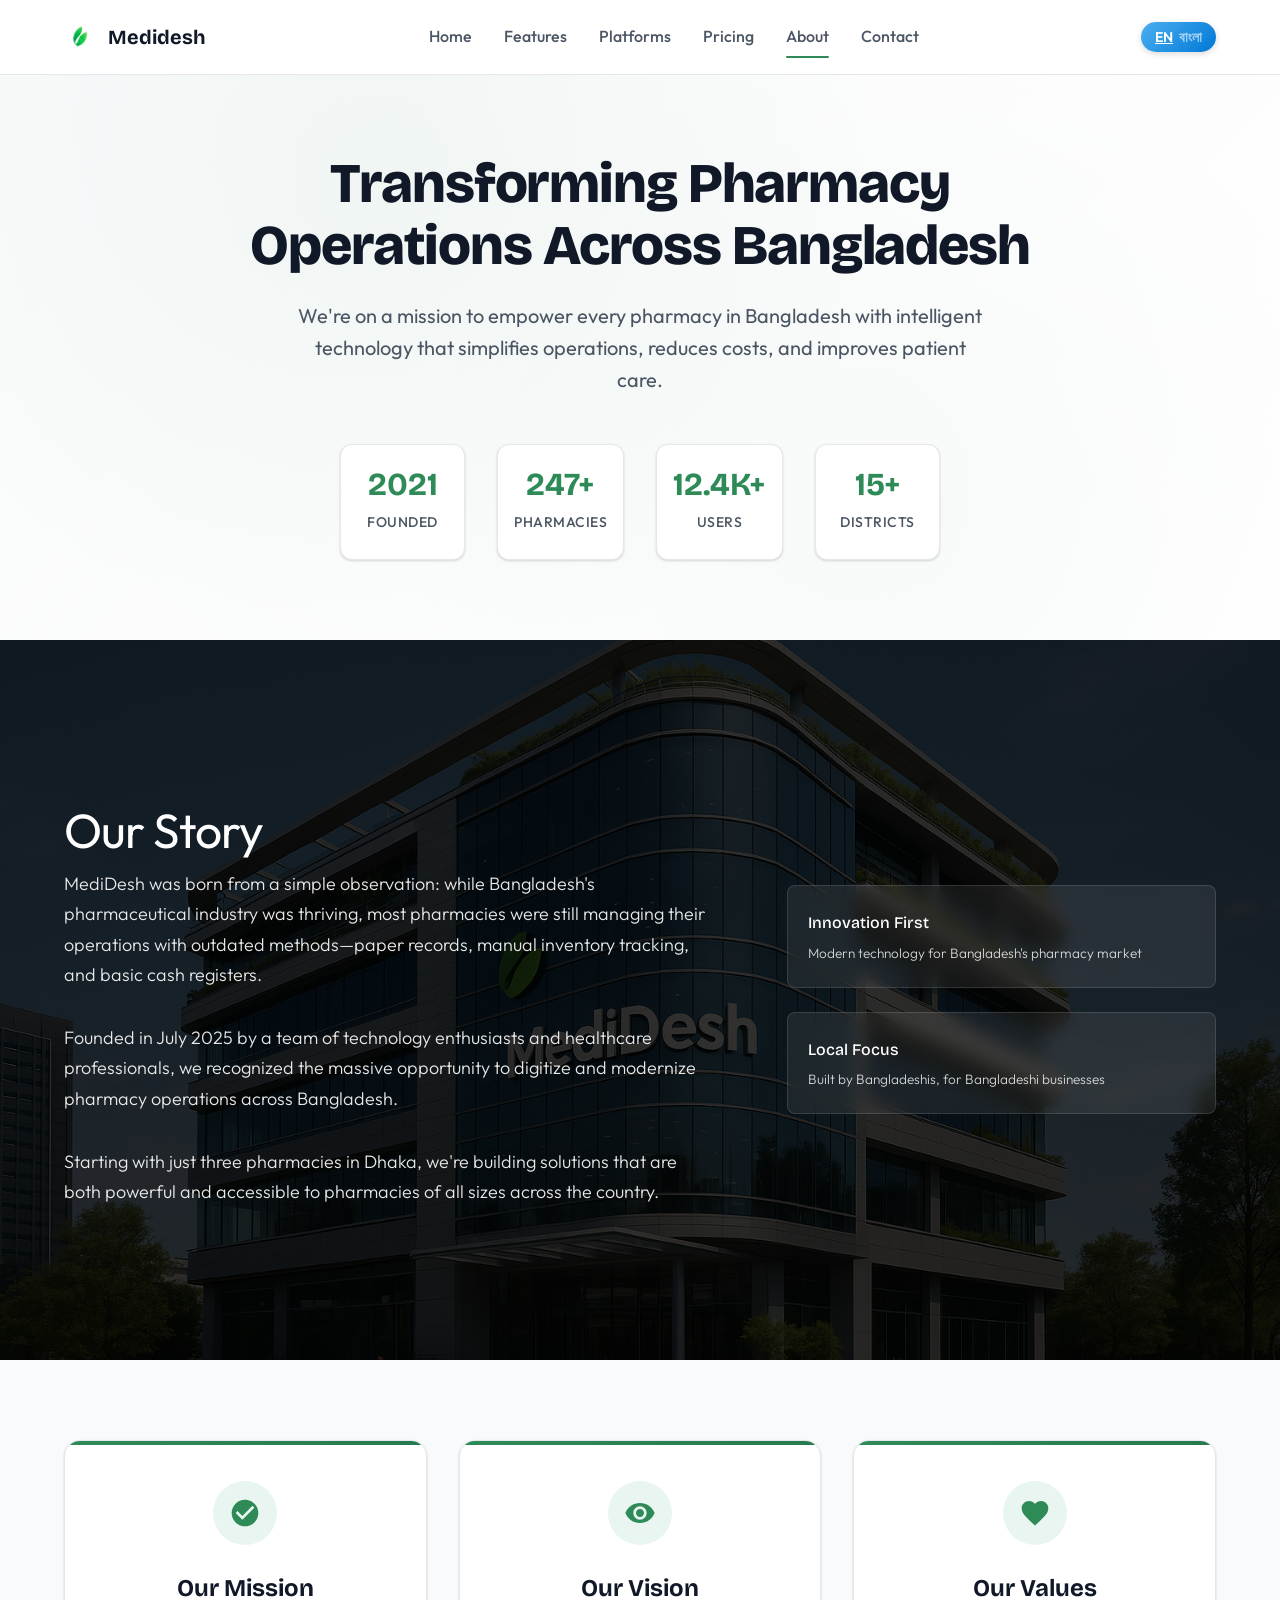
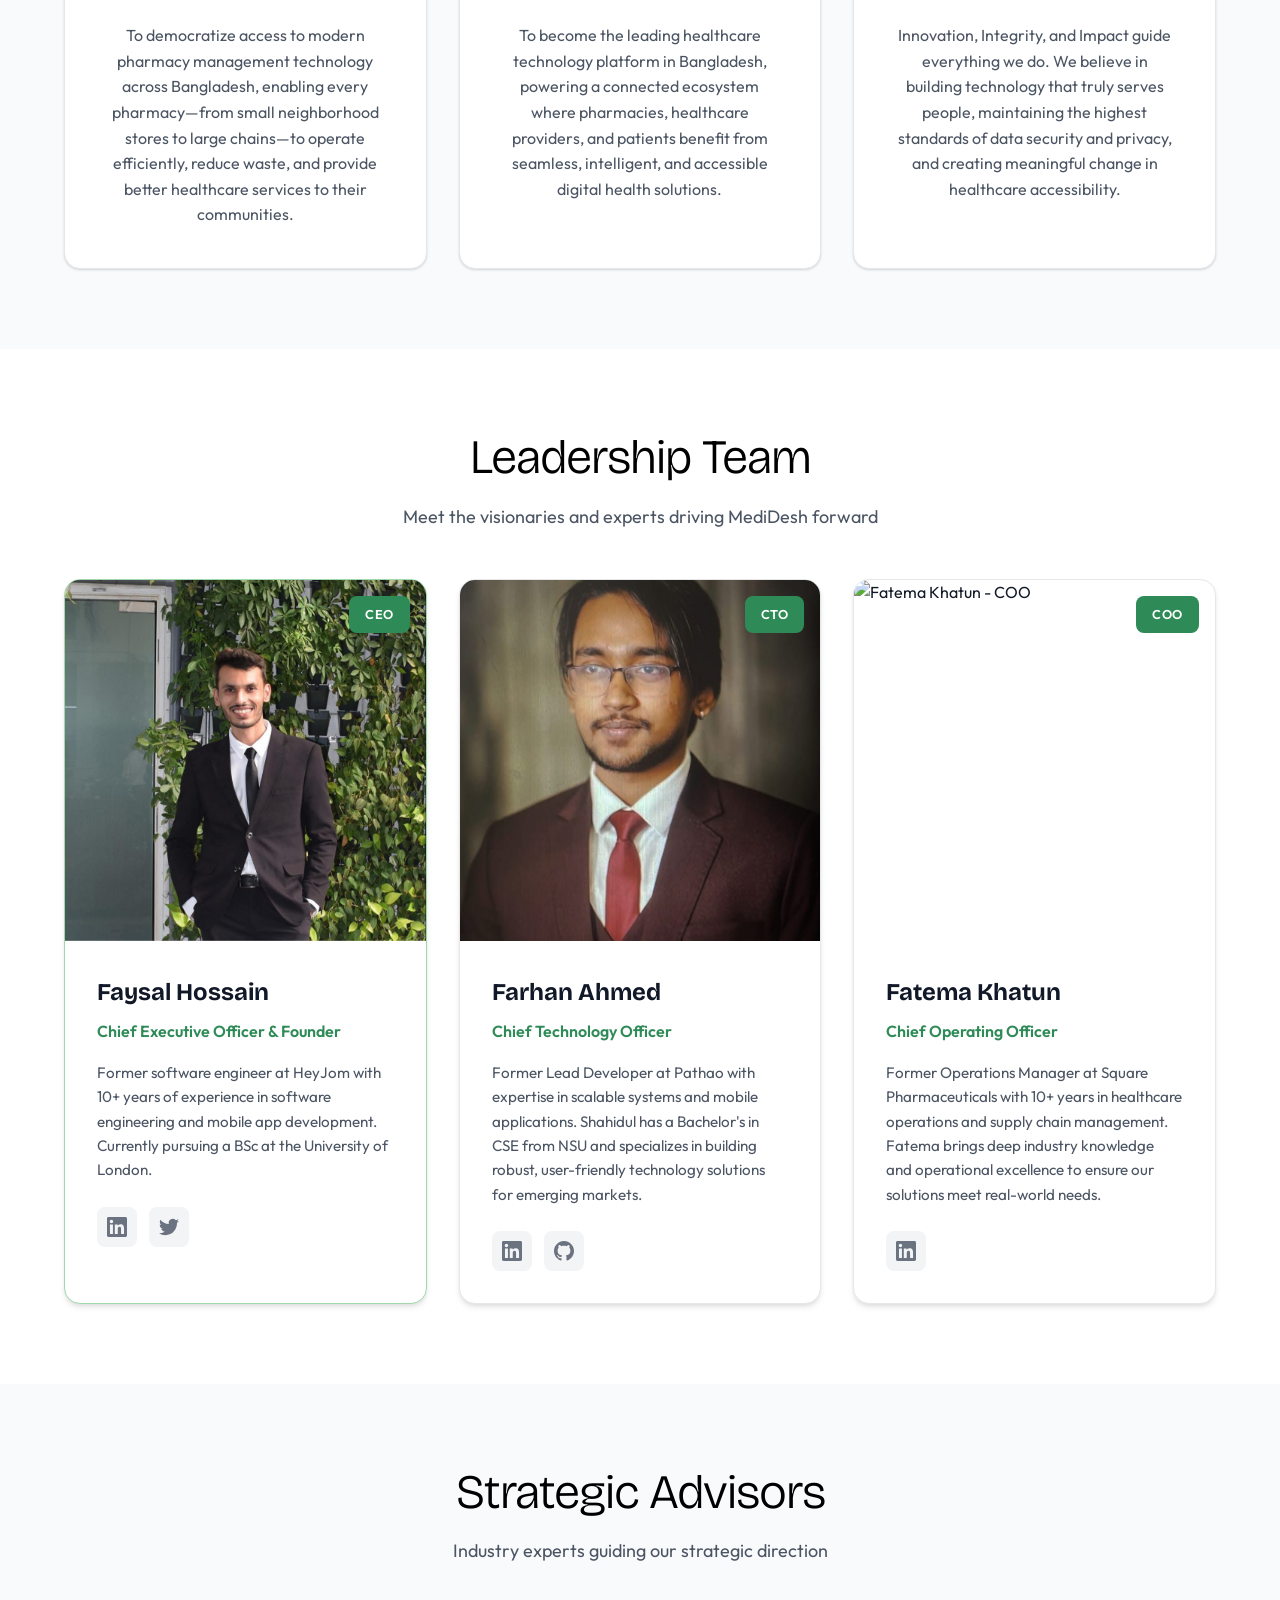
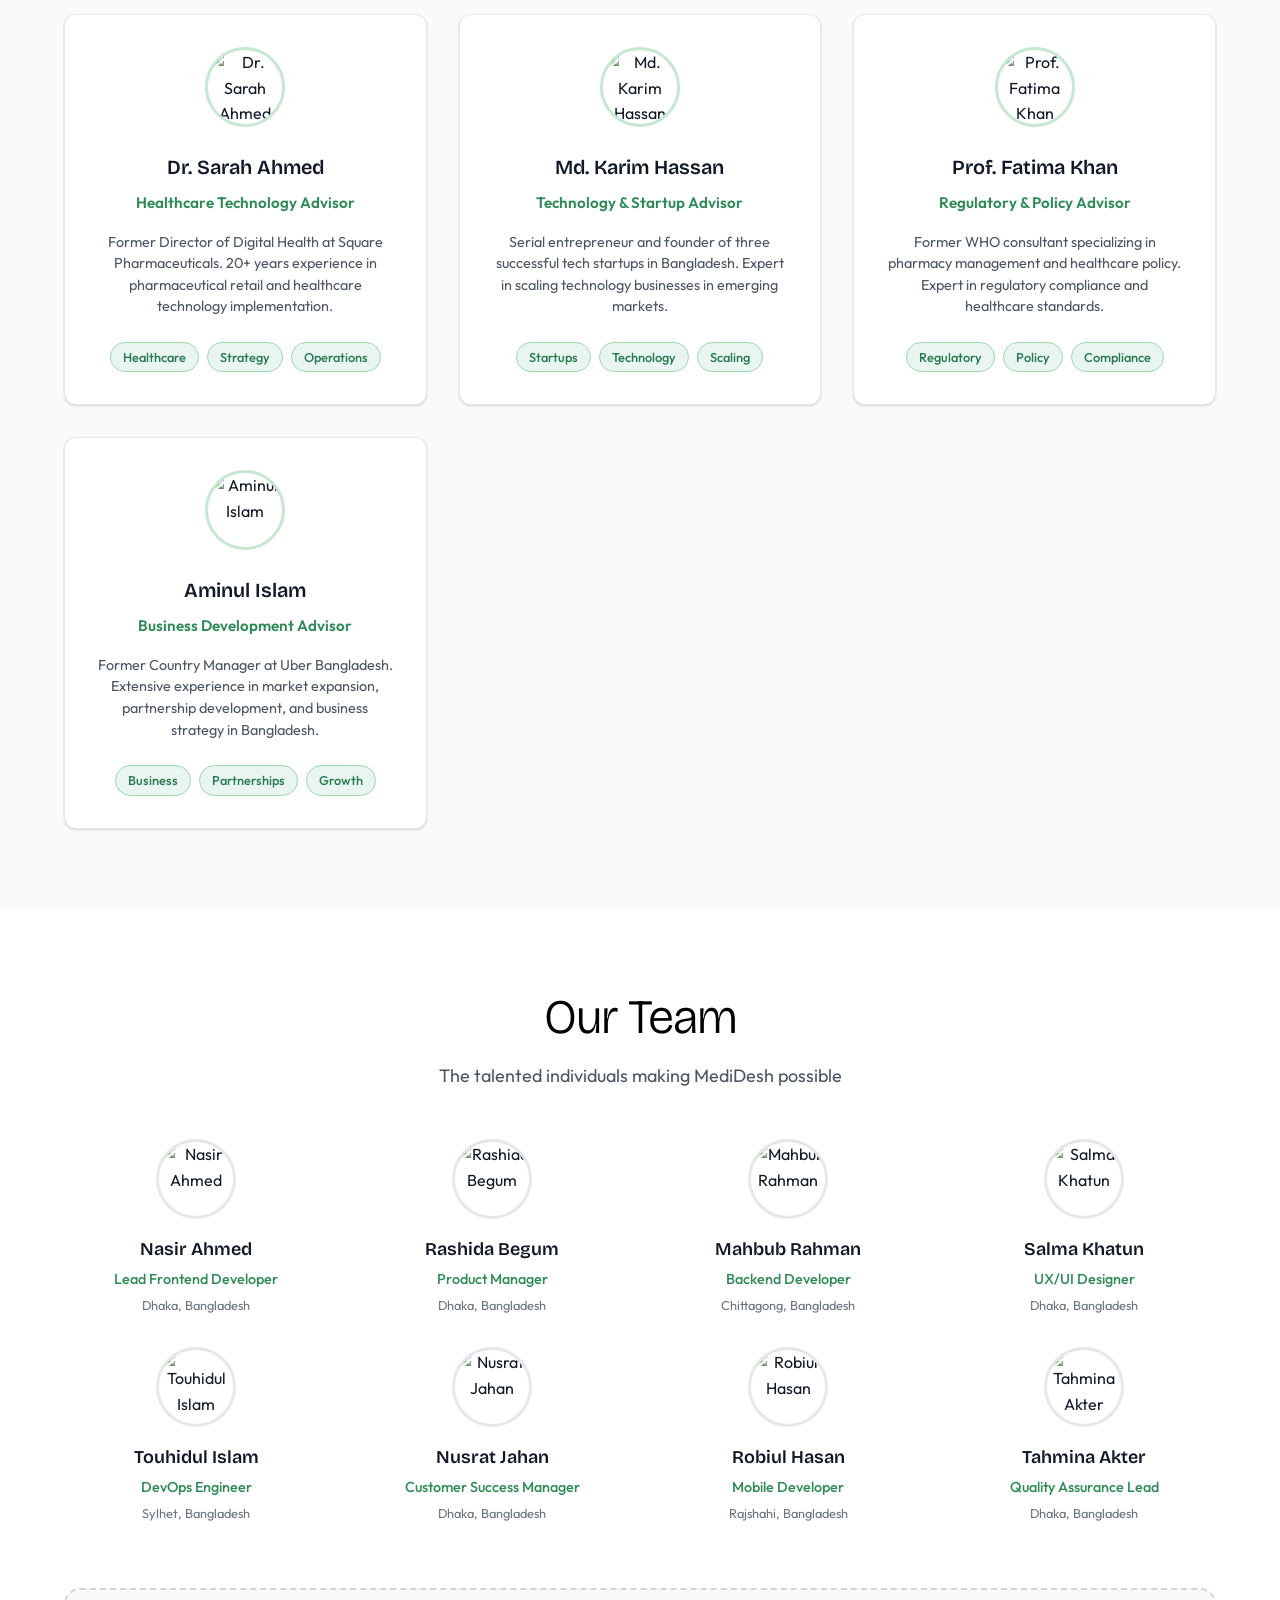
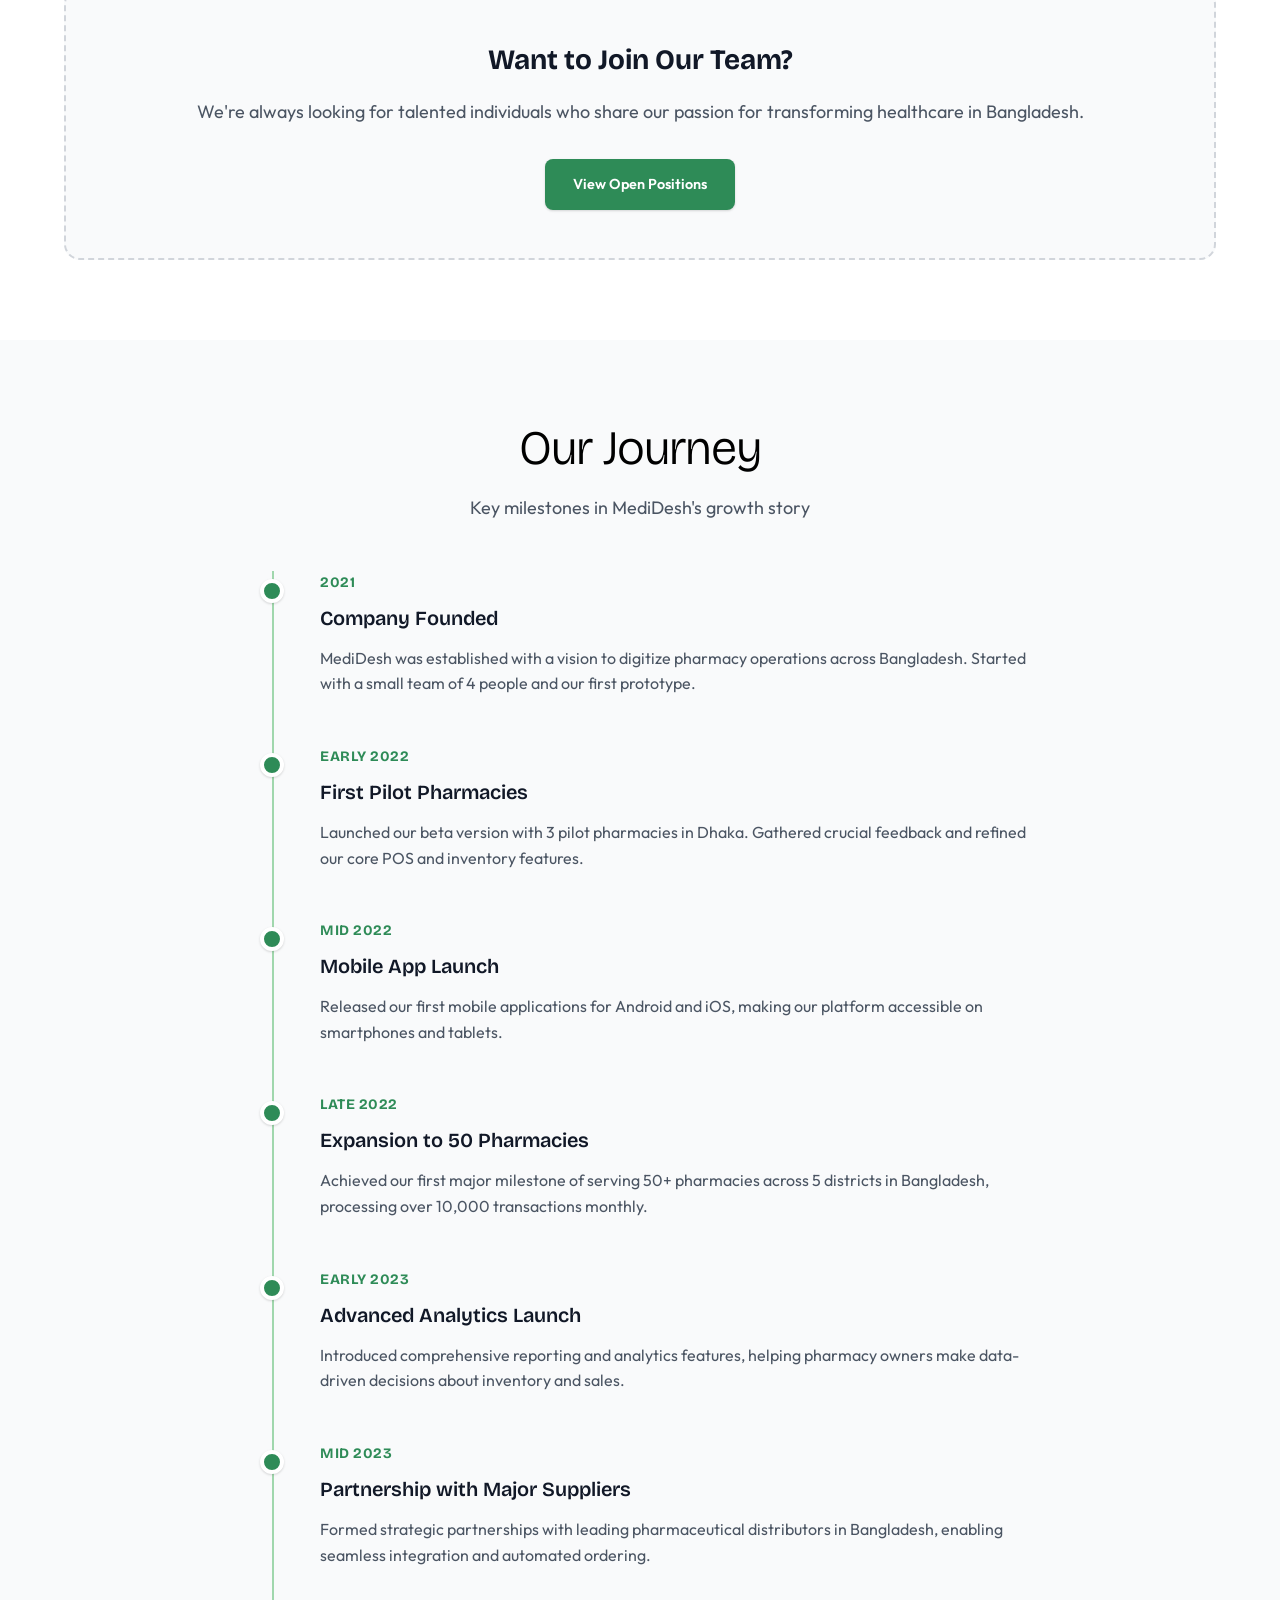
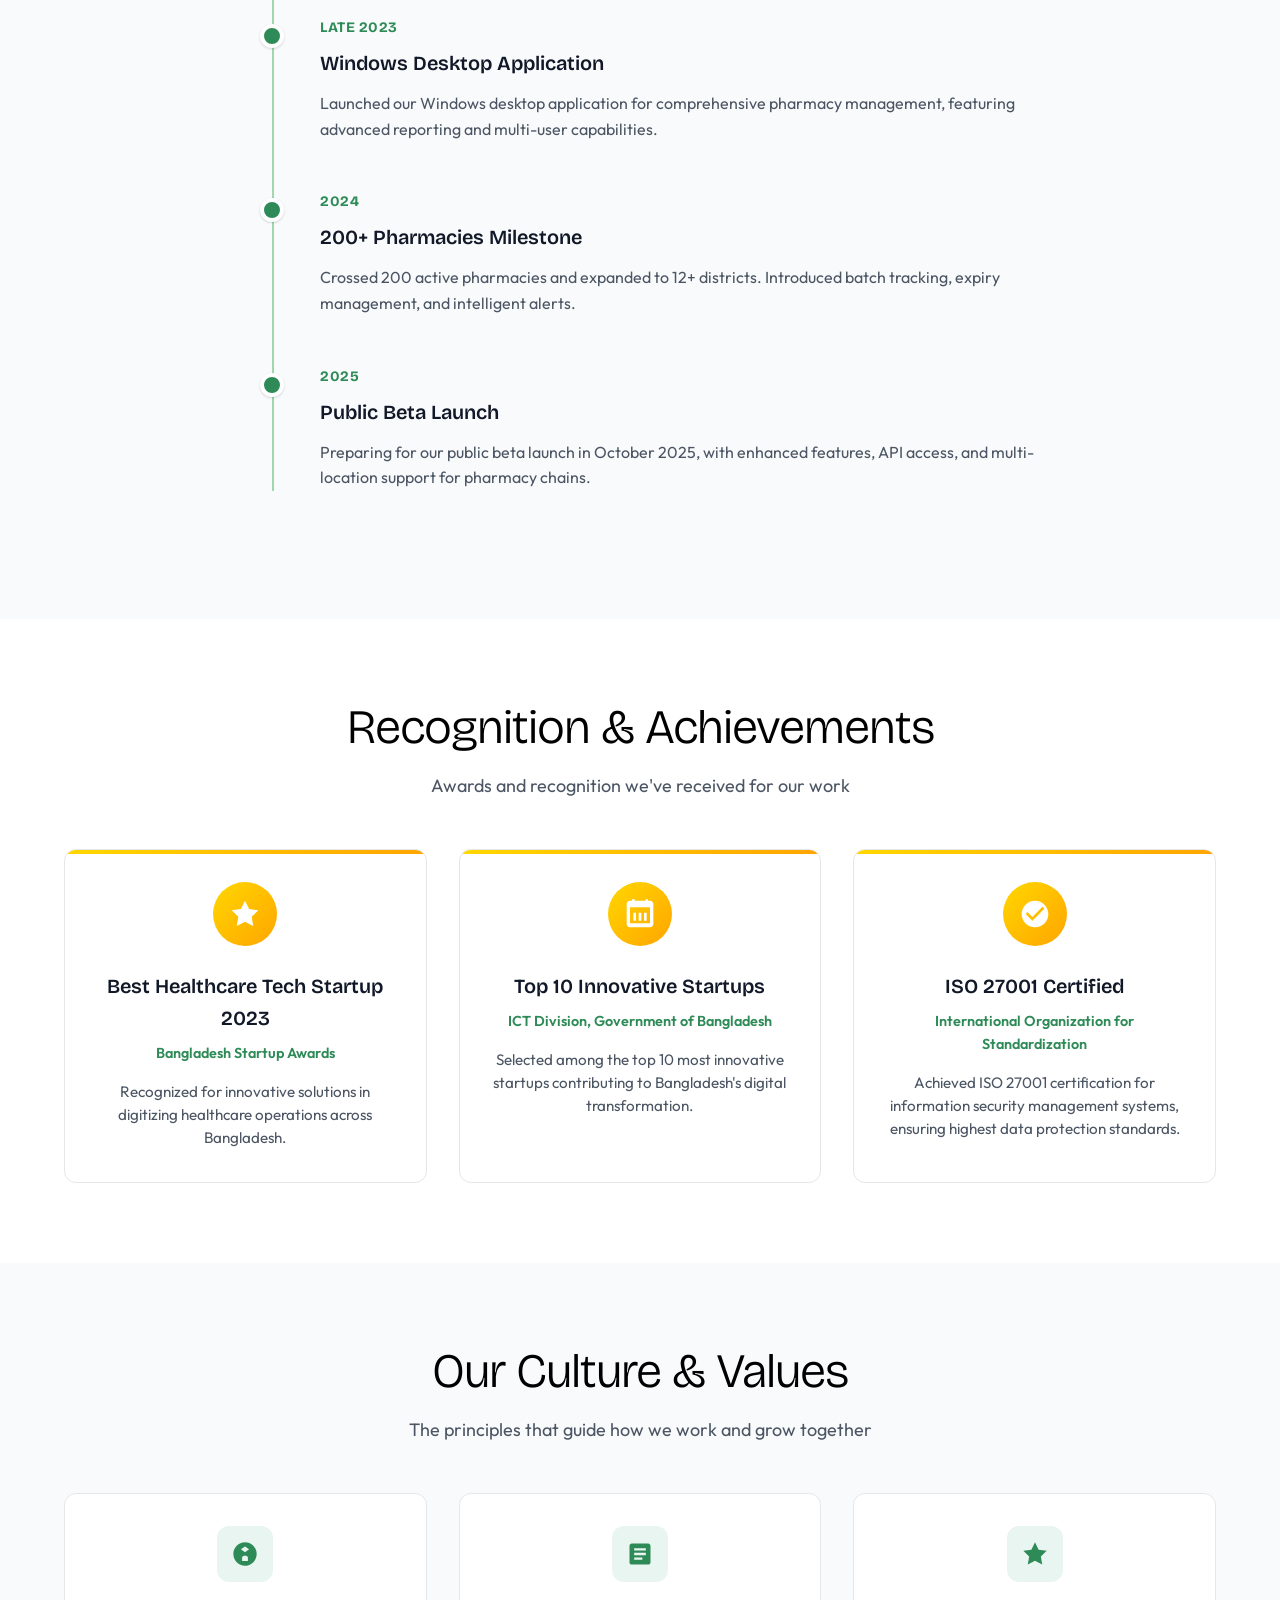
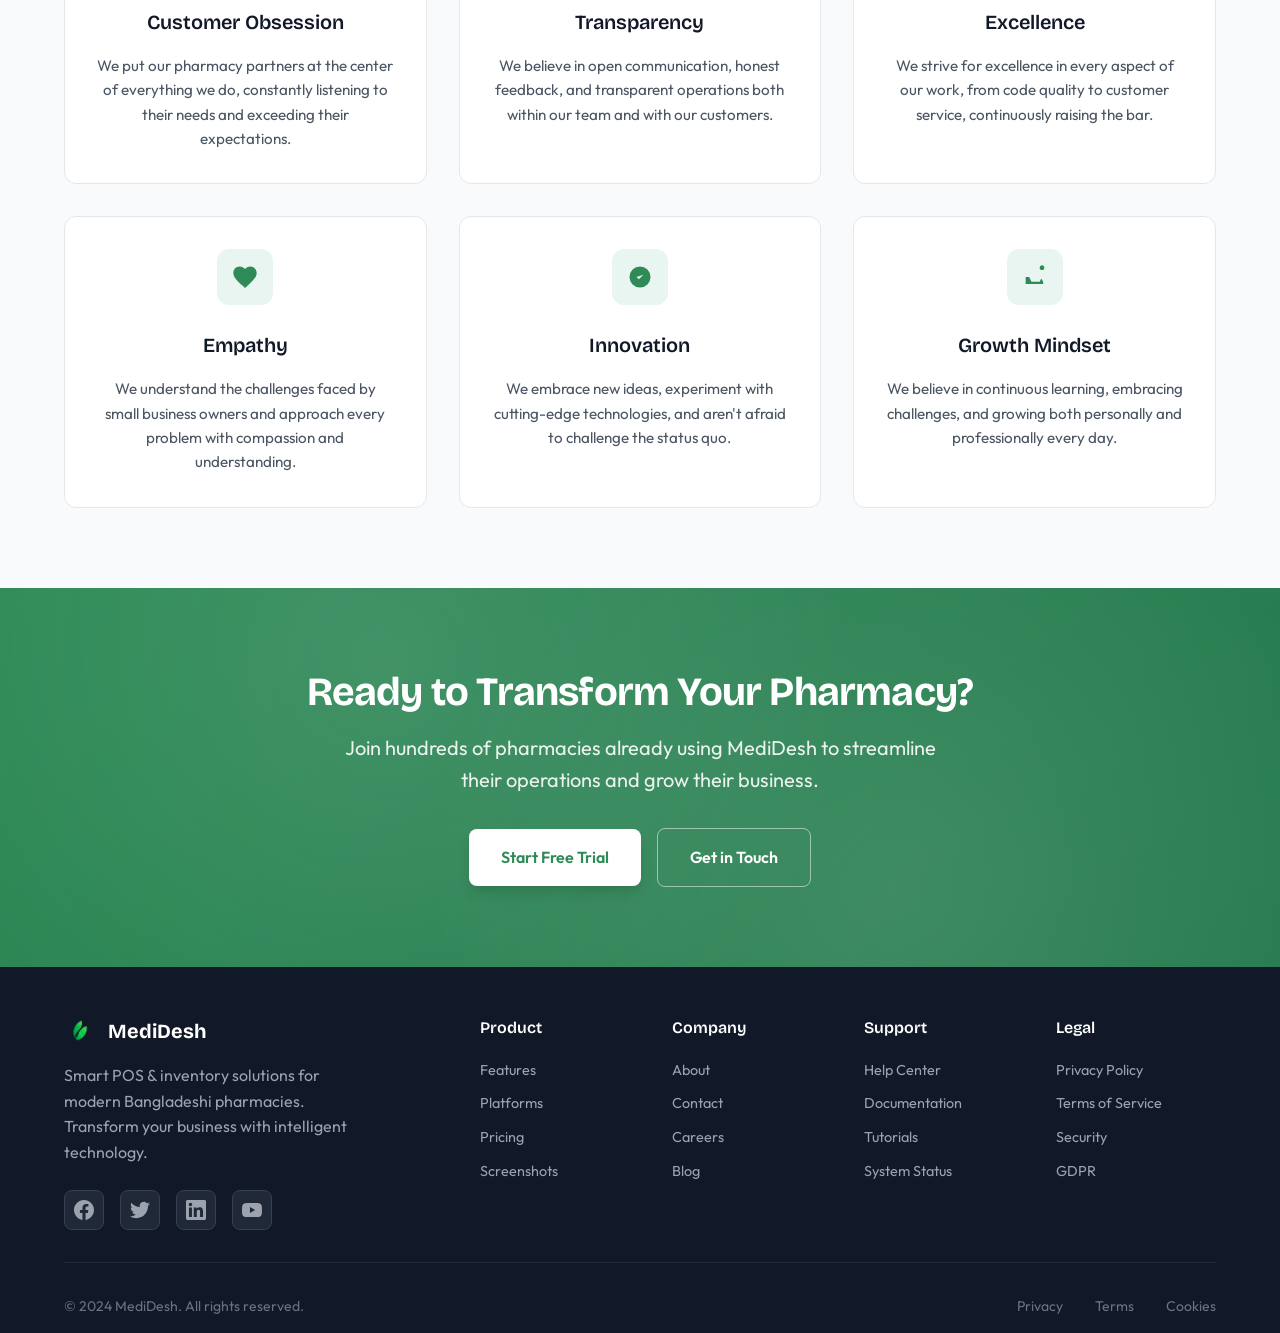
==== pages/about.html @ 8cf9cb1e "first commit" ====
<!DOCTYPE html>
<html lang="en">

<head>
    <meta charset="UTF-8">
    <meta name="viewport" content="width=device-width, initial-scale=1.0">
    <title>About MediDesh - Smart Pharmacy Solutions for Bangladesh</title>
    <meta name="description"
        content="Learn about MediDesh's mission to transform pharmacy operations in Bangladesh through intelligent technology, our team, history, and vision for the future.">
    <link rel="icon" href="../assets/favicon.png">
    <link
        href="https://fonts.googleapis.com/css2?family=Bricolage+Grotesque:opsz,wght@12..96,400;12..96,500;12..96,600;12..96,700;12..96,800&family=Inter:wght@300;400;500;600;700;800&display=swap"
        rel="stylesheet">

    <link rel="preconnect" href="https://fonts.googleapis.com">
    <link rel="preconnect" href="https://fonts.gstatic.com" crossorigin>
    <link href="https://fonts.googleapis.com/css2?family=Outfit:wght@100..900&display=swap" rel="stylesheet">

    <link rel="stylesheet" href="../css/site.css">
    <link rel="stylesheet" href="../css/about.css">
</head>

<body>
    <header class="header">
        <div class="container">
            <div class="header-inner">
                <a class="brand" href="../index.html">
                    <img src="../assets/logo1.png" alt="MediDesh logo" class="logo">
                    <span class="brand-name">Medidesh</span>
                </a>

                <nav class="nav" id="navigation">
                    <a href="../index.html" class="nav-link">Home</a>
                    <a href="../index.html#features" class="nav-link">Features</a>
                    <a href="../index.html#platforms" class="nav-link">Platforms</a>
                    <a href="../index.html#pricing" class="nav-link">Pricing</a>
                    <a href="about.html" class="nav-link active">About</a>
                    <a href="contact.html" class="nav-link">Contact</a>
                </nav>

                <div class="header-actions">

                    <button class="lang-toggle" aria-label="Toggle language" title="Switch Language">
                        <span class="lang-option active">EN</span>
                        <span class="lang-option">বাংলা</span>
                    </button>

                    <button class="menu-toggle" aria-label="Toggle menu" id="menuToggle">
                        <span></span>
                        <span></span>
                        <span></span>
                    </button>
                </div>
            </div>
        </div>
    </header>

    <main class="about-main">
        <section class="about-hero">
            <div class="container">
                <div class="about-hero-content">
                    <h1 class="about-hero-title">Transforming Pharmacy Operations Across Bangladesh</h1>
                    <p class="about-hero-subtitle">We're on a mission to empower every pharmacy in Bangladesh with
                        intelligent technology that simplifies operations, reduces costs, and improves patient care.</p>
                    <div class="about-hero-stats">
                        <div class="hero-stat">
                            <span class="hero-stat-number">2021</span>
                            <span class="hero-stat-label">Founded</span>
                        </div>
                        <div class="hero-stat">
                            <span class="hero-stat-number">247+</span>
                            <span class="hero-stat-label">Pharmacies</span>
                        </div>
                        <div class="hero-stat">
                            <span class="hero-stat-number">12.4K+</span>
                            <span class="hero-stat-label">Users</span>
                        </div>
                        <div class="hero-stat">
                            <span class="hero-stat-number">15+</span>
                            <span class="hero-stat-label">Districts</span>
                        </div>
                    </div>
                </div>
            </div>
        </section>

        <section class="company-story">
            <div class="container">
                <div class="story-grid">
                    <div class="story-content">
                        <h2 class="section-title-our-story">Our Story</h2>
                        <div class="story-text">
                            <p>MediDesh was born from a simple observation: while Bangladesh's pharmaceutical industry
                                was thriving, most pharmacies were still managing their operations with outdated
                                methods—paper records, manual inventory tracking, and basic cash registers.</p>

                            <p>Founded in July 2025 by a team of technology enthusiasts and healthcare professionals, we
                                recognized the massive opportunity to digitize and modernize pharmacy operations across
                                Bangladesh.</p>

                            <p>Starting with just three pharmacies in Dhaka, we're building solutions that are both
                                powerful and accessible to pharmacies of all sizes across the country.</p>
                        </div>
                    </div>

                    <div class="story-visual">

                        <div class="story-highlights">
                            <div class="highlight-item">
                                <div class="highlight-content">
                                    <h4>Innovation First</h4>
                                    <p>Modern technology for Bangladesh's pharmacy market</p>
                                </div>
                            </div>

                            <div class="highlight-item">
                                <div class="highlight-content">
                                    <h4>Local Focus</h4>
                                    <p>Built by Bangladeshis, for Bangladeshi businesses</p>
                                </div>
                            </div>
                        </div>
                    </div>
                </div>
            </div>
        </section>


        <section class="mission-vision">
            <div class="container">
                <div class="mission-vision-grid">
                    <div class="mission-card">
                        <div class="card-icon">
                            <svg viewBox="0 0 24 24" fill="currentColor">
                                <path
                                    d="M12 2C6.48 2 2 6.48 2 12s4.48 10 10 10 10-4.48 10-10S17.52 2 12 2zm-2 15l-5-5 1.41-1.41L10 14.17l7.59-7.59L19 8l-9 9z" />
                            </svg>
                        </div>
                        <h3 class="card-title">Our Mission</h3>
                        <p class="card-description">To democratize access to modern pharmacy management technology
                            across Bangladesh, enabling every pharmacy—from small neighborhood stores to large chains—to
                            operate efficiently, reduce waste, and provide better healthcare services to their
                            communities.</p>
                    </div>
                    <div class="vision-card">
                        <div class="card-icon">
                            <svg viewBox="0 0 24 24" fill="currentColor">
                                <path
                                    d="M12 4.5C7 4.5 2.73 7.61 1 12c1.73 4.39 6 7.5 11 7.5s9.27-3.11 11-7.5c-1.73-4.39-6-7.5-11-7.5zM12 17c-2.76 0-5-2.24-5-5s2.24-5 5-5 5 2.24 5 5-2.24 5-5 5zm0-8c-1.66 0-3 1.34-3 3s1.34 3 3 3 3-1.34 3-3-1.34-3-3-3z" />
                            </svg>
                        </div>
                        <h3 class="card-title">Our Vision</h3>
                        <p class="card-description">To become the leading healthcare technology platform in Bangladesh,
                            powering a connected ecosystem where pharmacies, healthcare providers, and patients benefit
                            from seamless, intelligent, and accessible digital health solutions.</p>
                    </div>
                    <div class="values-card">
                        <div class="card-icon">
                            <svg viewBox="0 0 24 24" fill="currentColor">
                                <path
                                    d="M12 21.35l-1.45-1.32C5.4 15.36 2 12.28 2 8.5 2 5.42 4.42 3 7.5 3c1.74 0 3.41.81 4.5 2.09C13.09 3.81 14.76 3 16.5 3 19.58 3 22 5.42 22 8.5c0 3.78-3.4 6.86-8.55 11.54L12 21.35z" />
                            </svg>
                        </div>
                        <h3 class="card-title">Our Values</h3>
                        <p class="card-description">Innovation, Integrity, and Impact guide everything we do. We believe
                            in building technology that truly serves people, maintaining the highest standards of data
                            security and privacy, and creating meaningful change in healthcare accessibility.</p>
                    </div>
                </div>
            </div>
        </section>

        <section class="leadership-team">
            <div class="container">
                <div class="section-header">
                    <h2 class="section-title">Leadership Team</h2>
                    <p class="section-subtitle">Meet the visionaries and experts driving MediDesh forward</p>
                </div>

                <div class="leadership-grid">
                    <div class="leader-card ceo-card">
                        <div class="leader-image">
                            <img src="../assets/about/faysal.JPG" alt="Faysal Hossain - CEO & Co-founder" loading="lazy">
                            <div class="leader-badge">CEO</div>
                        </div>
                        <div class="leader-info">
                            <h3 class="leader-name">Faysal Hossain</h3>
                            <p class="leader-title">Chief Executive Officer & Founder</p>
                            <p class="leader-bio">Former software engineer at HeyJom
                                with 10+ years of experience in software engineering and mobile app development.
                                Currently pursuing a BSc at the University of London.</p>

                            <div class="leader-social">
                                <a href="#" aria-label="LinkedIn">
                                    <svg viewBox="0 0 24 24" fill="currentColor">
                                        <path
                                            d="M20.447 20.452h-3.554v-5.569c0-1.328-.027-3.037-1.852-3.037-1.853 0-2.136 1.445-2.136 2.939v5.667H9.351V9h3.414v1.561h.046c.477-.9 1.637-1.85 3.37-1.85 3.601 0 4.267 2.37 4.267 5.455v6.286zM5.337 7.433c-1.144 0-2.063-.926-2.063-2.065 0-1.138.92-2.063 2.063-2.063 1.14 0 2.064.925 2.064 2.063 0 1.139-.925 2.065-2.064 2.065zm1.782 13.019H3.555V9h3.564v11.452zM22.225 0H1.771C.792 0 0 .774 0 1.729v20.542C0 23.227.792 24 1.771 24h20.451C23.2 24 24 23.227 24 22.271V1.729C24 .774 23.2 0 22.222 0h.003z" />
                                    </svg>
                                </a>
                                <a href="#" aria-label="Twitter">
                                    <svg viewBox="0 0 24 24" fill="currentColor">
                                        <path
                                            d="M23.953 4.57a10 10 0 01-2.825.775 4.958 4.958 0 002.163-2.723c-.951.555-2.005.959-3.127 1.184a4.92 4.92 0 00-8.384 4.482C7.69 8.095 4.067 6.13 1.64 3.162a4.822 4.822 0 00-.666 2.475c0 1.71.87 3.213 2.188 4.096a4.904 4.904 0 01-2.228-.616v.06a4.923 4.923 0 003.946 4.827 4.996 4.996 0 01-2.212.085 4.936 4.936 0 004.604 3.417 9.867 9.867 0 01-6.102 2.105c-.39 0-.779-.023-1.17-.067a13.995 13.995 0 007.557 2.209c9.053 0 13.998-7.496 13.998-13.985 0-.21 0-.42-.015-.63A9.935 9.935 0 0024 4.59z" />
                                    </svg>
                                </a>
                            </div>
                        </div>
                    </div>

                    <div class="leader-card">
                        <div class="leader-image">
                            <img src="../assets/about/farhan.JPG" alt="Farhan Ahmed - CTO & Co-founder" loading="lazy">
                            <div class="leader-badge">CTO</div>
                        </div>
                        <div class="leader-info">
                            <h3 class="leader-name">Farhan Ahmed </h3>
                            <p class="leader-title">Chief Technology Officer</p>
                            <p class="leader-bio">Former Lead Developer at Pathao with expertise in scalable systems and
                                mobile applications. Shahidul has a Bachelor's in CSE from NSU and specializes in
                                building robust, user-friendly technology solutions for emerging markets.</p>
                            <div class="leader-social">
                                <a href="#" aria-label="LinkedIn">
                                    <svg viewBox="0 0 24 24" fill="currentColor">
                                        <path
                                            d="M20.447 20.452h-3.554v-5.569c0-1.328-.027-3.037-1.852-3.037-1.853 0-2.136 1.445-2.136 2.939v5.667H9.351V9h3.414v1.561h.046c.477-.9 1.637-1.85 3.37-1.85 3.601 0 4.267 2.37 4.267 5.455v6.286zM5.337 7.433c-1.144 0-2.063-.926-2.063-2.065 0-1.138.92-2.063 2.063-2.063 1.14 0 2.064.925 2.064 2.063 0 1.139-.925 2.065-2.064 2.065zm1.782 13.019H3.555V9h3.564v11.452zM22.225 0H1.771C.792 0 0 .774 0 1.729v20.542C0 23.227.792 24 1.771 24h20.451C23.2 24 24 23.227 24 22.271V1.729C24 .774 23.2 0 22.222 0h.003z" />
                                    </svg>
                                </a>
                                <a href="#" aria-label="GitHub">
                                    <svg viewBox="0 0 24 24" fill="currentColor">
                                        <path
                                            d="M12 0c-6.626 0-12 5.373-12 12 0 5.302 3.438 9.8 8.207 11.387.599.111.793-.261.793-.577v-2.234c-3.338.726-4.033-1.416-4.033-1.416-.546-1.387-1.333-1.756-1.333-1.756-1.089-.745.083-.729.083-.729 1.205.084 1.839 1.237 1.839 1.237 1.07 1.834 2.807 1.304 3.492.997.107-.775.418-1.305.762-1.604-2.665-.305-5.467-1.334-5.467-5.931 0-1.311.469-2.381 1.236-3.221-.124-.303-.535-1.524.117-3.176 0 0 1.008-.322 3.301 1.23.957-.266 1.983-.399 3.003-.404 1.02.005 2.047.138 3.006.404 2.291-1.552 3.297-1.23 3.297-1.23.653 1.653.242 2.874.118 3.176.77.84 1.235 1.911 1.235 3.221 0 4.609-2.807 5.624-5.479 5.921.43.372.823 1.102.823 2.222v3.293c0 .319.192.694.801.576 4.765-1.589 8.199-6.086 8.199-11.386 0-6.627-5.373-12-12-12z" />
                                    </svg>
                                </a>
                            </div>
                        </div>
                    </div>

                    <div class="leader-card">
                        <div class="leader-image">
                            <img src="../assets/coo-avatar.jpg" alt="Fatema Khatun - COO" loading="lazy">
                            <div class="leader-badge">COO</div>
                        </div>
                        <div class="leader-info">
                            <h3 class="leader-name">Fatema Khatun</h3>
                            <p class="leader-title">Chief Operating Officer</p>
                            <p class="leader-bio">Former Operations Manager at Square Pharmaceuticals with 10+ years in
                                healthcare operations and supply chain management. Fatema brings deep industry knowledge
                                and operational excellence to ensure our solutions meet real-world needs.</p>
                            <div class="leader-social">
                                <a href="#" aria-label="LinkedIn">
                                    <svg viewBox="0 0 24 24" fill="currentColor">
                                        <path
                                            d="M20.447 20.452h-3.554v-5.569c0-1.328-.027-3.037-1.852-3.037-1.853 0-2.136 1.445-2.136 2.939v5.667H9.351V9h3.414v1.561h.046c.477-.9 1.637-1.85 3.37-1.85 3.601 0 4.267 2.37 4.267 5.455v6.286zM5.337 7.433c-1.144 0-2.063-.926-2.063-2.065 0-1.138.92-2.063 2.063-2.063 1.14 0 2.064.925 2.064 2.063 0 1.139-.925 2.065-2.064 2.065zm1.782 13.019H3.555V9h3.564v11.452zM22.225 0H1.771C.792 0 0 .774 0 1.729v20.542C0 23.227.792 24 1.771 24h20.451C23.2 24 24 23.227 24 22.271V1.729C24 .774 23.2 0 22.222 0h.003z" />
                                    </svg>
                                </a>
                            </div>
                        </div>
                    </div>
                </div>
            </div>
        </section>

        <section class="advisors-section">
            <div class="container">
                <div class="section-header">
                    <h2 class="section-title">Strategic Advisors</h2>
                    <p class="section-subtitle">Industry experts guiding our strategic direction</p>
                </div>

                <div class="advisors-grid">
                    <div class="advisor-card">
                        <div class="advisor-image">
                            <img src="../assets/advisor1.jpg" alt="Dr. Sarah Ahmed" loading="lazy">
                        </div>
                        <div class="advisor-info">
                            <h3 class="advisor-name">Dr. Sarah Ahmed</h3>
                            <p class="advisor-title">Healthcare Technology Advisor</p>
                            <p class="advisor-bio">Former Director of Digital Health at Square Pharmaceuticals. 20+
                                years experience in pharmaceutical retail and healthcare technology implementation.</p>
                            <div class="advisor-expertise">
                                <span class="expertise-tag">Healthcare</span>
                                <span class="expertise-tag">Strategy</span>
                                <span class="expertise-tag">Operations</span>
                            </div>
                        </div>
                    </div>

                    <div class="advisor-card">
                        <div class="advisor-image">
                            <img src="../assets/advisor2.jpg" alt="Md. Karim Hassan" loading="lazy">
                        </div>
                        <div class="advisor-info">
                            <h3 class="advisor-name">Md. Karim Hassan</h3>
                            <p class="advisor-title">Technology & Startup Advisor</p>
                            <p class="advisor-bio">Serial entrepreneur and founder of three successful tech startups in
                                Bangladesh. Expert in scaling technology businesses in emerging markets.</p>
                            <div class="advisor-expertise">
                                <span class="expertise-tag">Startups</span>
                                <span class="expertise-tag">Technology</span>
                                <span class="expertise-tag">Scaling</span>
                            </div>
                        </div>
                    </div>

                    <div class="advisor-card">
                        <div class="advisor-image">
                            <img src="../assets/advisor3.jpg" alt="Prof. Fatima Khan" loading="lazy">
                        </div>
                        <div class="advisor-info">
                            <h3 class="advisor-name">Prof. Fatima Khan</h3>
                            <p class="advisor-title">Regulatory & Policy Advisor</p>
                            <p class="advisor-bio">Former WHO consultant specializing in pharmacy management and
                                healthcare policy. Expert in regulatory compliance and healthcare standards.</p>
                            <div class="advisor-expertise">
                                <span class="expertise-tag">Regulatory</span>
                                <span class="expertise-tag">Policy</span>
                                <span class="expertise-tag">Compliance</span>
                            </div>
                        </div>
                    </div>

                    <div class="advisor-card">
                        <div class="advisor-image">
                            <img src="../assets/advisor4.jpg" alt="Aminul Islam" loading="lazy">
                        </div>
                        <div class="advisor-info">
                            <h3 class="advisor-name">Aminul Islam</h3>
                            <p class="advisor-title">Business Development Advisor</p>
                            <p class="advisor-bio">Former Country Manager at Uber Bangladesh. Extensive experience in
                                market expansion, partnership development, and business strategy in Bangladesh.</p>
                            <div class="advisor-expertise">
                                <span class="expertise-tag">Business</span>
                                <span class="expertise-tag">Partnerships</span>
                                <span class="expertise-tag">Growth</span>
                            </div>
                        </div>
                    </div>
                </div>
            </div>
        </section>

        <section class="team-section">
            <div class="container">
                <div class="section-header">
                    <h2 class="section-title">Our Team</h2>
                    <p class="section-subtitle">The talented individuals making MediDesh possible</p>
                </div>

                <div class="team-grid">
                    <div class="team-member">
                        <div class="member-image">
                            <img src="../assets/team1.jpg" alt="Nasir Ahmed" loading="lazy">
                        </div>
                        <div class="member-info">
                            <h4 class="member-name">Nasir Ahmed</h4>
                            <p class="member-role">Lead Frontend Developer</p>
                            <p class="member-location">Dhaka, Bangladesh</p>
                        </div>
                    </div>

                    <div class="team-member">
                        <div class="member-image">
                            <img src="../assets/team2.jpg" alt="Rashida Begum" loading="lazy">
                        </div>
                        <div class="member-info">
                            <h4 class="member-name">Rashida Begum</h4>
                            <p class="member-role">Product Manager</p>
                            <p class="member-location">Dhaka, Bangladesh</p>
                        </div>
                    </div>

                    <div class="team-member">
                        <div class="member-image">
                            <img src="../assets/team3.jpg" alt="Mahbub Rahman" loading="lazy">
                        </div>
                        <div class="member-info">
                            <h4 class="member-name">Mahbub Rahman</h4>
                            <p class="member-role">Backend Developer</p>
                            <p class="member-location">Chittagong, Bangladesh</p>
                        </div>
                    </div>

                    <div class="team-member">
                        <div class="member-image">
                            <img src="../assets/team4.jpg" alt="Salma Khatun" loading="lazy">
                        </div>
                        <div class="member-info">
                            <h4 class="member-name">Salma Khatun</h4>
                            <p class="member-role">UX/UI Designer</p>
                            <p class="member-location">Dhaka, Bangladesh</p>
                        </div>
                    </div>

                    <div class="team-member">
                        <div class="member-image">
                            <img src="../assets/team5.jpg" alt="Touhidul Islam" loading="lazy">
                        </div>
                        <div class="member-info">
                            <h4 class="member-name">Touhidul Islam</h4>
                            <p class="member-role">DevOps Engineer</p>
                            <p class="member-location">Sylhet, Bangladesh</p>
                        </div>
                    </div>

                    <div class="team-member">
                        <div class="member-image">
                            <img src="../assets/team6.jpg" alt="Nusrat Jahan" loading="lazy">
                        </div>
                        <div class="member-info">
                            <h4 class="member-name">Nusrat Jahan</h4>
                            <p class="member-role">Customer Success Manager</p>
                            <p class="member-location">Dhaka, Bangladesh</p>
                        </div>
                    </div>

                    <div class="team-member">
                        <div class="member-image">
                            <img src="../assets/team7.jpg" alt="Robiul Hasan" loading="lazy">
                        </div>
                        <div class="member-info">
                            <h4 class="member-name">Robiul Hasan</h4>
                            <p class="member-role">Mobile Developer</p>
                            <p class="member-location">Rajshahi, Bangladesh</p>
                        </div>
                    </div>

                    <div class="team-member">
                        <div class="member-image">
                            <img src="../assets/team8.jpg" alt="Tahmina Akter" loading="lazy">
                        </div>
                        <div class="member-info">
                            <h4 class="member-name">Tahmina Akter</h4>
                            <p class="member-role">Quality Assurance Lead</p>
                            <p class="member-location">Dhaka, Bangladesh</p>
                        </div>
                    </div>
                </div>

                <div class="join-team-cta">
                    <h3>Want to Join Our Team?</h3>
                    <p>We're always looking for talented individuals who share our passion for transforming healthcare
                        in Bangladesh.</p>
                    <a href="careers.html" class="btn btn-primary">View Open Positions</a>
                </div>
            </div>
        </section>

        <section class="company-timeline">
            <div class="container">
                <div class="section-header">
                    <h2 class="section-title">Our Journey</h2>
                    <p class="section-subtitle">Key milestones in MediDesh's growth story</p>
                </div>

                <div class="timeline">
                    <div class="timeline-item">
                        <div class="timeline-date">2021</div>
                        <div class="timeline-content">
                            <h4 class="timeline-title">Company Founded</h4>
                            <p class="timeline-description">MediDesh was established with a vision to digitize pharmacy
                                operations across Bangladesh. Started with a small team of 4 people and our first
                                prototype.</p>
                        </div>
                    </div>

                    <div class="timeline-item">
                        <div class="timeline-date">Early 2022</div>
                        <div class="timeline-content">
                            <h4 class="timeline-title">First Pilot Pharmacies</h4>
                            <p class="timeline-description">Launched our beta version with 3 pilot pharmacies in Dhaka.
                                Gathered crucial feedback and refined our core POS and inventory features.</p>
                        </div>
                    </div>

                    <div class="timeline-item">
                        <div class="timeline-date">Mid 2022</div>
                        <div class="timeline-content">
                            <h4 class="timeline-title">Mobile App Launch</h4>
                            <p class="timeline-description">Released our first mobile applications for Android and iOS,
                                making our platform accessible on smartphones and tablets.</p>
                        </div>
                    </div>

                    <div class="timeline-item">
                        <div class="timeline-date">Late 2022</div>
                        <div class="timeline-content">
                            <h4 class="timeline-title">Expansion to 50 Pharmacies</h4>
                            <p class="timeline-description">Achieved our first major milestone of serving 50+ pharmacies
                                across 5 districts in Bangladesh, processing over 10,000 transactions monthly.</p>
                        </div>
                    </div>

                    <div class="timeline-item">
                        <div class="timeline-date">Early 2023</div>
                        <div class="timeline-content">
                            <h4 class="timeline-title">Advanced Analytics Launch</h4>
                            <p class="timeline-description">Introduced comprehensive reporting and analytics features,
                                helping pharmacy owners make data-driven decisions about inventory and sales.</p>
                        </div>
                    </div>

                    <div class="timeline-item">
                        <div class="timeline-date">Mid 2023</div>
                        <div class="timeline-content">
                            <h4 class="timeline-title">Partnership with Major Suppliers</h4>
                            <p class="timeline-description">Formed strategic partnerships with leading pharmaceutical
                                distributors in Bangladesh, enabling seamless integration and automated ordering.</p>
                        </div>
                    </div>

                    <div class="timeline-item">
                        <div class="timeline-date">Late 2023</div>
                        <div class="timeline-content">
                            <h4 class="timeline-title">Windows Desktop Application</h4>
                            <p class="timeline-description">Launched our Windows desktop application for comprehensive
                                pharmacy management, featuring advanced reporting and multi-user capabilities.</p>
                        </div>
                    </div>

                    <div class="timeline-item">
                        <div class="timeline-date">2024</div>
                        <div class="timeline-content">
                            <h4 class="timeline-title">200+ Pharmacies Milestone</h4>
                            <p class="timeline-description">Crossed 200 active pharmacies and expanded to 12+ districts.
                                Introduced batch tracking, expiry management, and intelligent alerts.</p>
                        </div>
                    </div>

                    <div class="timeline-item">
                        <div class="timeline-date">2025</div>
                        <div class="timeline-content">
                            <h4 class="timeline-title">Public Beta Launch</h4>
                            <p class="timeline-description">Preparing for our public beta launch in October 2025, with
                                enhanced features, API access, and multi-location support for pharmacy chains.</p>
                        </div>
                    </div>
                </div>
            </div>
        </section>

        <section class="achievements-section">
            <div class="container">
                <div class="section-header">
                    <h2 class="section-title">Recognition & Achievements</h2>
                    <p class="section-subtitle">Awards and recognition we've received for our work</p>
                </div>

                <div class="achievements-grid">
                    <div class="achievement-card">
                        <div class="achievement-icon">
                            <svg viewBox="0 0 24 24" fill="currentColor">
                                <path
                                    d="M12 2l3.09 6.26L22 9.27l-5 4.87 1.18 6.88L12 17.77l-6.18 3.25L7 14.14 2 9.27l6.91-1.01L12 2z" />
                            </svg>
                        </div>
                        <h4 class="achievement-title">Best Healthcare Tech Startup 2023</h4>
                        <p class="achievement-org">Bangladesh Startup Awards</p>
                        <p class="achievement-description">Recognized for innovative solutions in digitizing healthcare
                            operations across Bangladesh.</p>
                    </div>

                    <div class="achievement-card">
                        <div class="achievement-icon">
                            <svg viewBox="0 0 24 24" fill="currentColor">
                                <path
                                    d="M9 11H7v6h2v-6zm4 0h-2v6h2v-6zm4 0h-2v6h2v-6zm2.5-9H18V1h-2v1H8V1H6v1H4.5C3.11 2 2 3.11 2 4.5v15C2 20.89 3.11 22 4.5 22h15c1.39 0 2.5-1.11 2.5-2.5v-15C22 3.11 20.89 2 19.5 2zm0 17h-15v-12h15v12z" />
                            </svg>
                        </div>
                        <h4 class="achievement-title">Top 10 Innovative Startups</h4>
                        <p class="achievement-org">ICT Division, Government of Bangladesh</p>
                        <p class="achievement-description">Selected among the top 10 most innovative startups
                            contributing to Bangladesh's digital transformation.</p>
                    </div>

                    <div class="achievement-card">
                        <div class="achievement-icon">
                            <svg viewBox="0 0 24 24" fill="currentColor">
                                <path
                                    d="M12 2C6.48 2 2 6.48 2 12s4.48 10 10 10 10-4.48 10-10S17.52 2 12 2zm-2 15l-5-5 1.41-1.41L10 14.17l7.59-7.59L19 8l-9 9z" />
                            </svg>
                        </div>
                        <h4 class="achievement-title">ISO 27001 Certified</h4>
                        <p class="achievement-org">International Organization for Standardization</p>
                        <p class="achievement-description">Achieved ISO 27001 certification for information security
                            management systems, ensuring highest data protection standards.</p>
                    </div>

                </div>
            </div>
        </section>

        <section class="culture-values">
            <div class="container">
                <div class="section-header">
                    <h2 class="section-title">Our Culture & Values</h2>
                    <p class="section-subtitle">The principles that guide how we work and grow together</p>
                </div>

                <div class="values-grid">
                    <div class="value-card">
                        <div class="value-icon">
                            <svg viewBox="0 0 24 24" fill="currentColor">
                                <path
                                    d="M12 2C6.48 2 2 6.48 2 12s4.48 10 10 10 10-4.48 10-10S17.52 2 12 2zm3.5 6L12 10.5 8.5 8 12 5.5 15.5 8zM12 13.5c1.25 0 2.5.5 2.5 1.5v3H9.5v-3c0-1 1.25-1.5 2.5-1.5z" />
                            </svg>
                        </div>
                        <h4 class="value-title">Customer Obsession</h4>
                        <p class="value-description">We put our pharmacy partners at the center of everything we do,
                            constantly listening to their needs and exceeding their expectations.</p>
                    </div>

                    <div class="value-card">
                        <div class="value-icon">
                            <svg viewBox="0 0 24 24" fill="currentColor">
                                <path
                                    d="M19 3H5c-1.1 0-2 .9-2 2v14c0 1.1.9 2 2 2h14c1.1 0 2-.9 2-2V5c0-1.1-.9-2-2-2zm-5 14H7v-2h7v2zm3-4H7v-2h10v2zm0-4H7V7h10v2z" />
                            </svg>
                        </div>
                        <h4 class="value-title">Transparency</h4>
                        <p class="value-description">We believe in open communication, honest feedback, and transparent
                            operations both within our team and with our customers.</p>
                    </div>

                    <div class="value-card">
                        <div class="value-icon">
                            <svg viewBox="0 0 24 24" fill="currentColor">
                                <path
                                    d="M12 2l3.09 6.26L22 9.27l-5 4.87 1.18 6.88L12 17.77l-6.18 3.25L7 14.14 2 9.27l6.91-1.01L12 2z" />
                            </svg>
                        </div>
                        <h4 class="value-title">Excellence</h4>
                        <p class="value-description">We strive for excellence in every aspect of our work, from code
                            quality to customer service, continuously raising the bar.</p>
                    </div>

                    <div class="value-card">
                        <div class="value-icon">
                            <svg viewBox="0 0 24 24" fill="currentColor">
                                <path
                                    d="M12 21.35l-1.45-1.32C5.4 15.36 2 12.28 2 8.5 2 5.42 4.42 3 7.5 3c1.74 0 3.41.81 4.5 2.09C13.09 3.81 14.76 3 16.5 3 19.58 3 22 5.42 22 8.5c0 3.78-3.4 6.86-8.55 11.54L12 21.35z" />
                            </svg>
                        </div>
                        <h4 class="value-title">Empathy</h4>
                        <p class="value-description">We understand the challenges faced by small business owners and
                            approach every problem with compassion and understanding.</p>
                    </div>

                    <div class="value-card">
                        <div class="value-icon">
                            <svg viewBox="0 0 24 24" fill="currentColor">
                                <path d="M9 12l2 2 4-4m6 2a9 9 0 11-18 0 9 9 0 0118 0z" />
                            </svg>
                        </div>
                        <h4 class="value-title">Innovation</h4>
                        <p class="value-description">We embrace new ideas, experiment with cutting-edge technologies,
                            and aren't afraid to challenge the status quo.</p>
                    </div>

                    <div class="value-card">
                        <div class="value-icon">
                            <svg viewBox="0 0 24 24" fill="currentColor">
                                <path
                                    d="M16 4c0-1.11.89-2 2-2s2 .89 2 2-.89 2-2 2-2-.89-2-2zM4 18v-6h3l2 4h7l1.31-2.62L19 16v2H4z" />
                            </svg>
                        </div>
                        <h4 class="value-title">Growth Mindset</h4>
                        <p class="value-description">We believe in continuous learning, embracing challenges, and
                            growing both personally and professionally every day.</p>
                    </div>
                </div>
            </div>
        </section>

        <section class="contact-cta">
            <div class="container">
                <div class="cta-content">
                    <h2 class="cta-title">Ready to Transform Your Pharmacy?</h2>
                    <p class="cta-subtitle">Join hundreds of pharmacies already using MediDesh to streamline their
                        operations and grow their business.</p>
                    <div class="cta-actions">
                        <a href="../index.html#pricing" class="btn btn-primary btn-large">Start Free Trial</a>
                        <a href="contact.html" class="btn btn-outline btn-large">Get in Touch</a>
                    </div>
                </div>
            </div>
        </section>
    </main>

    <footer class="footer">
        <div class="container">
            <div class="footer-content">
                <div class="footer-brand">
                    <a class="brand" href="../index.html">
                        <img src="../assets/logo1.png" alt="MediDesh logo" class="logo">
                        <span class="brand-name">MediDesh</span>
                    </a>
                    <p class="footer-description">Smart POS & inventory solutions for modern Bangladeshi pharmacies.
                        Transform your business with intelligent technology.</p>
                    <div class="footer-social">
                        <a href="#" class="social-link" aria-label="Facebook">
                            <svg viewBox="0 0 24 24" fill="currentColor">
                                <path
                                    d="M24 12.073c0-6.627-5.373-12-12-12s-12 5.373-12 12c0 5.99 4.388 10.954 10.125 11.854v-8.385H7.078v-3.47h3.047V9.43c0-3.007 1.792-4.669 4.533-4.669 1.312 0 2.686.235 2.686.235v2.953H15.83c-1.491 0-1.956.925-1.956 1.874v2.25h3.328l-.532 3.47h-2.796v8.385C19.612 23.027 24 18.062 24 12.073z" />
                            </svg>
                        </a>
                        <a href="#" class="social-link" aria-label="Twitter">
                            <svg viewBox="0 0 24 24" fill="currentColor">
                                <path
                                    d="M23.953 4.57a10 10 0 01-2.825.775 4.958 4.958 0 002.163-2.723c-.951.555-2.005.959-3.127 1.184a4.92 4.92 0 00-8.384 4.482C7.69 8.095 4.067 6.13 1.64 3.162a4.822 4.822 0 00-.666 2.475c0 1.71.87 3.213 2.188 4.096a4.904 4.904 0 01-2.228-.616v.06a4.923 4.923 0 003.946 4.827 4.996 4.996 0 01-2.212.085 4.936 4.936 0 004.604 3.417 9.867 9.867 0 01-6.102 2.105c-.39 0-.779-.023-1.17-.067a13.995 13.995 0 007.557 2.209c9.053 0 13.998-7.496 13.998-13.985 0-.21 0-.42-.015-.63A9.935 9.935 0 0024 4.59z" />
                            </svg>
                        </a>
                        <a href="#" class="social-link" aria-label="LinkedIn">
                            <svg viewBox="0 0 24 24" fill="currentColor">
                                <path
                                    d="M20.447 20.452h-3.554v-5.569c0-1.328-.027-3.037-1.852-3.037-1.853 0-2.136 1.445-2.136 2.939v5.667H9.351V9h3.414v1.561h.046c.477-.9 1.637-1.85 3.37-1.85 3.601 0 4.267 2.37 4.267 5.455v6.286zM5.337 7.433c-1.144 0-2.063-.926-2.063-2.065 0-1.138.92-2.063 2.063-2.063 1.14 0 2.064.925 2.064 2.063 0 1.139-.925 2.065-2.064 2.065zm1.782 13.019H3.555V9h3.564v11.452zM22.225 0H1.771C.792 0 0 .774 0 1.729v20.542C0 23.227.792 24 1.771 24h20.451C23.2 24 24 23.227 24 22.271V1.729C24 .774 23.2 0 22.222 0h.003z" />
                            </svg>
                        </a>
                        <a href="#" class="social-link" aria-label="YouTube">
                            <svg viewBox="0 0 24 24" fill="currentColor">
                                <path
                                    d="M23.498 6.186a3.016 3.016 0 0 0-2.122-2.136C19.505 3.545 12 3.545 12 3.545s-7.505 0-9.377.505A3.017 3.017 0 0 0 .502 6.186C0 8.07 0 12 0 12s0 3.93.502 5.814a3.016 3.016 0 0 0 2.122 2.136c1.871.505 9.376.505 9.376.505s7.505 0 9.377-.505a3.015 3.015 0 0 0 2.122-2.136C24 15.93 24 12 24 12s0-3.93-.502-5.814zM9.545 15.568V8.432L15.818 12l-6.273 3.568z" />
                            </svg>
                        </a>
                    </div>
                </div>

                <div class="footer-links">
                    <div class="footer-column">
                        <h4 class="footer-title">Product</h4>
                        <ul class="footer-list">
                            <li><a href="../index.html#features">Features</a></li>
                            <li><a href="../index.html#platforms">Platforms</a></li>
                            <li><a href="../index.html#pricing">Pricing</a></li>
                            <li><a href="../index.html#showcase">Screenshots</a></li>
                        </ul>
                    </div>
                    <div class="footer-column">
                        <h4 class="footer-title">Company</h4>
                        <ul class="footer-list">
                            <li><a href="about.html">About</a></li>
                            <li><a href="contact.html">Contact</a></li>
                            <li><a href="careers.html">Careers</a></li>
                            <li><a href="blog.html">Blog</a></li>
                        </ul>
                    </div>
                    <div class="footer-column">
                        <h4 class="footer-title">Support</h4>
                        <ul class="footer-list">
                            <li><a href="help.html">Help Center</a></li>
                            <li><a href="documentation.html">Documentation</a></li>
                            <li><a href="tutorials.html">Tutorials</a></li>
                            <li><a href="status.html">System Status</a></li>
                        </ul>
                    </div>
                    <div class="footer-column">
                        <h4 class="footer-title">Legal</h4>
                        <ul class="footer-list">
                            <li><a href="privacy.html">Privacy Policy</a></li>
                            <li><a href="terms.html">Terms of Service</a></li>
                            <li><a href="security.html">Security</a></li>
                            <li><a href="gdpr.html">GDPR</a></li>
                        </ul>
                    </div>
                </div>
            </div>

            <div class="footer-bottom">
                <div class="footer-bottom-content">
                    <p class="footer-copyright">© 2024 MediDesh. All rights reserved.</p>
                    <div class="footer-bottom-links">
                        <a href="privacy.html">Privacy</a>
                        <a href="terms.html">Terms</a>
                        <a href="cookies.html">Cookies</a>
                    </div>
                </div>
            </div>
        </div>
    </footer>

    <script src="../js/main.js"></script>
</body>

</html>
---- css/site.css ----
:root {
  --primary-50: #e8f5f0;
  --primary-100: #c6e7d0;
  --primary-200: #a0d7ad;
  --primary-300: #7ac88a;
  --primary-400: #5eb970;
  --primary-500: #2e8b57;
  --primary-600: #277a4f;
  --primary-700: #1e6843;
  --primary-800: #165637;
  --primary-900: #0b3a1f;

  --gray-50: #f9fafb;
  --gray-100: #f3f4f6;
  --gray-200: #e5e7eb;
  --gray-300: #d1d5db;
  --gray-400: #9ca3af;
  --gray-500: #6b7280;
  --gray-600: #4b5563;
  --gray-700: #374151;
  --gray-800: #1f2937;
  --gray-900: #111827;

  --white: #ffffff;
  --black: #000000;

  --success: #10b981;
  --warning: #f59e0b;
  --error: #ef4444;
  --info: #3b82f6;

  --shadow-sm: 0 1px 2px 0 rgba(0, 0, 0, 0.05);
  --shadow: 0 1px 3px 0 rgba(0, 0, 0, 0.1), 0 1px 2px 0 rgba(0, 0, 0, 0.06);
  --shadow-md: 0 4px 6px -1px rgba(0, 0, 0, 0.1),
    0 2px 4px -1px rgba(0, 0, 0, 0.06);
  --shadow-lg: 0 10px 15px -3px rgba(0, 0, 0, 0.1),
    0 4px 6px -2px rgba(0, 0, 0, 0.05);
  --shadow-xl: 0 20px 25px -5px rgba(0, 0, 0, 0.1),
    0 10px 10px -5px rgba(0, 0, 0, 0.04);

  --border-radius: 8px;
  --border-radius-lg: 12px;
  --border-radius-xl: 16px;

  --transition: all 0.2s ease-in-out;
  --transition-slow: all 0.3s ease-in-out;

  --font-primary: "Bricolage Grotesque", -apple-system, BlinkMacSystemFont,
    sans-serif;
  --font-secondary: "Outfit", -apple-system, BlinkMacSystemFont, sans-serif;
}

* {
  margin: 0;
  padding: 0;
  box-sizing: border-box;
}

*::before,
*::after {
  box-sizing: border-box;
}

html {
  scroll-behavior: smooth;
  font-size: 16px;
  line-height: 1.6;
}

body {
  font-family: var(--font-secondary);
  color: var(--gray-900);
  line-height: 1.6;
  background-color: var(--white);
  overflow-x: hidden;
  font-weight: 400;
  -webkit-font-smoothing: antialiased;
  -moz-osx-font-smoothing: grayscale;
}

.container {
  max-width: 1200px;
  margin: 0 auto;
  padding: 0 1.25rem;
}

img {
  max-width: 100%;
  height: auto;
  display: block;
}

a {
  text-decoration: none;
  color: inherit;
  transition: var(--transition);
}

ul {
  list-style: none;
}

button {
  font-family: inherit;
  cursor: pointer;
  border: none;
  background: none;
}

input,
textarea,
select {
  font-family: inherit;
}

.btn {
  display: inline-flex;
  align-items: center;
  justify-content: center;
  gap: 0.5rem;
  padding: 0.875rem 1.75rem;
  border: none;
  border-radius: var(--border-radius);
  font-family: var(--font-secondary);
  font-size: 0.9rem;
  font-weight: 600;
  text-decoration: none;
  cursor: pointer;
  transition: var(--transition);
  white-space: nowrap;
  position: relative;
  overflow: hidden;
}

.btn::before {
  content: "";
  position: absolute;
  top: 0;
  left: -100%;
  width: 100%;
  height: 100%;
  background: linear-gradient(
    90deg,
    transparent,
    rgba(255, 255, 255, 0.2),
    transparent
  );
  transition: left 0.6s ease;
}

.btn:hover::before {
  left: 100%;
}

.btn svg {
  width: 1rem;
  height: 1rem;
  flex-shrink: 0;
}

.btn-primary {
  background-color: var(--primary-500);
  color: var(--white);
  box-shadow: var(--shadow);
}

.btn-primary:hover {
  background-color: var(--primary-600);
  transform: translateY(-1px);
  box-shadow: var(--shadow-lg);
}

.btn-primary:active {
  transform: translateY(0);
  box-shadow: var(--shadow);
}

.btn-secondary {
  background-color: var(--white);
  color: var(--primary-500);
  border: 1px solid var(--primary-500);
}

.btn-secondary:hover {
  background-color: var(--primary-500);
  color: var(--white);
  transform: translateY(-1px);
}

.btn-outline {
  background-color: transparent;
  color: var(--gray-700);
  border: 1px solid var(--gray-300);
}

.btn-outline:hover {
  background-color: var(--gray-100);
  border-color: var(--gray-400);
  transform: translateY(-1px);
}

.btn-large {
  padding: 1rem 2rem;
  font-size: 1rem;
}

.btn-full {
  width: 100%;
}

.btn:disabled {
  opacity: 0.6;
  cursor: not-allowed;
  transform: none !important;
}

.section-header {
  text-align: center;
  margin-bottom: 3rem;
}

.section-title {
  font-family: var(--font-primary);
  font-size: 2.5rem;
  font-weight: 700;
  color: var(--gray-900);
  margin-bottom: 1rem;
  line-height: 1.2;
  letter-spacing: -0.02em;
}

.section-subtitle {
  font-size: 1.125rem;
  color: var(--gray-600);
  max-width: 600px;
  margin: 0 auto;
  line-height: 1.6;
}

.header {
  position: fixed;
  top: 0;
  left: 0;
  right: 0;
  z-index: 1000;
  background-color: rgba(255, 255, 255, 0.95);
  backdrop-filter: blur(10px);
  border-bottom: 1px solid var(--gray-200);
  transition: var(--transition);
}

.header.scrolled {
  background-color: rgba(255, 255, 255, 0.98);
  box-shadow: var(--shadow);
}

.header-inner {
  display: flex;
  align-items: center;
  justify-content: space-between;
  padding: 1rem 0;
}

.brand {
  display: flex;
  align-items: center;
  gap: 0.75rem;
  font-weight: 700;
  font-size: 1.25rem;
  color: var(--gray-900);
  text-decoration: none;
}

.brand-name {
  font-family: var(--font-primary);
}

.logo {
  width: 32px;
  height: 32px;
  object-fit: contain;
}

.nav {
  display: flex;
  align-items: center;
  gap: 2rem;
}

.nav-link {
  color: var(--gray-600);
  font-weight: 500;
  transition: var(--transition);
  position: relative;
  padding: 0.5rem 0;
}

.nav-link:hover {
  color: var(--primary-500);
}

.nav-link::after {
  content: "";
  position: absolute;
  bottom: 0;
  left: 0;
  right: 0;
  height: 2px;
  background-color: var(--primary-500);
  transform: scaleX(0);
  transition: var(--transition);
  border-radius: 2px;
}

.nav-link:hover::after,
.nav-link.active::after {
  transform: scaleX(1);
}

.header-actions {
  display: flex;
  align-items: center;
  gap: 1rem;
}

.theme-toggle,
.menu-toggle {
  background: none;
  border: none;
  padding: 0.5rem;
  border-radius: var(--border-radius);
  cursor: pointer;
  color: var(--gray-600);
  transition: var(--transition);
}

.theme-toggle:hover,
.menu-toggle:hover {
  background-color: var(--gray-100);
  color: var(--gray-900);
}

.theme-toggle svg {
  width: 1.25rem;
  height: 1.25rem;
}

.menu-toggle {
  display: none;
  flex-direction: column;
  gap: 3px;
  padding: 0.5rem;
}

.menu-toggle span {
  width: 20px;
  height: 2px;
  background-color: currentColor;
  transition: var(--transition);
  border-radius: 1px;
}

.menu-toggle.active span:nth-child(1) {
  transform: rotate(45deg) translate(5px, 5px);
}

.menu-toggle.active span:nth-child(2) {
  opacity: 0;
}

.menu-toggle.active span:nth-child(3) {
  transform: rotate(-45deg) translate(7px, -6px);
}

.announcement-bar {
  background: linear-gradient(135deg, var(--primary-500), var(--primary-600));
  color: var(--white);
  padding: 0.5rem 0;
  margin-top: 73px;
  position: relative;
  overflow: hidden;
  animation: slideDown 0.5s ease-out;
}

@keyframes slideDown {
  from {
    transform: translateY(-100%);
    opacity: 0;
  }
  to {
    transform: translateY(0);
    opacity: 1;
  }
}

.announcement-bar::before {
  content: "";
  position: absolute;
  top: 0;
  left: -100%;
  width: 100%;
  height: 100%;
  background: linear-gradient(
    90deg,
    transparent,
    rgba(255, 255, 255, 0.1),
    transparent
  );
  animation: shimmer 3s infinite;
}

@keyframes shimmer {
  0% {
    left: -100%;
  }
  100% {
    left: 100%;
  }
}

.announcement-content {
  display: flex;
  align-items: center;
  justify-content: center;
  gap: 1rem;
  position: relative;
}

.announcement-text {
  font-size: 0.875rem;
  font-weight: 600;
}

.announcement-close {
  background: none;
  border: none;
  color: var(--white);
  font-size: 1.25rem;
  cursor: pointer;
  padding: 0.25rem;
  border-radius: 50%;
  transition: var(--transition);
  line-height: 1;
}

.announcement-close:hover {
  background-color: rgba(255, 255, 255, 0.1);
}

.hero {
  padding: 5rem 0;
  background: linear-gradient(135deg, var(--gray-50) 0%, var(--white) 100%);
  position: relative;
  overflow: hidden;
}

.hero::before {
  content: "";
  position: absolute;
  top: 0;
  left: 0;
  right: 0;
  bottom: 0;
  background: radial-gradient(
      circle at 30% 20%,
      rgba(46, 139, 87, 0.05) 0%,
      transparent 50%
    ),
    radial-gradient(
      circle at 70% 80%,
      rgba(46, 139, 87, 0.03) 0%,
      transparent 50%
    );
  pointer-events: none;
}

.hero-content {
  text-align: center;
  position: relative;
  z-index: 1;
}

.hero-title {
  font-family: var(--font-primary);
  font-size: 3.5rem;
  font-weight: 800;
  color: var(--gray-900);
  line-height: 1.1;
  margin-bottom: 1.5rem;
  letter-spacing: -0.02em;
  animation: fadeInUp 0.8s ease-out;
}

@keyframes fadeInUp {
  from {
    opacity: 0;
    transform: translateY(30px);
  }
  to {
    opacity: 1;
    transform: translateY(0);
  }
}

.hero-subtitle {
  font-size: 1.25rem;
  color: var(--gray-600);
  margin-bottom: 2.5rem;
  max-width: 700px;
  margin-left: auto;
  margin-right: auto;
  animation: fadeInUp 0.8s ease-out 0.2s both;
}

.hero-actions {
  display: flex;
  align-items: center;
  justify-content: center;
  gap: 1rem;
  margin-bottom: 2.5rem;
  flex-wrap: wrap;
  animation: fadeInUp 0.8s ease-out 0.4s both;
}

.platform-badges {
  display: flex;
  align-items: center;
  justify-content: center;
  gap: 0.75rem;
  flex-wrap: wrap;
  animation: fadeInUp 0.8s ease-out 0.6s both;
}

.platform-badge {
  display: flex;
  align-items: center;
  gap: 0.5rem;
  padding: 0.375rem 0.875rem;
  background-color: var(--gray-100);
  border-radius: 20px;
  font-size: 0.8rem;
  font-weight: 500;
  color: var(--gray-700);
  transition: var(--transition);
  border: 1px solid var(--gray-200);
}

.platform-badge:hover {
  background-color: var(--primary-50);
  color: var(--primary-600);
  border-color: var(--primary-200);
  transform: translateY(-1px);
}

.platform-badge svg {
  width: 0.875rem;
  height: 0.875rem;
}

.stats-section {
  padding: 3rem 0;
  background-color: var(--gray-50);
}

.stats-grid {
  display: grid;
  grid-template-columns: repeat(4, 1fr);
  gap: 1.5rem;
}

.stat-card {
  background-color: var(--white);
  padding: 1.5rem;
  border-radius: var(--border-radius-lg);
  text-align: center;
  box-shadow: var(--shadow);
  transition: var(--transition);
  border: 1px solid var(--gray-200);
  position: relative;
  overflow: hidden;
}

.stat-card::before {
  content: "";
  position: absolute;
  top: 0;
  left: 0;
  right: 0;
  height: 3px;
  background: linear-gradient(135deg, var(--primary-500), var(--primary-600));
}

.stat-card:hover {
  transform: translateY(-2px);
  box-shadow: var(--shadow-lg);
}

.stat-number {
  font-family: var(--font-primary);
  font-size: 2rem;
  font-weight: 700;
  color: var(--primary-500);
  line-height: 1;
  margin-bottom: 0.5rem;
  letter-spacing: -0.02em;
}

.stat-label {
  font-size: 0.875rem;
  color: var(--gray-600);
  font-weight: 500;
}

.features-section {
  padding: 5rem 0;
  background-color: var(--white);
}

.features-grid {
  display: grid;
  grid-template-columns: repeat(auto-fit, minmax(350px, 1fr));
  gap: 2rem;
}

.feature-card {
  background-color: var(--white);
  padding: 2rem;
  border-radius: var(--border-radius-lg);
  border: 1px solid var(--gray-200);
  transition: var(--transition-slow);
  position: relative;
  overflow: hidden;
}

.feature-card::before {
  content: "";
  position: absolute;
  top: 0;
  left: 0;
  width: 100%;
  height: 100%;
  background: linear-gradient(135deg, var(--primary-50), transparent);
  opacity: 0;
  transition: var(--transition-slow);
}

.feature-card:hover {
  border-color: var(--primary-200);
  box-shadow: var(--shadow-lg);
  transform: translateY(-4px);
}

.feature-card:hover::before {
  opacity: 1;
}

.feature-icon {
  width: 3rem;
  height: 3rem;
  background-color: var(--primary-50);
  border-radius: var(--border-radius);
  display: flex;
  align-items: center;
  justify-content: center;
  margin-bottom: 1.5rem;
  position: relative;
  z-index: 1;
  transition: var(--transition);
}

.feature-card:hover .feature-icon {
  background-color: var(--primary-100);
  transform: scale(1.1);
}

.feature-icon svg {
  width: 1.5rem;
  height: 1.5rem;
  color: var(--primary-500);
}

.feature-title {
  font-family: var(--font-primary);
  font-size: 1.25rem;
  font-weight: 600;
  color: var(--gray-900);
  margin-bottom: 0.75rem;
  position: relative;
  z-index: 1;
}

.feature-description {
  color: var(--gray-600);
  line-height: 1.6;
  position: relative;
  z-index: 1;
}

.platforms-section {
  padding: 5rem 0;
  background-color: var(--gray-50);
}

.platforms-grid {
  display: grid;
  grid-template-columns: repeat(auto-fit, minmax(300px, 1fr));
  gap: 2rem;
}

.platform-card {
  background-color: var(--white);
  padding: 2rem;
  border-radius: var(--border-radius-lg);
  border: 1px solid var(--gray-200);
  transition: var(--transition-slow);
  position: relative;
  overflow: hidden;
}

.platform-card::before {
  content: "";
  position: absolute;
  top: 0;
  left: 0;
  width: 100%;
  height: 100%;
  background: linear-gradient(135deg, var(--primary-50), transparent);
  opacity: 0;
  transition: var(--transition-slow);
}

.platform-card:hover {
  border-color: var(--primary-200);
  box-shadow: var(--shadow-xl);
  transform: translateY(-8px);
}

.platform-card:hover::before {
  opacity: 1;
}

.platform-icon {
  width: 4rem;
  height: 4rem;
  background-color: var(--primary-50);
  border-radius: var(--border-radius-lg);
  display: flex;
  align-items: center;
  justify-content: center;
  margin-bottom: 1.5rem;
  position: relative;
  z-index: 1;
  transition: var(--transition);
}

.platform-card:hover .platform-icon {
  background-color: var(--primary-100);
  transform: scale(1.1);
}

.platform-icon svg {
  width: 2rem;
  height: 2rem;
  color: var(--primary-500);
}

.platform-title {
  font-family: var(--font-primary);
  font-size: 1.5rem;
  font-weight: 600;
  color: var(--gray-900);
  margin-bottom: 0.75rem;
  position: relative;
  z-index: 1;
}

.platform-description {
  color: var(--gray-600);
  margin-bottom: 1.5rem;
  line-height: 1.6;
  position: relative;
  z-index: 1;
}

.platform-features {
  list-style: none;
  padding: 0;
  position: relative;
  z-index: 1;
}

.platform-features li {
  display: flex;
  align-items: center;
  gap: 0.75rem;
  color: var(--gray-600);
  font-size: 0.9rem;
  margin-bottom: 0.5rem;
  transition: var(--transition);
}

.platform-features li::before {
  content: "✓";
  color: var(--primary-500);
  font-weight: 600;
  flex-shrink: 0;
  width: 1rem;
  height: 1rem;
  display: flex;
  align-items: center;
  justify-content: center;
  background-color: var(--primary-50);
  border-radius: 50%;
  font-size: 0.7rem;
}

.showcase-section {
  padding: 5rem 0;
  background-color: var(--white);
}

.showcase-grid {
  display: grid;
  grid-template-columns: repeat(auto-fit, minmax(350px, 1fr));
  gap: 2rem;
}

.showcase-card {
  background-color: var(--white);
  border-radius: var(--border-radius-xl);
  overflow: hidden;
  box-shadow: var(--shadow-md);
  transition: var(--transition-slow);
  border: 1px solid var(--gray-200);
}

.showcase-card:hover {
  transform: translateY(-8px);
  box-shadow: var(--shadow-xl);
  border-color: var(--primary-200);
}

.showcase-image {
  position: relative;
  overflow: hidden;
  aspect-ratio: 16/10;
  background-color: var(--gray-100);
}

.showcase-image img {
  width: 100%;
  height: 100%;
  object-fit: cover;
  transition: var(--transition-slow);
}

.showcase-card:hover .showcase-image img {
  transform: scale(1.05);
}

.showcase-content {
  padding: 1.5rem;
}

.showcase-title {
  font-family: var(--font-primary);
  font-size: 1.25rem;
  font-weight: 600;
  color: var(--gray-900);
  margin-bottom: 0.75rem;
}

.showcase-description {
  color: var(--gray-600);
  line-height: 1.6;
}
.partners-section {
  padding: 4rem 0;
  background-color: var(--gray-50);
}

.partners-grid {
  display: grid;
  grid-template-columns: repeat(auto-fit, minmax(180px, 1fr));
  gap: 2rem;
  align-items: center;
}

.partner-logo {
  display: flex;
  align-items: center;
  justify-content: center;
  height: 120px;
  border-radius: var(--border-radius);
  border: 1px solid var(--gray-200);
  transition: var(--transition);
}

.partner-logo img {
  max-height: 80px;
  max-width: 160px;
  width: auto;
  height: auto;
  transition: var(--transition);
}

.partner-logo:hover {
  transform: translateY(-2px);
  box-shadow: var(--shadow);
  border-color: var(--primary-200);
}

/* Brand-colored backgrounds */
.partner-logo.square {
  background-color: #009688; /* Square Pharma teal */
}
.partner-logo.beximco {
  background-color: #aaaaaa; /* Beximco blue */
}
.partner-logo.renata {
  background-color: #1a73e8; /* Renata blue */
}
.partner-logo.aci {
  background-color: #ffffff; /* ACI green */
}
.partner-logo.healthcare {
  background-color: #2d262e; /* Healthcare purple */
}
.partner-logo.lazz {
  background-color: #ffffff; /* Lazz Pharma red */
}

.testimonials-section {
  padding: 5rem 0;
  background-color: var(--white);
}

.testimonials-grid {
  display: grid;
  grid-template-columns: repeat(auto-fit, minmax(350px, 1fr));
  gap: 2rem;
}

.testimonial-card {
  background-color: var(--gray-50);
  padding: 2rem;
  border-radius: var(--border-radius-lg);
  border: 1px solid var(--gray-200);
  transition: var(--transition-slow);
  position: relative;
}

.testimonial-card::before {
  content: "";
  position: absolute;
  top: -1px;
  left: 50%;
  transform: translateX(-50%);
  width: 60px;
  height: 3px;
  background: linear-gradient(135deg, var(--primary-500), var(--primary-600));
  border-radius: 0 0 3px 3px;
}

.testimonial-card:hover {
  border-color: var(--primary-200);
  box-shadow: var(--shadow-lg);
  transform: translateY(-4px);
}

.testimonial-content {
  margin-bottom: 1.5rem;
}

.testimonial-content p {
  font-style: italic;
  color: var(--gray-700);
  font-size: 1.125rem;
  line-height: 1.6;
  position: relative;
  padding: 0 1rem;
}

.testimonial-content p::before,
.testimonial-content p::after {
  content: '"';
  font-size: 1.5rem;
  color: var(--primary-500);
  font-weight: 600;
  position: absolute;
  font-style: normal;
}

.testimonial-content p::before {
  left: -0.25rem;
  top: -0.25rem;
}

.testimonial-content p::after {
  right: -0.25rem;
  bottom: -0.5rem;
}

.testimonial-author {
  display: flex;
  align-items: center;
  gap: 1rem;
}

.author-avatar {
  width: 3rem;
  height: 3rem;
  border-radius: 50%;
  overflow: hidden;
  flex-shrink: 0;
  border: 2px solid var(--white);
  box-shadow: var(--shadow);
}

.author-avatar img {
  width: 100%;
  height: 100%;
  object-fit: cover;
}

.author-name {
  font-family: var(--font-primary);
  font-size: 1rem;
  font-weight: 600;
  color: var(--gray-900);
  margin-bottom: 0.25rem;
}

.author-title {
  font-size: 0.875rem;
  color: var(--gray-600);
}

.pricing-section {
  padding: 5rem 0;
  background: linear-gradient(135deg, var(--gray-50) 0%, var(--white) 100%);
  position: relative;
}

.pricing-section::before {
  content: "";
  position: absolute;
  top: 0;
  left: 0;
  right: 0;
  bottom: 0;
  background: radial-gradient(
    circle at 50% 50%,
    rgba(46, 139, 87, 0.03) 0%,
    transparent 70%
  );
  pointer-events: none;
}

.pricing-grid {
  display: grid;
  grid-template-columns: repeat(auto-fit, minmax(300px, 1fr));
  gap: 2rem;
  max-width: 1000px;
  margin: 0 auto;
  position: relative;
  z-index: 1;
}

.pricing-card {
  background-color: var(--white);
  border-radius: var(--border-radius-xl);
  overflow: hidden;
  box-shadow: var(--shadow);
  transition: var(--transition-slow);
  position: relative;
  border: 1px solid var(--gray-200);
}

.pricing-card:hover {
  transform: translateY(-4px);
  box-shadow: var(--shadow-xl);
}

.pricing-featured {
  border-color: var(--primary-500);
  box-shadow: var(--shadow-lg);
  transform: scale(1.05);
  position: relative;
}

.pricing-featured::before {
  content: "";
  position: absolute;
  top: 0;
  left: 0;
  right: 0;
  bottom: 0;
  background: linear-gradient(135deg, rgba(46, 139, 87, 0.05), transparent);
  pointer-events: none;
}

.pricing-badge {
  position: absolute;
  top: -1px;
  left: 50%;
  transform: translateX(-50%);
  background: linear-gradient(135deg, var(--primary-500), var(--primary-600));
  color: var(--white);
  padding: 0.5rem 1.5rem;
  border-radius: 0 0 var(--border-radius) var(--border-radius);
  font-size: 0.8rem;
  font-weight: 600;
  text-transform: uppercase;
  letter-spacing: 0.05em;
  box-shadow: var(--shadow);
  text-align: center;
}

.pricing-header {
  padding: 2rem;
  text-align: center;
  border-bottom: 1px solid var(--gray-200);
  position: relative;
  z-index: 1;
}

.pricing-title {
  font-family: var(--font-primary);
  font-size: 1.5rem;
  font-weight: 600;
  margin-top: 30px;
  color: var(--gray-900);
  margin-bottom: 0.5rem;
}

.pricing-subtitle {
  color: var(--gray-600);
  margin-bottom: 1.5rem;
  font-size: 0.9rem;
}

.pricing-price {
  margin-bottom: 1rem;
}

.price-amount {
  font-family: var(--font-primary);
  font-size: 2.5rem;
  font-weight: 700;
  color: var(--gray-900);
  letter-spacing: -0.02em;
}

.price-period {
  color: var(--gray-600);
  font-size: 1rem;
  margin-left: 0.25rem;
}

.pricing-features {
  padding: 2rem;
  position: relative;
  z-index: 1;
}

.pricing-features ul {
  list-style: none;
  padding: 0;
}

.pricing-features li {
  display: flex;
  align-items: center;
  gap: 0.75rem;
  padding: 0.5rem 0;
  color: var(--gray-700);
  transition: var(--transition);
}

.pricing-features li::before {
  content: "✓";
  color: var(--primary-500);
  font-weight: 600;
  flex-shrink: 0;
  width: 1.25rem;
  height: 1.25rem;
  background-color: var(--primary-50);
  border-radius: 50%;
  display: flex;
  align-items: center;
  justify-content: center;
  font-size: 0.75rem;
}

.pricing-action {
  padding: 0 2rem 2rem;
  position: relative;
  z-index: 1;
}

.contact-section {
  padding: 5rem 0;
  background-color: var(--white);
}

.contact-grid {
  display: grid;
  grid-template-columns: 1fr 1fr;
  gap: 4rem;
  align-items: start;
}

.contact-info {
  position: relative;
}

.contact-items {
  margin-top: 2rem;
}

.contact-item {
  display: flex;
  align-items: flex-start;
  gap: 1rem;
  margin-bottom: 2rem;
  transition: var(--transition);
  padding: 0.5rem;
  border-radius: var(--border-radius);
}

.contact-item:hover {
  background-color: var(--gray-50);
}

.contact-icon {
  width: 3rem;
  height: 3rem;
  background-color: var(--primary-50);
  border-radius: var(--border-radius);
  display: flex;
  align-items: center;
  justify-content: center;
  flex-shrink: 0;
  transition: var(--transition);
}

.contact-item:hover .contact-icon {
  background-color: var(--primary-100);
  transform: scale(1.1);
}

.contact-icon svg {
  width: 1.25rem;
  height: 1.25rem;
  color: var(--primary-500);
}

.contact-content h4 {
  font-family: var(--font-primary);
  font-size: 1.125rem;
  font-weight: 600;
  color: var(--gray-900);
  margin-bottom: 0.25rem;
}

.contact-content p {
  color: var(--gray-600);
  font-size: 0.95rem;
}

.contact-form {
  position: relative;
}

.form {
  background-color: var(--gray-50);
  padding: 2rem;
  border-radius: var(--border-radius-lg);
  border: 1px solid var(--gray-200);
  box-shadow: var(--shadow);
}

.form-group {
  margin-bottom: 1.5rem;
}

.form-group:last-of-type {
  margin-bottom: 2rem;
}

.form-group label {
  display: block;
  font-weight: 600;
  color: var(--gray-700);
  margin-bottom: 0.5rem;
  font-size: 0.9rem;
}

.form-group input,
.form-group textarea {
  width: 100%;
  padding: 0.875rem;
  border: 1px solid var(--gray-300);
  border-radius: var(--border-radius);
  font-family: var(--font-secondary);
  font-size: 0.9rem;
  transition: var(--transition);
  background-color: var(--white);
  color: var(--gray-900);
}

.form-group input::placeholder,
.form-group textarea::placeholder {
  color: var(--gray-400);
}

.form-group input:focus,
.form-group textarea:focus {
  outline: none;
  border-color: var(--primary-500);
  box-shadow: 0 0 0 3px rgba(46, 139, 87, 0.1);
}

.form-group textarea {
  resize: vertical;
  min-height: 100px;
}

.cta-section {
  padding: 5rem 0;
  background: linear-gradient(135deg, var(--primary-500), var(--primary-600));
  color: var(--white);
  text-align: center;
  position: relative;
  overflow: hidden;
}

.cta-section::before {
  content: "";
  position: absolute;
  top: 0;
  left: 0;
  right: 0;
  bottom: 0;
  background: url('data:image/svg+xml,<svg xmlns="http://www.w3.org/2000/svg" viewBox="0 0 100 100"><defs><pattern id="grain" width="100" height="100" patternUnits="userSpaceOnUse"><circle cx="25" cy="25" r="1" fill="rgba(255,255,255,0.1)"/><circle cx="75" cy="75" r="1" fill="rgba(255,255,255,0.1)"/></pattern></defs><rect width="100" height="100" fill="url(%23grain)"/></svg>');
  opacity: 0.1;
  pointer-events: none;
}

.cta-content {
  position: relative;
  z-index: 1;
}

.cta-title {
  font-family: var(--font-primary);
  font-size: 2.5rem;
  font-weight: 700;
  margin-bottom: 1rem;
  line-height: 1.2;
  letter-spacing: -0.02em;
}

.cta-subtitle {
  font-size: 1.25rem;
  opacity: 0.9;
  margin-bottom: 2rem;
  max-width: 600px;
  margin-left: auto;
  margin-right: auto;
  line-height: 1.6;
}

.cta-actions {
  display: flex;
  align-items: center;
  justify-content: center;
  gap: 1rem;
  flex-wrap: wrap;
}

.cta-actions .btn-primary {
  background-color: var(--white);
  color: var(--primary-500);
  box-shadow: var(--shadow-lg);
}

.cta-actions .btn-primary:hover {
  background-color: var(--gray-100);
  transform: translateY(-2px);
  box-shadow: var(--shadow-xl);
}

.cta-actions .btn-outline {
  border-color: rgba(255, 255, 255, 0.5);
  color: var(--white);
}

.cta-actions .btn-outline:hover {
  background-color: rgba(255, 255, 255, 0.1);
  border-color: var(--white);
  transform: translateY(-2px);
}

.footer {
  background-color: var(--gray-900);
  color: var(--gray-300);
  padding: 3rem 0 1rem;
}

.footer-content {
  display: grid;
  grid-template-columns: 1fr 2fr;
  gap: 3rem;
  margin-bottom: 2rem;
}

.footer-brand {
  position: relative;
}

.footer-brand .brand {
  color: var(--white);
  margin-bottom: 1rem;
}

.footer-description {
  color: var(--gray-400);
  margin-bottom: 1.5rem;
  line-height: 1.6;
  max-width: 300px;
}

.footer-social {
  display: flex;
  gap: 1rem;
}

.social-link {
  width: 2.5rem;
  height: 2.5rem;
  background-color: var(--gray-800);
  border-radius: var(--border-radius);
  display: flex;
  align-items: center;
  justify-content: center;
  color: var(--gray-400);
  transition: var(--transition);
  border: 1px solid var(--gray-700);
}

.social-link:hover {
  background-color: var(--primary-500);
  color: var(--white);
  border-color: var(--primary-500);
  transform: translateY(-2px);
}

.social-link svg {
  width: 1.25rem;
  height: 1.25rem;
}

.footer-links {
  display: grid;
  grid-template-columns: repeat(4, 1fr);
  gap: 2rem;
}

.footer-column {
  min-width: 0;
}

.footer-title {
  font-family: var(--font-primary);
  font-size: 1rem;
  font-weight: 600;
  color: var(--white);
  margin-bottom: 1rem;
}

.footer-list {
  list-style: none;
  padding: 0;
}

.footer-list li {
  margin-bottom: 0.5rem;
}

.footer-list a {
  color: var(--gray-400);
  transition: var(--transition);
  font-size: 0.9rem;
}

.footer-list a:hover {
  color: var(--primary-500);
  padding-left: 0.25rem;
}

.footer-bottom {
  border-top: 1px solid var(--gray-800);
  padding-top: 2rem;
}

.footer-bottom-content {
  display: flex;
  justify-content: space-between;
  align-items: center;
  flex-wrap: wrap;
  gap: 1rem;
}

.footer-copyright {
  color: var(--gray-500);
  font-size: 0.875rem;
}

.footer-bottom-links {
  display: flex;
  gap: 2rem;
}

.footer-bottom-links a {
  color: var(--gray-500);
  font-size: 0.875rem;
  transition: var(--transition);
}

.footer-bottom-links a:hover {
  color: var(--primary-500);
}

.scroll-to-top {
  position: fixed;
  bottom: 2rem;
  right: 2rem;
  width: 3rem;
  height: 3rem;
  background-color: var(--primary-500);
  color: var(--white);
  border: none;
  border-radius: 50%;
  cursor: pointer;
  opacity: 0;
  visibility: hidden;
  transition: var(--transition);
  z-index: 1000;
  box-shadow: var(--shadow-lg);
}

.scroll-to-top.visible {
  opacity: 1;
  visibility: visible;
}

.scroll-to-top:hover {
  background-color: var(--primary-600);
  transform: translateY(-2px);
  box-shadow: var(--shadow-xl);
}

.scroll-to-top svg {
  width: 1.25rem;
  height: 1.25rem;
}

.loading-spinner {
  display: inline-block;
  width: 1rem;
  height: 1rem;
  border: 2px solid var(--gray-300);
  border-radius: 50%;
  border-top-color: var(--primary-500);
  animation: spin 1s linear infinite;
}

@keyframes spin {
  to {
    transform: rotate(360deg);
  }
}

.fade-in {
  opacity: 0;
  transform: translateY(2rem);
  transition: opacity 0.6s ease, transform 0.6s ease;
}

.fade-in.visible {
  opacity: 1;
  transform: translateY(0);
}

.mobile-nav {
  position: fixed;
  top: 0;
  right: -100%;
  width: 280px;
  height: 100vh;
  background-color: var(--white);
  box-shadow: var(--shadow-xl);
  z-index: 1001;
  transition: right 0.3s ease;
  overflow-y: auto;
}

.mobile-nav.active {
  right: 0;
}

.mobile-nav-header {
  padding: 1.5rem;
  border-bottom: 1px solid var(--gray-200);
  display: flex;
  justify-content: space-between;
  align-items: center;
}

.mobile-nav-close {
  background: none;
  border: none;
  font-size: 1.5rem;
  color: var(--gray-500);
  cursor: pointer;
  padding: 0.5rem;
  border-radius: var(--border-radius);
  transition: var(--transition);
}

.mobile-nav-close:hover {
  background-color: var(--gray-100);
  color: var(--gray-900);
}

.mobile-nav-links {
  padding: 1rem;
}

.mobile-nav-link {
  display: block;
  padding: 0.75rem 1rem;
  color: var(--gray-700);
  text-decoration: none;
  border-radius: var(--border-radius);
  transition: var(--transition);
  font-weight: 500;
}

.mobile-nav-link:hover,
.mobile-nav-link.active {
  background-color: var(--primary-50);
  color: var(--primary-600);
}

.mobile-nav-overlay {
  position: fixed;
  top: 0;
  left: 0;
  width: 100%;
  height: 100%;
  background-color: rgba(0, 0, 0, 0.5);
  z-index: 1000;
  opacity: 0;
  visibility: hidden;
  transition: var(--transition);
}

.mobile-nav-overlay.active {
  opacity: 1;
  visibility: visible;
}

@media (prefers-reduced-motion: reduce) {
  * {
    animation-duration: 0.01ms !important;
    animation-iteration-count: 1 !important;
    transition-duration: 0.01ms !important;
  }

  html {
    scroll-behavior: auto;
  }
}

@media (max-width: 1024px) {
  .container {
    padding: 0 1rem;
  }

  .section-title {
    font-size: 2rem;
  }

  .hero-title {
    font-size: 2.5rem;
  }

  .stats-grid {
    grid-template-columns: repeat(2, 1fr);
    gap: 1rem;
  }

  .features-grid,
  .platforms-grid {
    grid-template-columns: 1fr;
    gap: 1.5rem;
  }

  .showcase-grid,
  .testimonials-grid {
    grid-template-columns: repeat(auto-fit, minmax(300px, 1fr));
  }

  .contact-grid {
    grid-template-columns: 1fr;
    gap: 2rem;
  }

  .footer-content {
    grid-template-columns: 1fr;
    gap: 2rem;
  }

  .footer-links {
    grid-template-columns: repeat(2, 1fr);
  }

  .pricing-featured {
    transform: none;
  }
}

@media (max-width: 768px) {
  .nav {
    display: none;
  }

  .menu-toggle {
    display: flex;
  }

  .hero {
    padding: 3rem 0;
  }

  .hero-title {
    font-size: 2rem;
  }

  .hero-subtitle {
    font-size: 1.125rem;
  }

  .hero-actions {
    flex-direction: column;
    align-items: stretch;
    max-width: 300px;
    margin-left: auto;
    margin-right: auto;
  }

  .stats-grid {
    grid-template-columns: 1fr;
    gap: 1rem;
  }

  .pricing-grid {
    grid-template-columns: 1fr;
    gap: 1.5rem;
  }

  .cta-title {
    font-size: 1.875rem;
  }

  .cta-actions {
    flex-direction: column;
    align-items: stretch;
    max-width: 300px;
    margin-left: auto;
    margin-right: auto;
  }

  .footer-links {
    grid-template-columns: 1fr;
    gap: 1rem;
  }

  .footer-bottom-content {
    flex-direction: column;
    text-align: center;
    gap: 0.5rem;
  }

  .partners-grid {
    grid-template-columns: repeat(2, 1fr);
    gap: 1rem;
  }

  .platform-badge,
  .platform-badges {
    flex-wrap: wrap;
    justify-content: center;
  }
}

@media (max-width: 480px) {
  .container {
    padding: 0 1rem;
  }

  .section-header {
    margin-bottom: 2rem;
  }

  .section-title {
    font-size: 1.75rem;
  }

  .section-subtitle {
    font-size: 1rem;
  }

  .hero {
    padding: 2.5rem 0;
  }

  .hero-title {
    font-size: 1.75rem;
  }

  .features-section,
  .platforms-section,
  .showcase-section,
  .testimonials-section,
  .pricing-section,
  .contact-section {
    padding: 3rem 0;
  }

  .feature-card,
  .platform-card,
  .testimonial-card {
    padding: 1.5rem;
  }

  .showcase-grid,
  .testimonials-grid {
    grid-template-columns: 1fr;
    gap: 1.5rem;
  }

  .partners-grid {
    grid-template-columns: 1fr;
    gap: 1rem;
  }

  .partner-logo {
    padding: 1rem;
  }

  .pricing-card {
    margin: 0;
  }

  .form {
    padding: 1.5rem;
  }

  .cta-section {
    padding: 3rem 0;
  }

  .footer {
    padding: 2rem 0 1rem;
  }

  .announcement-bar {
    margin-top: 65px;
  }

  .announcement-text {
    font-size: 0.8rem;
  }
}

@media print {
  .announcement-bar,
  .header,
  .scroll-to-top,
  .mobile-nav,
  .mobile-nav-overlay {
    display: none !important;
  }

  .hero {
    margin-top: 0 !important;
  }

  * {
    box-shadow: none !important;
  }

  .cta-section {
    background: var(--gray-100) !important;
    color: var(--gray-900) !important;
  }
}

.lang-toggle {
  display: inline-flex;
  align-items: center;
  justify-content: space-between;
  gap: 6px;
  background: linear-gradient(135deg, #4cafef, #0078d7);
  border: none;
  border-radius: 30px;
  padding: 6px 14px;
  font-size: 14px;
  font-weight: 600;
  color: #fff;
  cursor: pointer;
  transition: all 0.3s ease;
  box-shadow: 0 2px 6px rgba(0, 0, 0, 0.15);
}

.lang-toggle:hover {
  background: linear-gradient(135deg, #0078d7, #005bb5);
  transform: scale(1.05);
}

.lang-option {
  opacity: 0.6;
  transition: opacity 0.3s ease;
}

.lang-option.active {
  opacity: 1;
  text-decoration: underline;
}
---- css/about.css ----
.about-hero-subtitle,
.hero-stat-label,
.story-text p,
.highlight-content p,
.card-description,
.leader-title,
.leader-bio,
.advisor-title,
.advisor-bio,
.advisor-expertise,
.member-role,
.member-location,
.timeline-date,
.timeline-description,
.achievement-org,
.achievement-description,
.value-description,
.cta-subtitle,
.join-team-cta p {
  font-family: var(--font-secondary);
}

.about-main {
  margin-top: 73px;
}

.about-hero {
  padding: 5rem 0;
  background: linear-gradient(135deg, var(--gray-50) 0%, var(--white) 100%);
  position: relative;
  overflow: hidden;
}

.about-hero::before {
  content: "";
  position: absolute;
  top: 0;
  left: 0;
  right: 0;
  bottom: 0;
  background: radial-gradient(
      circle at 30% 20%,
      rgba(46, 139, 87, 0.05) 0%,
      transparent 50%
    ),
    radial-gradient(
      circle at 70% 80%,
      rgba(46, 139, 87, 0.03) 0%,
      transparent 50%
    );
  pointer-events: none;
}

.about-hero-content {
  text-align: center;
  position: relative;
  z-index: 1;
}

.about-hero-title {
  font-family: var(--font-primary);
  font-size: 3.5rem;
  font-weight: 800;
  color: var(--gray-900);
  line-height: 1.1;
  margin-bottom: 1.5rem;
  letter-spacing: -0.02em;
  max-width: 900px;
  margin-left: auto;
  margin-right: auto;
}

.about-hero-subtitle {
  font-size: 1.25rem;
  color: var(--gray-600);
  margin-bottom: 3rem;
  max-width: 700px;
  margin-left: auto;
  margin-right: auto;
  line-height: 1.6;
}

.about-hero-stats {
  display: grid;
  grid-template-columns: repeat(4, 1fr);
  gap: 2rem;
  max-width: 600px;
  margin: 0 auto;
}

.hero-stat {
  text-align: center;
  padding: 1.5rem 1rem;
  background: var(--white);
  border-radius: var(--border-radius-lg);
  box-shadow: var(--shadow);
  border: 1px solid var(--gray-200);
  transition: var(--transition);
}

.hero-stat:hover {
  transform: translateY(-4px);
  box-shadow: var(--shadow-lg);
}

.hero-stat-number {
  display: block;
  font-family: var(--font-primary);
  font-size: 2rem;
  font-weight: 700;
  color: var(--primary-500);
  line-height: 1;
  margin-bottom: 0.5rem;
}

.hero-stat-label {
  font-size: 0.875rem;
  color: var(--gray-600);
  font-weight: 500;
  text-transform: uppercase;
  letter-spacing: 0.5px;
}

.company-story {
  padding: 5rem 0;
  background: var(--white);
}

.story-grid {
  display: grid;
  grid-template-columns: 1fr 1fr;
  gap: 4rem;
  align-items: center;
}

.story-text p {
  font-size: 1.125rem;
  line-height: 1.7;
  color: var(--gray-600);
  margin-bottom: 1.5rem;
}

.story-text p:last-child {
  margin-bottom: 0;
}

.story-visual {
  position: relative;
}

.story-image {
  border-radius: var(--border-radius-xl);
  overflow: hidden;
  box-shadow: var(--shadow-lg);
  margin-bottom: 2rem;
}

.story-image img {
  width: 100%;
  height: auto;
  aspect-ratio: 4/3;
  object-fit: cover;
}

.story-highlights {
  display: flex;
  flex-direction: column;
  gap: 1.5rem;
}

.highlight-item {
  display: flex;
  align-items: flex-start;
  gap: 1rem;
  padding: 1.5rem;
  background: var(--gray-50);
  border-radius: var(--border-radius-lg);
  border: 1px solid var(--gray-200);
  transition: var(--transition);
}

.highlight-item:hover {
  background: var(--primary-50);
  border-color: var(--primary-200);
}

.highlight-icon {
  width: 3rem;
  height: 3rem;
  background: var(--primary-50);
  border-radius: var(--border-radius);
  display: flex;
  align-items: center;
  justify-content: center;
  flex-shrink: 0;
  margin-top: 10px;
  transition: var(--transition);
}

.highlight-item:hover .highlight-icon {
  background: var(--primary-100);
}

.highlight-icon svg {
  width: 1.5rem;
  height: 1.5rem;
  color: var(--primary-500);
}

.highlight-content h4 {
  font-family: var(--font-primary);
  font-size: 1.125rem;
  font-weight: 600;
  color: var(--gray-900);
  margin-bottom: 0.5rem;
}

.highlight-content p {
  font-size: 0.95rem;
  color: var(--gray-600);
  line-height: 1.5;
}

.mission-vision {
  padding: 5rem 0;
  background: var(--gray-50);
}

.mission-vision-grid {
  display: grid;
  grid-template-columns: repeat(auto-fit, minmax(350px, 1fr));
  gap: 2rem;
}

.mission-card,
.vision-card,
.values-card {
  background: var(--white);
  padding: 2.5rem;
  border-radius: var(--border-radius-xl);
  box-shadow: var(--shadow);
  border: 1px solid var(--gray-200);
  text-align: center;
  transition: var(--transition-slow);
  position: relative;
  overflow: hidden;
}

.mission-card::before,
.vision-card::before,
.values-card::before {
  content: "";
  position: absolute;
  top: 0;
  left: 0;
  right: 0;
  height: 4px;
  background: linear-gradient(135deg, var(--primary-500), var(--primary-600));
}

.mission-card:hover,
.vision-card:hover,
.values-card:hover {
  transform: translateY(-8px);
  box-shadow: var(--shadow-xl);
}

.card-icon {
  width: 4rem;
  height: 4rem;
  background: var(--primary-50);
  border-radius: 50%;
  display: flex;
  align-items: center;
  justify-content: center;
  margin: 0 auto 1.5rem;
  transition: var(--transition);
}

.mission-card:hover .card-icon,
.vision-card:hover .card-icon,
.values-card:hover .card-icon {
  background: var(--primary-100);
  transform: scale(1.1);
}

.card-icon svg {
  width: 2rem;
  height: 2rem;
  color: var(--primary-500);
}

.card-title {
  font-family: var(--font-primary);
  font-size: 1.5rem;
  font-weight: 700;
  color: var(--gray-900);
  margin-bottom: 1rem;
}

.card-description {
  font-size: 1rem;
  color: var(--gray-600);
  line-height: 1.6;
}

.leadership-team {
  padding: 5rem 0;
  background: var(--white);
}

.leadership-grid {
  display: grid;
  grid-template-columns: repeat(auto-fit, minmax(350px, 1fr));
  gap: 2rem;
}

.leader-card {
  background: var(--white);
  border-radius: var(--border-radius-xl);
  overflow: hidden;
  box-shadow: var(--shadow-md);
  border: 1px solid var(--gray-200);
  transition: var(--transition-slow);
  position: relative;
}

.leader-card:hover {
  transform: translateY(-8px);
  box-shadow: var(--shadow-xl);
}

.ceo-card {
  border-color: var(--primary-200);
  position: relative;
}

.ceo-card::before {
  content: "";
  position: absolute;
  top: 0;
  left: 0;
  right: 0;
  height: 4px;
  background: linear-gradient(135deg, var(--primary-500), var(--primary-600));
}

.leader-image {
  position: relative;
  aspect-ratio: 1;
  overflow: hidden;
}

.leader-image img {
  width: 100%;
  height: 100%;
  object-fit: cover;
  transition: var(--transition-slow);
}

.leader-card:hover .leader-image img {
  transform: scale(1.05);
}

.leader-badge {
  position: absolute;
  top: 1rem;
  right: 1rem;
  background: var(--primary-500);
  color: var(--white);
  padding: 0.5rem 1rem;
  border-radius: var(--border-radius);
  font-size: 0.8rem;
  font-weight: 600;
  text-transform: uppercase;
  letter-spacing: 0.5px;
}

.leader-info {
  padding: 2rem;
}

.leader-name {
  font-family: var(--font-primary);
  font-size: 1.5rem;
  font-weight: 700;
  color: var(--gray-900);
  margin-bottom: 0.5rem;
}

.leader-title {
  font-size: 1rem;
  color: var(--primary-500);
  font-weight: 600;
  margin-bottom: 1rem;
}

.leader-bio {
  font-size: 0.95rem;
  color: var(--gray-600);
  line-height: 1.6;
  margin-bottom: 1.5rem;
}

.leader-social {
  display: flex;
  gap: 0.75rem;
}

.leader-social a {
  width: 2.5rem;
  height: 2.5rem;
  background: var(--gray-100);
  border-radius: var(--border-radius);
  display: flex;
  align-items: center;
  justify-content: center;
  color: var(--gray-500);
  transition: var(--transition);
}

.leader-social a:hover {
  background: var(--primary-500);
  color: var(--white);
  transform: translateY(-2px);
}

.leader-social svg {
  width: 1.25rem;
  height: 1.25rem;
}

.advisors-section {
  padding: 5rem 0;
  background: var(--gray-50);
}

.advisors-grid {
  display: grid;
  grid-template-columns: repeat(auto-fit, minmax(300px, 1fr));
  gap: 2rem;
}

.advisor-card {
  background: var(--white);
  border-radius: var(--border-radius-lg);
  padding: 2rem;
  box-shadow: var(--shadow);
  border: 1px solid var(--gray-200);
  transition: var(--transition-slow);
  text-align: center;
}

.advisor-card:hover {
  transform: translateY(-4px);
  box-shadow: var(--shadow-lg);
  border-color: var(--primary-200);
}

.advisor-image {
  width: 5rem;
  height: 5rem;
  border-radius: 50%;
  overflow: hidden;
  margin: 0 auto 1.5rem;
  border: 3px solid var(--primary-100);
}

.advisor-image img {
  width: 100%;
  height: 100%;
  object-fit: cover;
}

.advisor-name {
  font-family: var(--font-primary);
  font-size: 1.25rem;
  font-weight: 600;
  color: var(--gray-900);
  margin-bottom: 0.5rem;
}

.advisor-title {
  font-size: 0.95rem;
  color: var(--primary-500);
  font-weight: 600;
  margin-bottom: 1rem;
}

.advisor-bio {
  font-size: 0.9rem;
  color: var(--gray-600);
  line-height: 1.5;
  margin-bottom: 1.5rem;
}

.advisor-expertise {
  display: flex;
  flex-wrap: wrap;
  gap: 0.5rem;
  justify-content: center;
}

.expertise-tag {
  padding: 0.25rem 0.75rem;
  background: var(--primary-50);
  color: var(--primary-600);
  border-radius: 20px;
  font-size: 0.8rem;
  font-weight: 500;
  border: 1px solid var(--primary-200);
}

.team-section {
  padding: 5rem 0;
  background: var(--white);
}

.team-grid {
  display: grid;
  grid-template-columns: repeat(auto-fill, minmax(250px, 1fr));
  gap: 2rem;
}

.team-member {
  text-align: center;
  transition: var(--transition);
}

.team-member:hover {
  transform: translateY(-4px);
}

.member-image {
  width: 5rem;
  height: 5rem;
  border-radius: 50%;
  overflow: hidden;
  margin: 0 auto 1rem;
  border: 3px solid var(--gray-200);
  transition: var(--transition);
}

.team-member:hover .member-image {
  border-color: var(--primary-200);
}

.member-image img {
  width: 100%;
  height: 100%;
  object-fit: cover;
}

.member-name {
  font-family: var(--font-primary);
  font-size: 1.125rem;
  font-weight: 600;
  color: var(--gray-900);
  margin-bottom: 0.25rem;
}

.member-role {
  font-size: 0.9rem;
  color: var(--primary-500);
  font-weight: 500;
  margin-bottom: 0.25rem;
}

.member-location {
  font-size: 0.8rem;
  color: var(--gray-500);
}

.join-team-cta {
  margin-top: 4rem;
  text-align: center;
  padding: 3rem;
  background: var(--gray-50);
  border-radius: var(--border-radius-xl);
  border: 2px dashed var(--gray-300);
}

.join-team-cta h3 {
  font-family: var(--font-primary);
  font-size: 1.75rem;
  font-weight: 700;
  color: var(--gray-900);
  margin-bottom: 1rem;
}

.join-team-cta p {
  font-size: 1.125rem;
  color: var(--gray-600);
  margin-bottom: 2rem;
}

.company-timeline {
  padding: 5rem 0;
  background: var(--gray-50);
}

.timeline {
  max-width: 800px;
  margin: 0 auto;
  position: relative;
}

.timeline::before {
  content: "";
  position: absolute;
  left: 2rem;
  top: 0;
  bottom: 0;
  width: 2px;
  background: var(--primary-200);
}

.timeline-item {
  position: relative;
  padding-left: 5rem;
  margin-bottom: 3rem;
}

.timeline-item::before {
  content: "";
  position: absolute;
  left: 1.25rem;
  top: 0.5rem;
  width: 1.5rem;
  height: 1.5rem;
  background: var(--primary-500);
  border-radius: 50%;
  border: 4px solid var(--white);
  box-shadow: var(--shadow);
}

.timeline-date {
  font-family: var(--font-primary);
  font-size: 0.9rem;
  font-weight: 700;
  color: var(--primary-500);
  text-transform: uppercase;
  letter-spacing: 0.5px;
  margin-bottom: 0.5rem;
}

.timeline-title {
  font-family: var(--font-primary);
  font-size: 1.25rem;
  font-weight: 600;
  color: var(--gray-900);
  margin-bottom: 0.75rem;
}

.timeline-description {
  font-size: 1rem;
  color: var(--gray-600);
  line-height: 1.6;
}

.achievements-section {
  padding: 5rem 0;
  background: var(--white);
}

.achievements-grid {
  display: grid;
  grid-template-columns: repeat(auto-fit, minmax(300px, 1fr));
  gap: 2rem;
}

.achievement-card {
  background: var(--white);
  padding: 2rem;
  border-radius: var(--border-radius-lg);
  border: 1px solid var(--gray-200);
  text-align: center;
  transition: var(--transition-slow);
  position: relative;
  overflow: hidden;
}

.achievement-card::before {
  content: "";
  position: absolute;
  top: 0;
  left: 0;
  right: 0;
  height: 4px;
  background: linear-gradient(135deg, #ffd700, #ffa500);
}

.achievement-card:hover {
  transform: translateY(-4px);
  box-shadow: var(--shadow-lg);
}

.achievement-icon {
  width: 4rem;
  height: 4rem;
  background: linear-gradient(135deg, #ffd700, #ffa500);
  border-radius: 50%;
  display: flex;
  align-items: center;
  justify-content: center;
  margin: 0 auto 1.5rem;
  transition: var(--transition);
}

.achievement-card:hover .achievement-icon {
  transform: scale(1.1);
}

.achievement-icon svg {
  width: 2rem;
  height: 2rem;
  color: var(--white);
}

.achievement-title {
  font-family: var(--font-primary);
  font-size: 1.25rem;
  font-weight: 600;
  color: var(--gray-900);
  margin-bottom: 0.5rem;
}

.achievement-org {
  font-size: 0.9rem;
  color: var(--primary-500);
  font-weight: 600;
  margin-bottom: 1rem;
}

.achievement-description {
  font-size: 0.95rem;
  color: var(--gray-600);
  line-height: 1.5;
}

.culture-values {
  padding: 5rem 0;
  background: var(--gray-50);
}

.values-grid {
  display: grid;
  grid-template-columns: repeat(auto-fit, minmax(300px, 1fr));
  gap: 2rem;
}

.value-card {
  background: var(--white);
  padding: 2rem;
  border-radius: var(--border-radius-lg);
  border: 1px solid var(--gray-200);
  text-align: center;
  transition: var(--transition-slow);
}

.value-card:hover {
  transform: translateY(-4px);
  box-shadow: var(--shadow-lg);
  border-color: var(--primary-200);
}

.value-icon {
  width: 3.5rem;
  height: 3.5rem;
  background: var(--primary-50);
  border-radius: var(--border-radius-lg);
  display: flex;
  align-items: center;
  justify-content: center;
  margin: 0 auto 1.5rem;
  transition: var(--transition);
}

.value-card:hover .value-icon {
  background: var(--primary-100);
  transform: scale(1.1);
}

.value-icon svg {
  width: 1.75rem;
  height: 1.75rem;
  color: var(--primary-500);
}

.value-title {
  font-family: var(--font-primary);
  font-size: 1.25rem;
  font-weight: 600;
  color: var(--gray-900);
  margin-bottom: 1rem;
}

.value-description {
  font-size: 0.95rem;
  color: var(--gray-600);
  line-height: 1.6;
}

.contact-cta {
  padding: 5rem 0;
  background: linear-gradient(135deg, var(--primary-500), var(--primary-600));
  color: var(--white);
  text-align: center;
  position: relative;
  overflow: hidden;
}

.contact-cta::before {
  content: "";
  position: absolute;
  top: 0;
  left: 0;
  right: 0;
  bottom: 0;
  background: radial-gradient(
      circle at 30% 20%,
      rgba(255, 255, 255, 0.1) 0%,
      transparent 50%
    ),
    radial-gradient(
      circle at 70% 80%,
      rgba(255, 255, 255, 0.1) 0%,
      transparent 50%
    );
  pointer-events: none;
}

.cta-content {
  position: relative;
  z-index: 1;
}

.cta-title {
  font-family: var(--font-primary);
  font-size: 2.5rem;
  font-weight: 700;
  margin-bottom: 1rem;
  line-height: 1.2;
}

.cta-subtitle {
  font-size: 1.25rem;
  opacity: 0.9;
  margin-bottom: 2rem;
  max-width: 600px;
  margin-left: auto;
  margin-right: auto;
}

.cta-actions {
  display: flex;
  align-items: center;
  justify-content: center;
  gap: 1rem;
  flex-wrap: wrap;
}

.cta-actions .btn-primary {
  background-color: var(--white);
  color: var(--primary-500);
}

.cta-actions .btn-primary:hover {
  background-color: var(--gray-100);
  transform: translateY(-2px);
}

.cta-actions .btn-outline {
  border-color: rgba(255, 255, 255, 0.5);
  color: var(--white);
}

.cta-actions .btn-outline:hover {
  background-color: rgba(255, 255, 255, 0.1);
  border-color: var(--white);
}

@media (max-width: 1024px) {
  .about-hero-stats {
    grid-template-columns: repeat(2, 1fr);
    gap: 1.5rem;
  }

  .story-grid {
    grid-template-columns: 1fr;
    gap: 3rem;
  }

  .leadership-grid {
    grid-template-columns: repeat(auto-fit, minmax(300px, 1fr));
  }
}

@media (max-width: 768px) {
  .about-hero {
    padding: 3rem 0;
  }

  .about-hero-title {
    font-size: 2.5rem;
  }

  .about-hero-subtitle {
    font-size: 1.125rem;
  }

  .about-hero-stats {
    grid-template-columns: repeat(2, 1fr);
    gap: 1rem;
  }

  .hero-stat {
    padding: 1rem;
  }

  .hero-stat-number {
    font-size: 1.5rem;
  }

  .company-story,
  .mission-vision,
  .leadership-team,
  .advisors-section,
  .team-section,
  .company-timeline,
  .achievements-section,
  .culture-values,
  .contact-cta {
    padding: 3rem 0;
  }

  .mission-vision-grid,
  .leadership-grid,
  .advisors-grid,
  .achievements-grid,
  .values-grid {
    grid-template-columns: 1fr;
    gap: 1.5rem;
  }

  .team-grid {
    grid-template-columns: repeat(2, 1fr);
    gap: 1.5rem;
  }

  .timeline::before {
    left: 1rem;
  }

  .timeline-item {
    padding-left: 3rem;
  }

  .timeline-item::before {
    left: 0.5rem;
  }

  .cta-title {
    font-size: 1.875rem;
  }

  .cta-actions {
    flex-direction: column;
    align-items: stretch;
    max-width: 300px;
    margin-left: auto;
    margin-right: auto;
  }
}

@media (max-width: 480px) {
  .about-hero-title {
    font-size: 2rem;
  }

  .about-hero-stats {
    grid-template-columns: 1fr;
    gap: 1rem;
  }

  .mission-card,
  .vision-card,
  .values-card,
  .leader-card,
  .advisor-card,
  .achievement-card,
  .value-card {
    padding: 1.5rem;
  }

  .team-grid {
    grid-template-columns: 1fr;
  }

  .join-team-cta {
    padding: 2rem;
  }

  .join-team-cta h3 {
    font-size: 1.5rem;
  }
}

.company-story {
  position: relative;
  min-height: 80vh;
  background: url("../assets/hq.PNG") center/cover no-repeat;
  display: flex;
  align-items: center;
  overflow: hidden;
}

.company-story::before {
  content: "";
  position: absolute;
  top: 0;
  left: 0;
  right: 0;
  bottom: 0;
  background-color: rgba(0, 0, 0, 0.8); /* black with 50% opacity */
  z-index: 1;
}

.company-story > * {
  position: relative;
  z-index: 2; /* ensure content is above the overlay */
}

.container {
  max-width: 1200px;
  margin: 0 auto;
  padding: 0 24px;
  position: relative;
  z-index: 2;
}

.story-grid {
  display: grid;
  grid-template-columns: 1.2fr 0.8fr;
  gap: 80px;
  align-items: center;
}

.section-title {
  font-size: 3rem;
  font-weight: 300;
  color: black;
  letter-spacing: -1px;
}

.section-title-our-story {
  font-size: 3rem;
  font-weight: 400;
  color: white;
  letter-spacing: -1px;
}

.story-text {
  color: white;
  font-size: 1.1rem;
  line-height: 1.7;
  font-weight: 300;
}

.story-text p {
  margin-bottom: 32px;
  opacity: 0.9;
  color: white;
}

.story-visual {
  display: flex;
  flex-direction: column;
  gap: 40px;
}

.story-image {
  border-radius: 8px;
  overflow: hidden;
  box-shadow: 0 8px 32px rgba(0, 0, 0, 0.3);
}

.story-image img {
  width: 100%;
  height: 280px;
  object-fit: cover;
}

.story-highlights {
  display: flex;
  gap: 24px;
}

.highlight-item {
  flex: 1;
  background: rgba(255, 255, 255, 0.08);
  backdrop-filter: blur(8px);
  border: 1px solid rgba(255, 255, 255, 0.12);
  border-radius: 8px;
  padding: 24px 20px;
  text-align: center;
  transition: background 0.2s ease;
}

.highlight-item:hover {
  background: rgba(255, 255, 255, 0.12);
}

.highlight-icon {
  width: 40px;
  height: 40px;
  margin: 0 auto 16px;
  background: white;
  border-radius: 6px;
  display: flex;
  align-items: center;
  justify-content: center;
}

.highlight-icon svg {
  width: 20px;
  height: 20px;
  color: #333;
}

.highlight-content h4 {
  font-size: 1rem;
  font-weight: 500;
  color: white;
  text-align: start;
}

.highlight-content p {
  font-size: 0.85rem;
  color: rgba(255, 255, 255, 0.8);
  line-height: 1.4;
  font-weight: 300;
  text-align: start;
}

/* Responsive */
@media (max-width: 768px) {
  .company-story {
    min-height: 100vh;
    padding: 60px 0;
  }

  .story-grid {
    grid-template-columns: 1fr;
    gap: 48px;
    text-align: center;
  }

  .section-title {
    font-size: 2.8rem;
    margin-bottom: 32px;
  }

  .story-highlights {
    flex-direction: column;
    gap: 16px;
  }

  .container {
    padding: 0 20px;
  }
}

@media (max-width: 480px) {
  .section-title {
    font-size: 2.2rem;
  }

  .story-text {
    font-size: 1rem;
  }

  .highlight-item {
    padding: 20px 16px;
  }
}
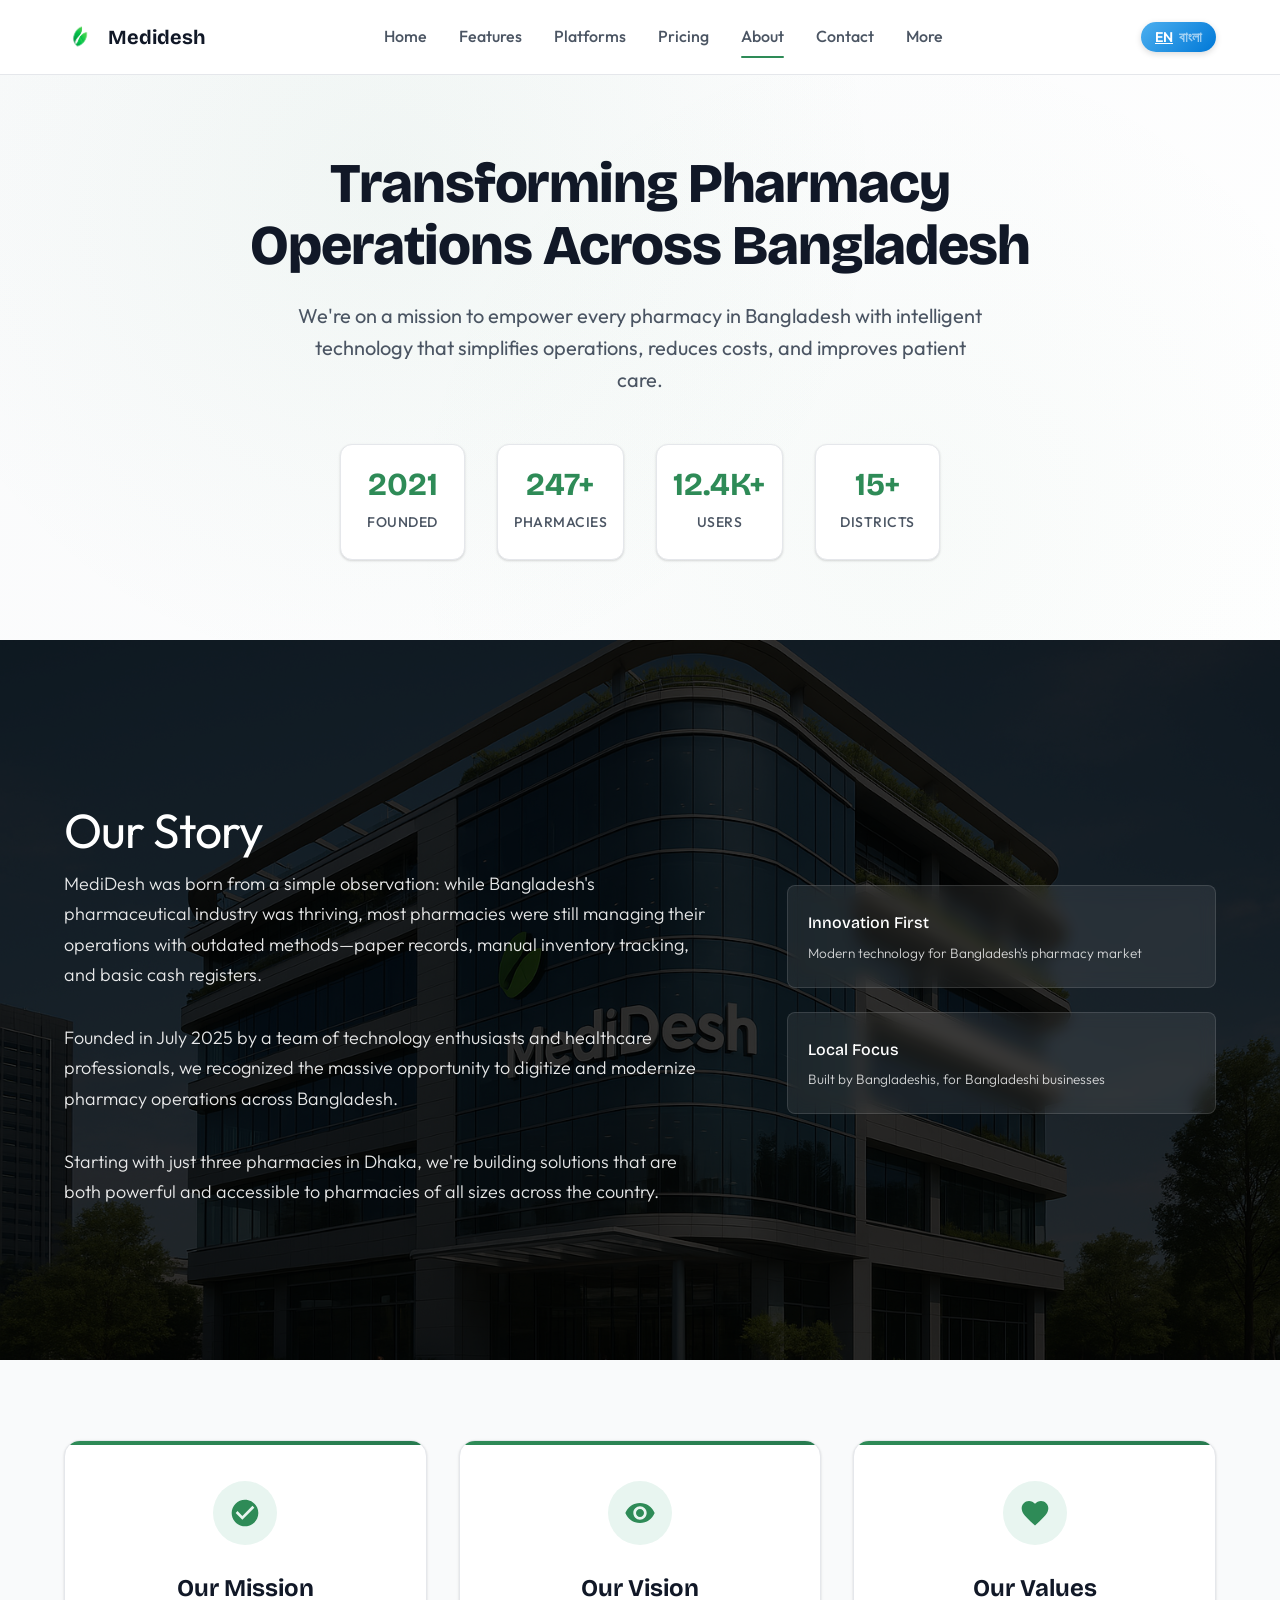
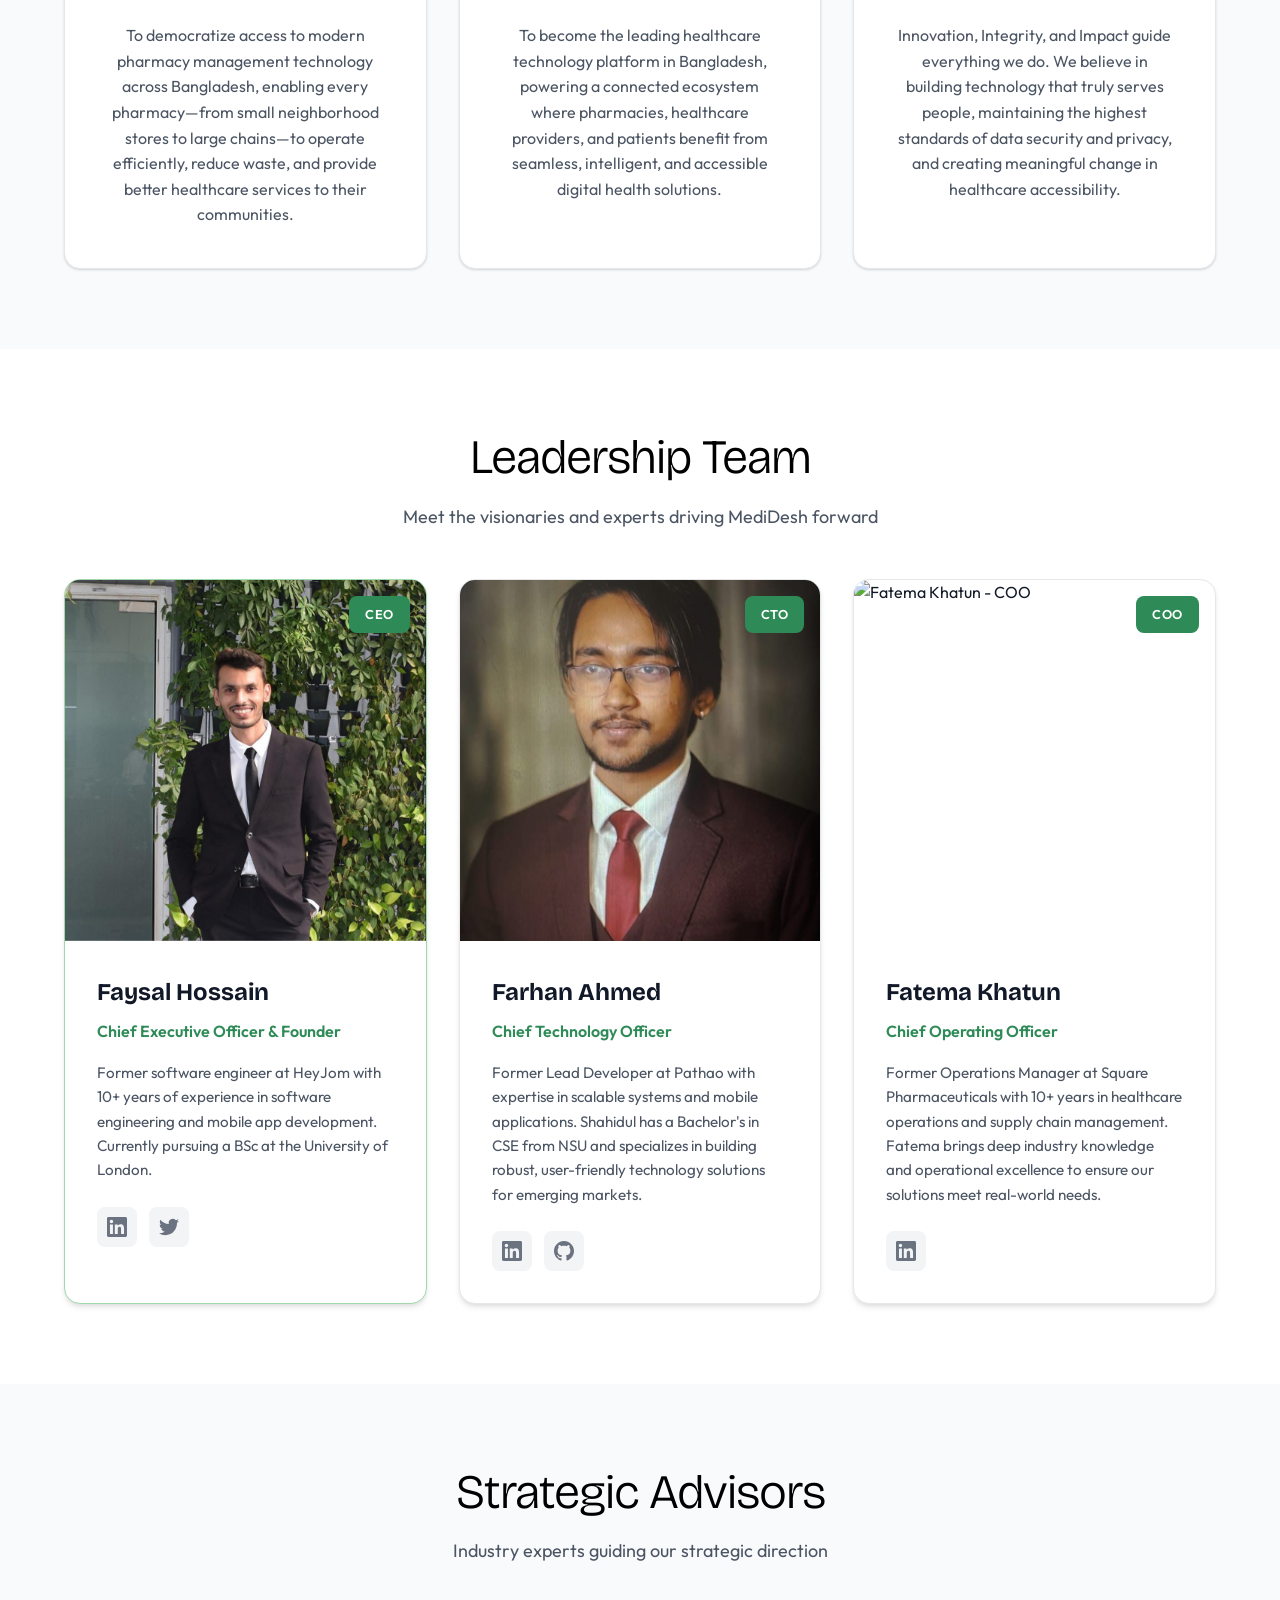
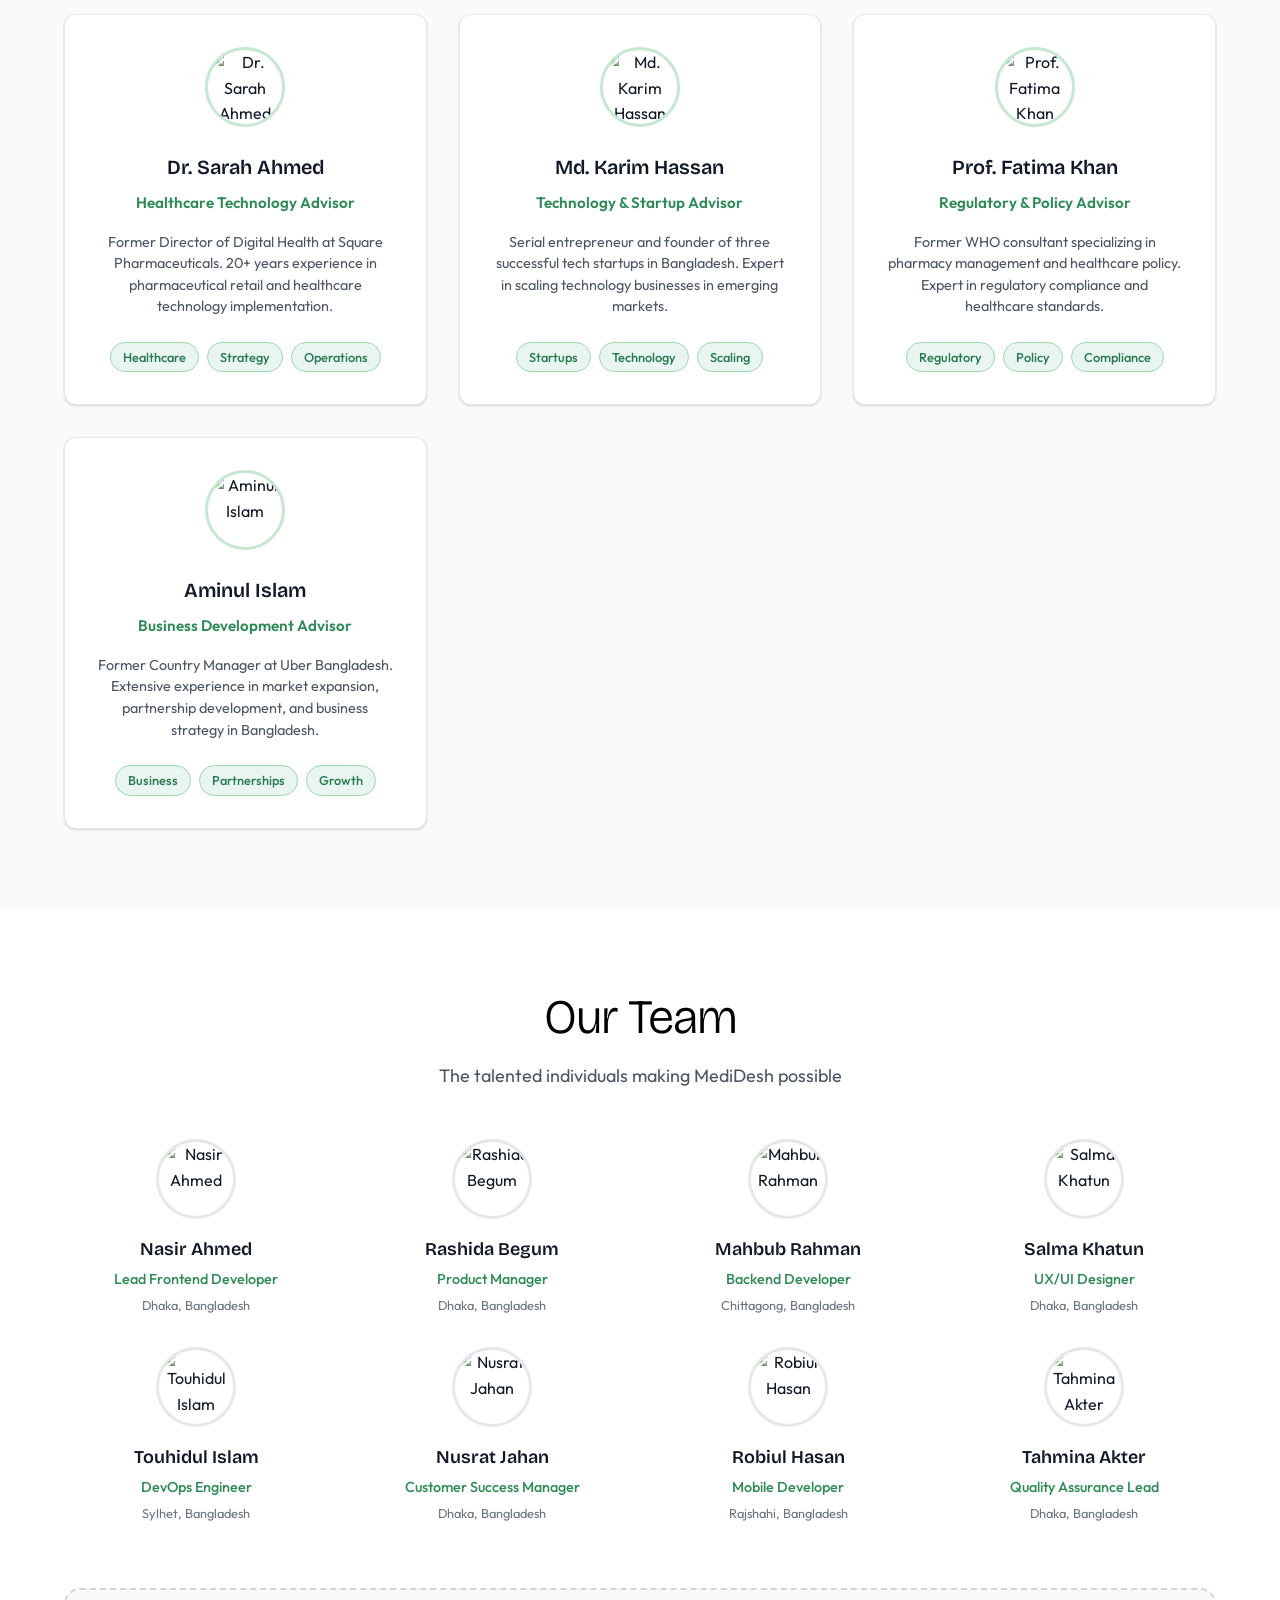
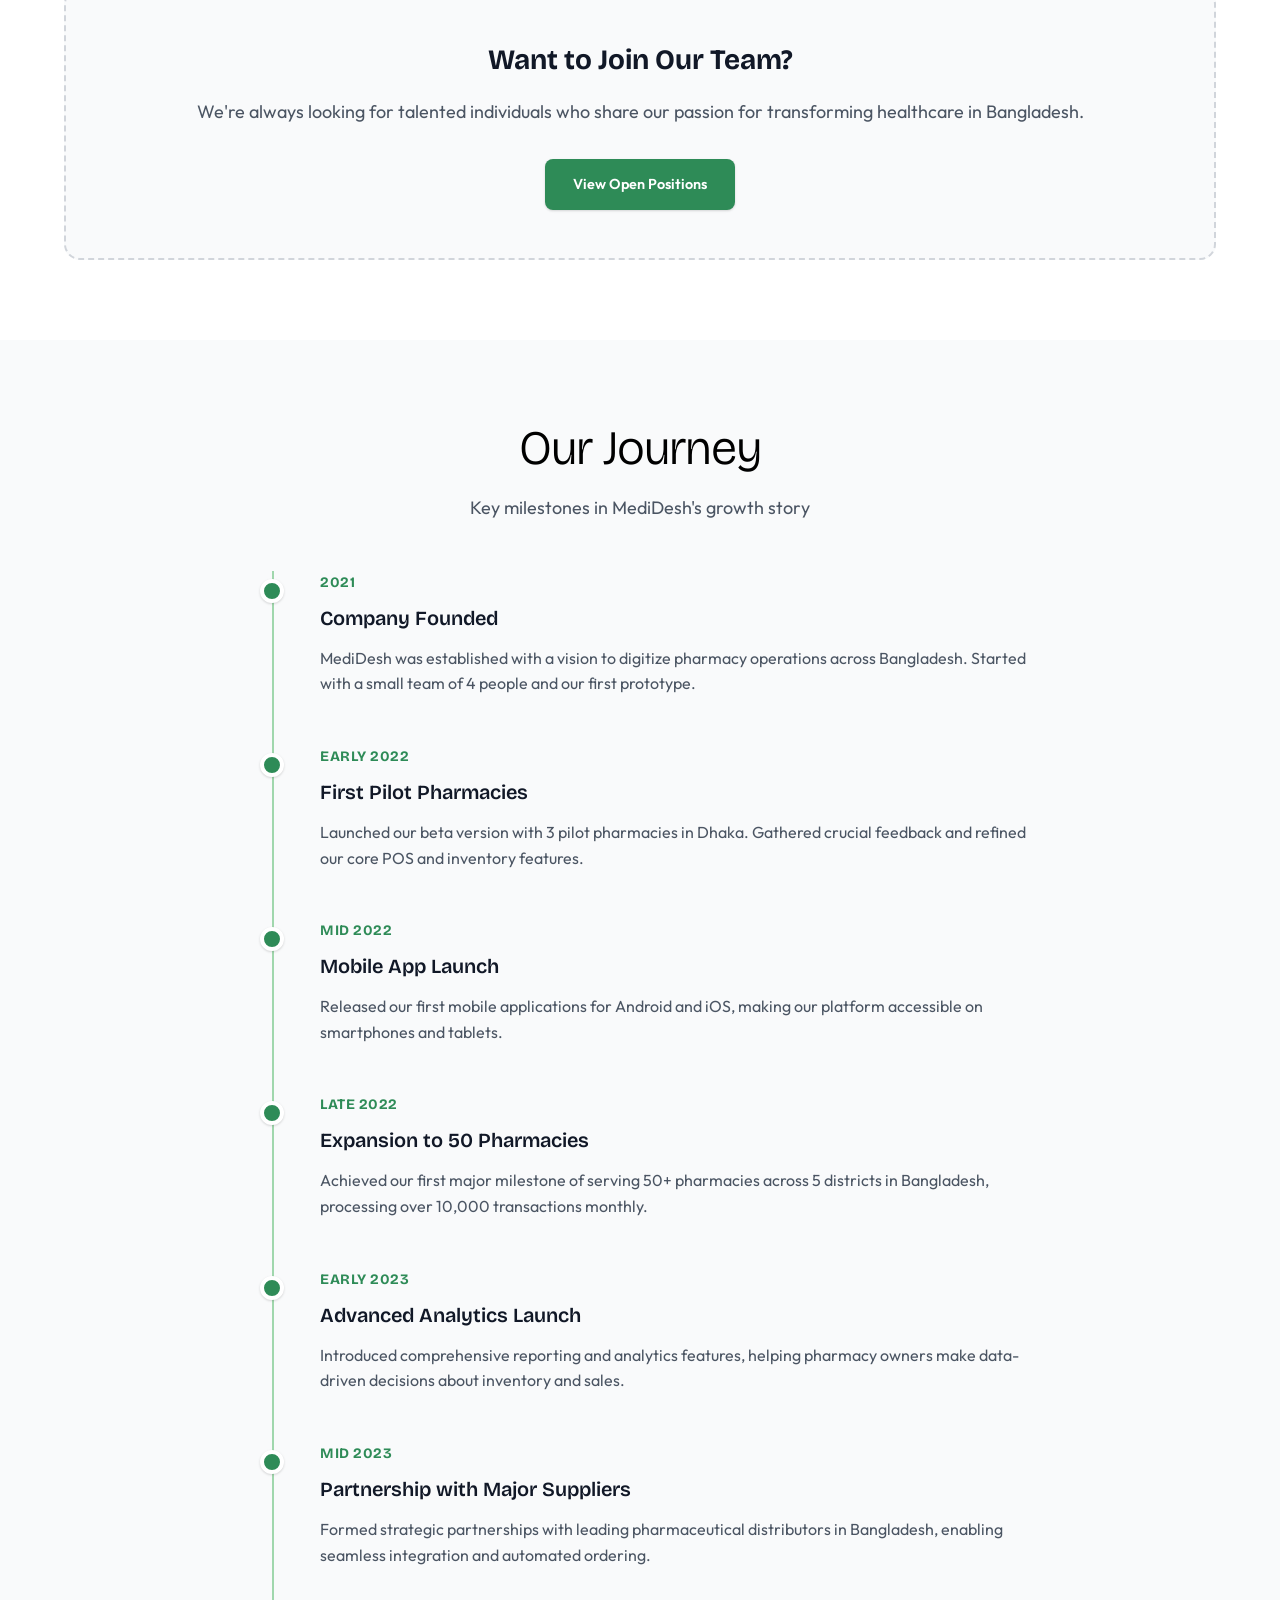
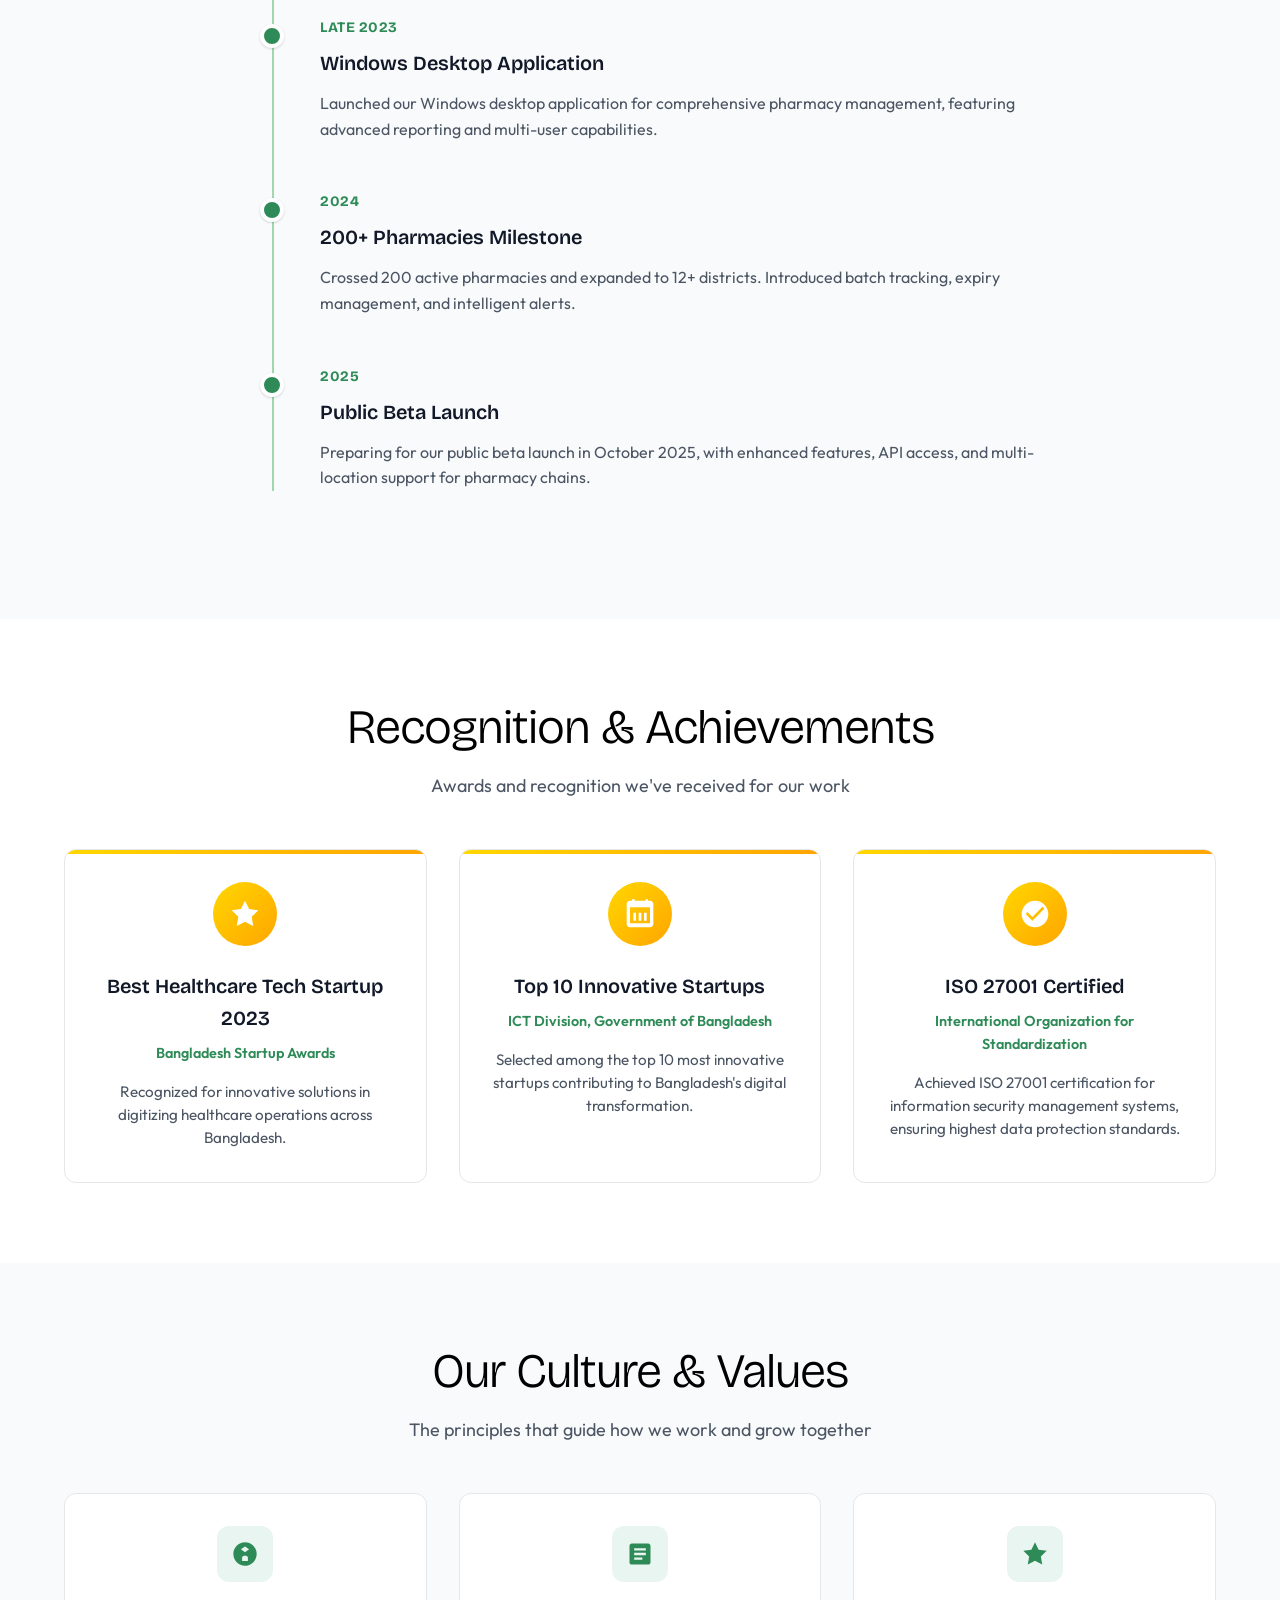
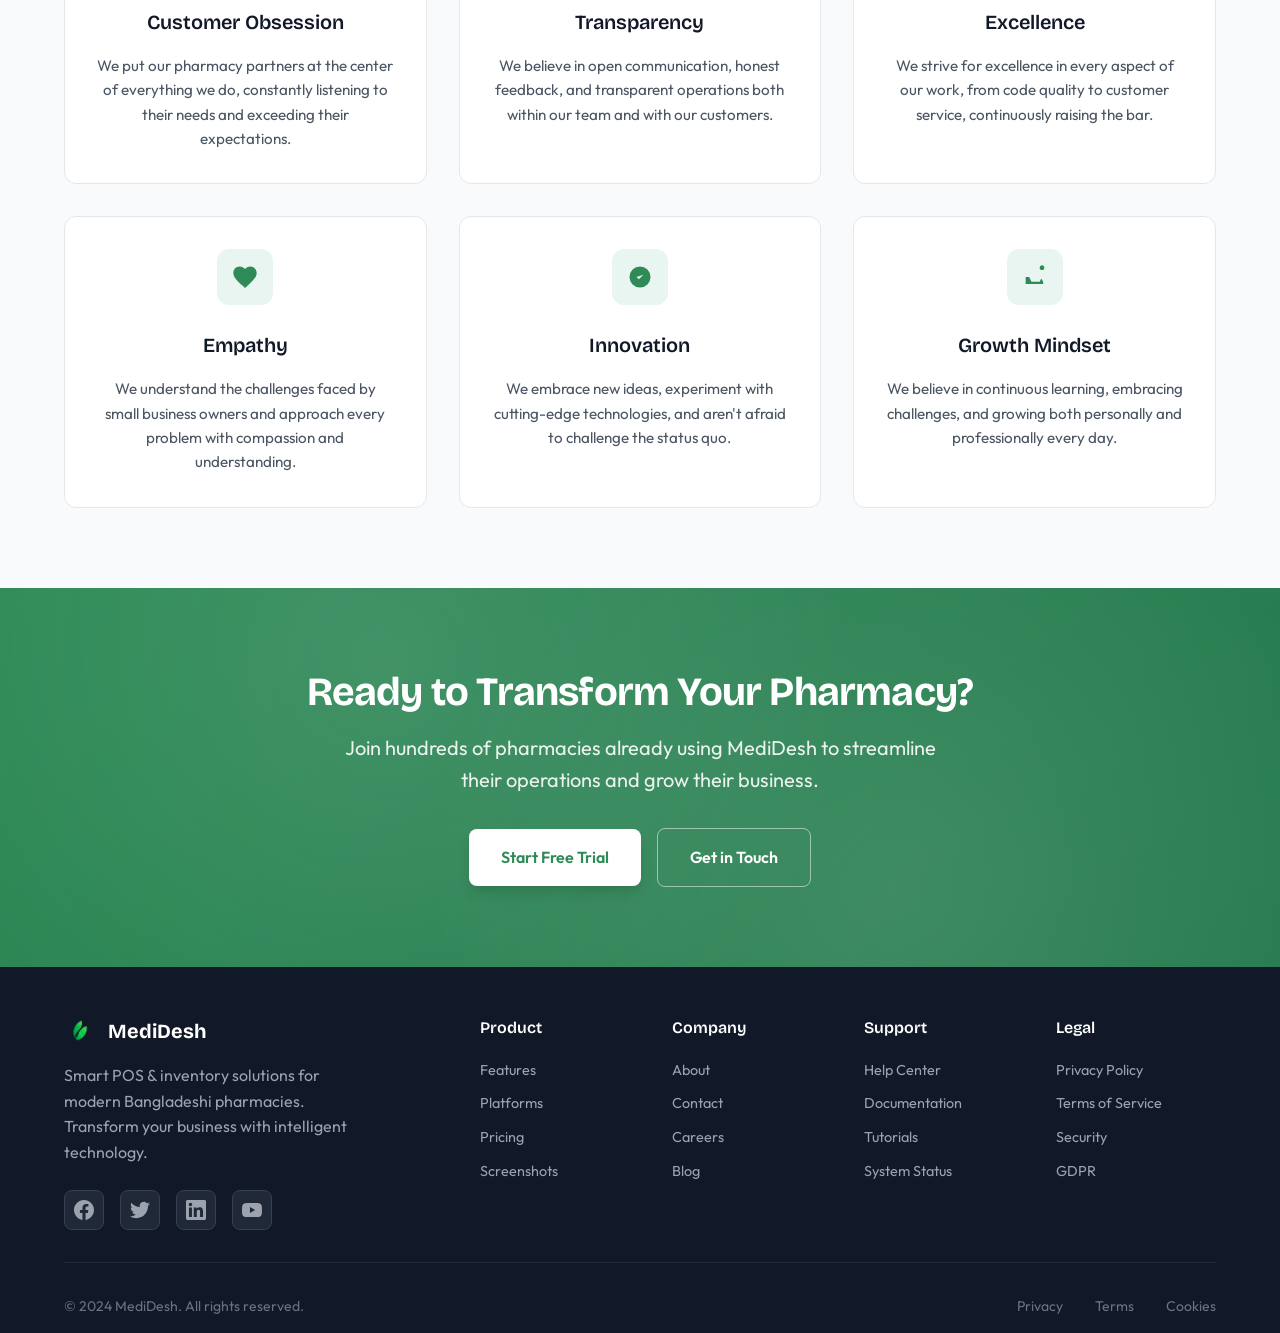
==== commit c3fc1ea1: "dropdowns added with dummy refs to pages, future pages" ====
--- a/pages/about.html
+++ b/pages/about.html
@@ -36,6 +36,18 @@
                     <a href="../index.html#pricing" class="nav-link">Pricing</a>
                     <a href="about.html" class="nav-link active">About</a>
                     <a href="contact.html" class="nav-link">Contact</a>
+                              <div class="dropdown">
+            <a href="#" class="nav-link">More</a>
+            <div class="dropdown-content">
+              <a href="../pages/contact.html">Contact</a>
+              <a href="pages/careers.html">Careers</a>
+              <a href="pages/blog.html">Blog</a>
+              <a href="pages/help-center.html">Help Center</a>
+              <a href="pages/documentation.html">Documentation</a>
+              <a href="pages/tutorials.html">Tutorials</a>
+              <a href="pages/system-status.html">System Status</a>
+            </div>
+          </div>
                 </nav>
 
                 <div class="header-actions">
--- a/css/site.css
+++ b/css/site.css
@@ -322,6 +322,58 @@
   align-items: center;
   gap: 1rem;
 }
+
+/* Dropdown */
+.dropdown {
+  position: relative;
+  display: inline-block;
+}
+
+.nav-link + .dropdown > a {
+  padding-right: 20px; 
+  cursor: pointer; /* Ensure it looks clickable even though it won't navigate */
+}
+
+.dropdown-content {
+  display: none;
+  position: absolute;
+  top: 100%;  
+  left: 0;
+  background-color: rgba(255, 255, 255, 0.9);  
+  min-width: 160px;
+  box-shadow: 0px 8px 16px rgba(0, 0, 0, 0.2);
+  z-index: 1;
+  opacity: 0; 
+  visibility: hidden; 
+  transform: translateY(10px); 
+  transition: opacity 0.3s ease, visibility 0s 0.3s, transform 0.3s ease; 
+}
+
+.dropdown:hover .dropdown-content {
+  display: block;
+  opacity: 1; 
+  visibility: visible; 
+  transform: translateY(0);
+  transition: opacity 0.3s ease, visibility 0s 0s, transform 0.99s ease; 
+}
+
+.dropdown-content a {
+  color: var(--gray-900);
+  padding: 12px 16px;
+  text-decoration: none;
+  display: block;
+  transition: background-color 0.3s ease;
+}
+
+.dropdown-content a:hover {
+  background-color: var(--primary-100);
+}
+
+/* Optionally style the 'More' link to show it is interactive */
+.nav-link.dropdown-link {
+  cursor: pointer;
+}
+
 
 .theme-toggle,
 .menu-toggle {
@@ -843,16 +895,18 @@
 .showcase-image {
   position: relative;
   overflow: hidden;
-  aspect-ratio: 16/10;
+  aspect-ratio: 16/18;
   background-color: var(--gray-100);
 }
 
 .showcase-image img {
   width: 100%;
   height: 100%;
-  object-fit: cover;
+  object-position: center; 
+  object-fit: contain;
   transition: var(--transition-slow);
 }
+
 
 .showcase-card:hover .showcase-image img {
   transform: scale(1.05);
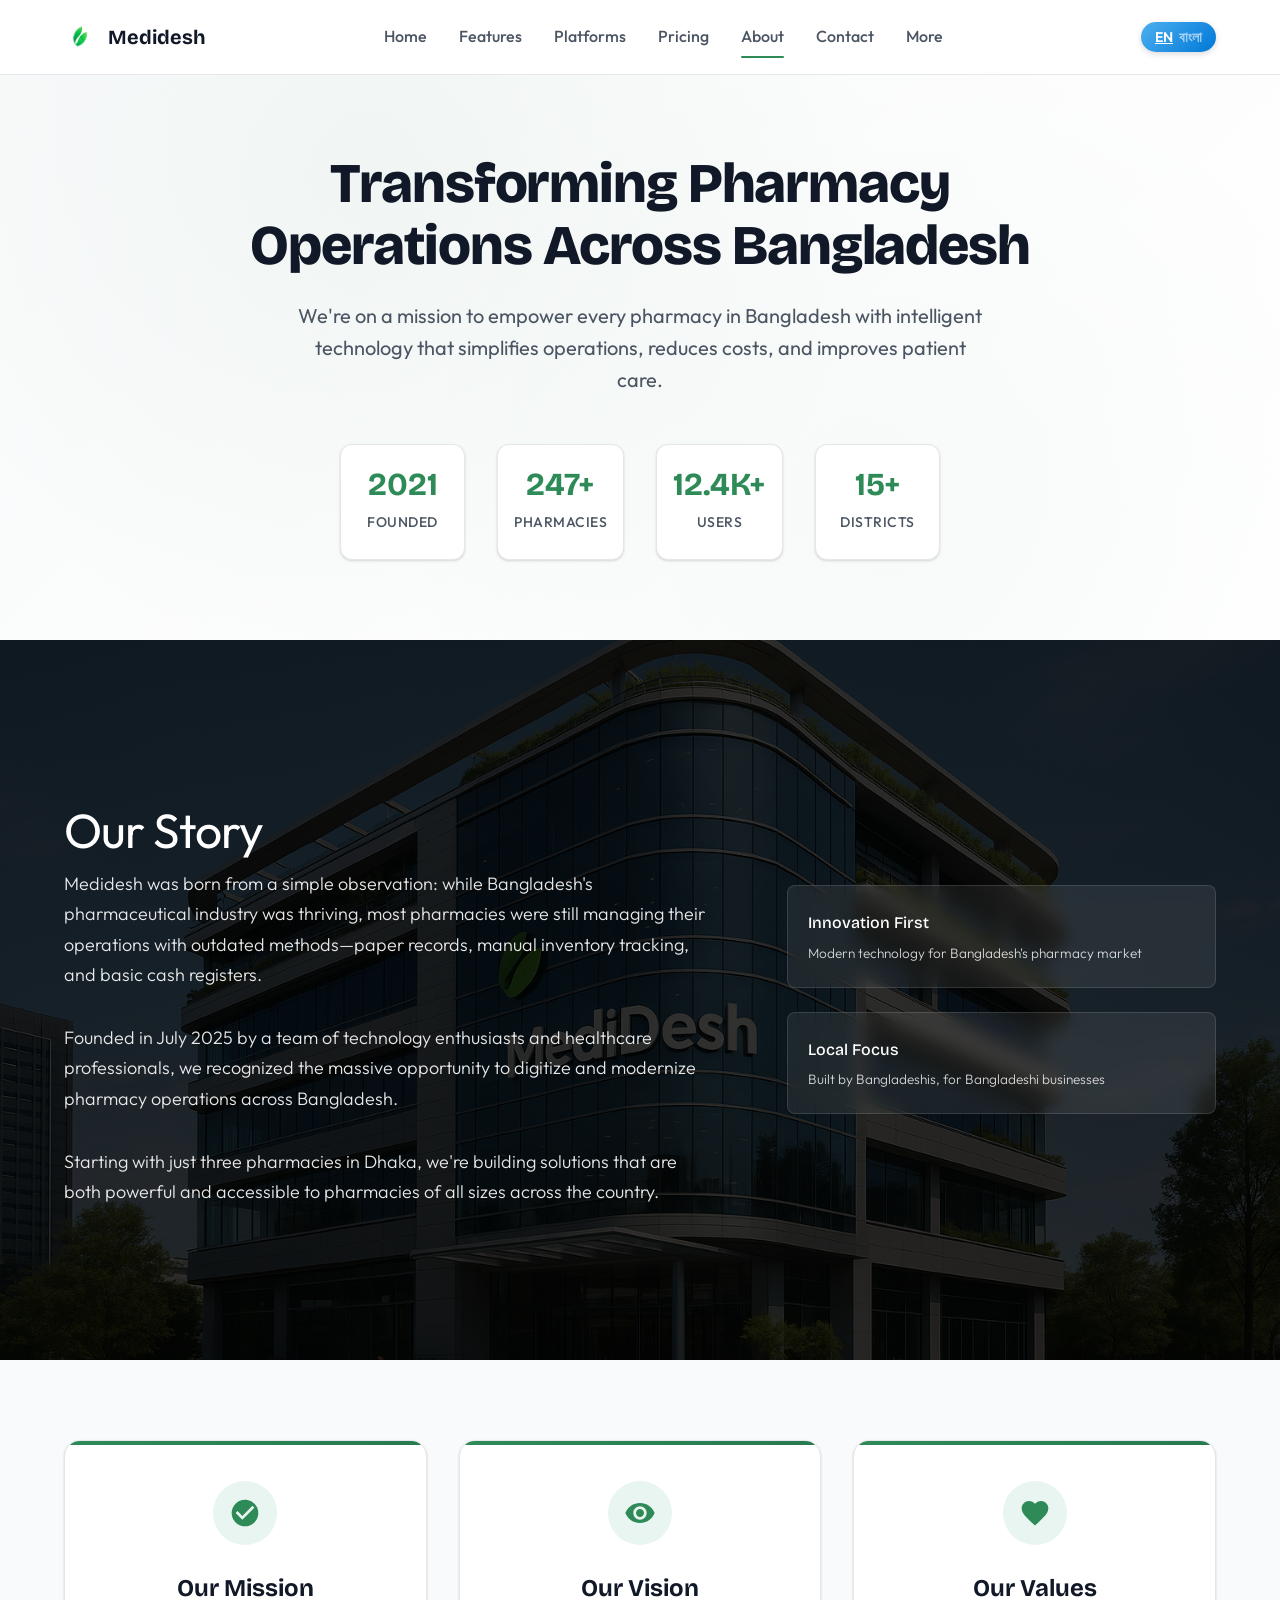
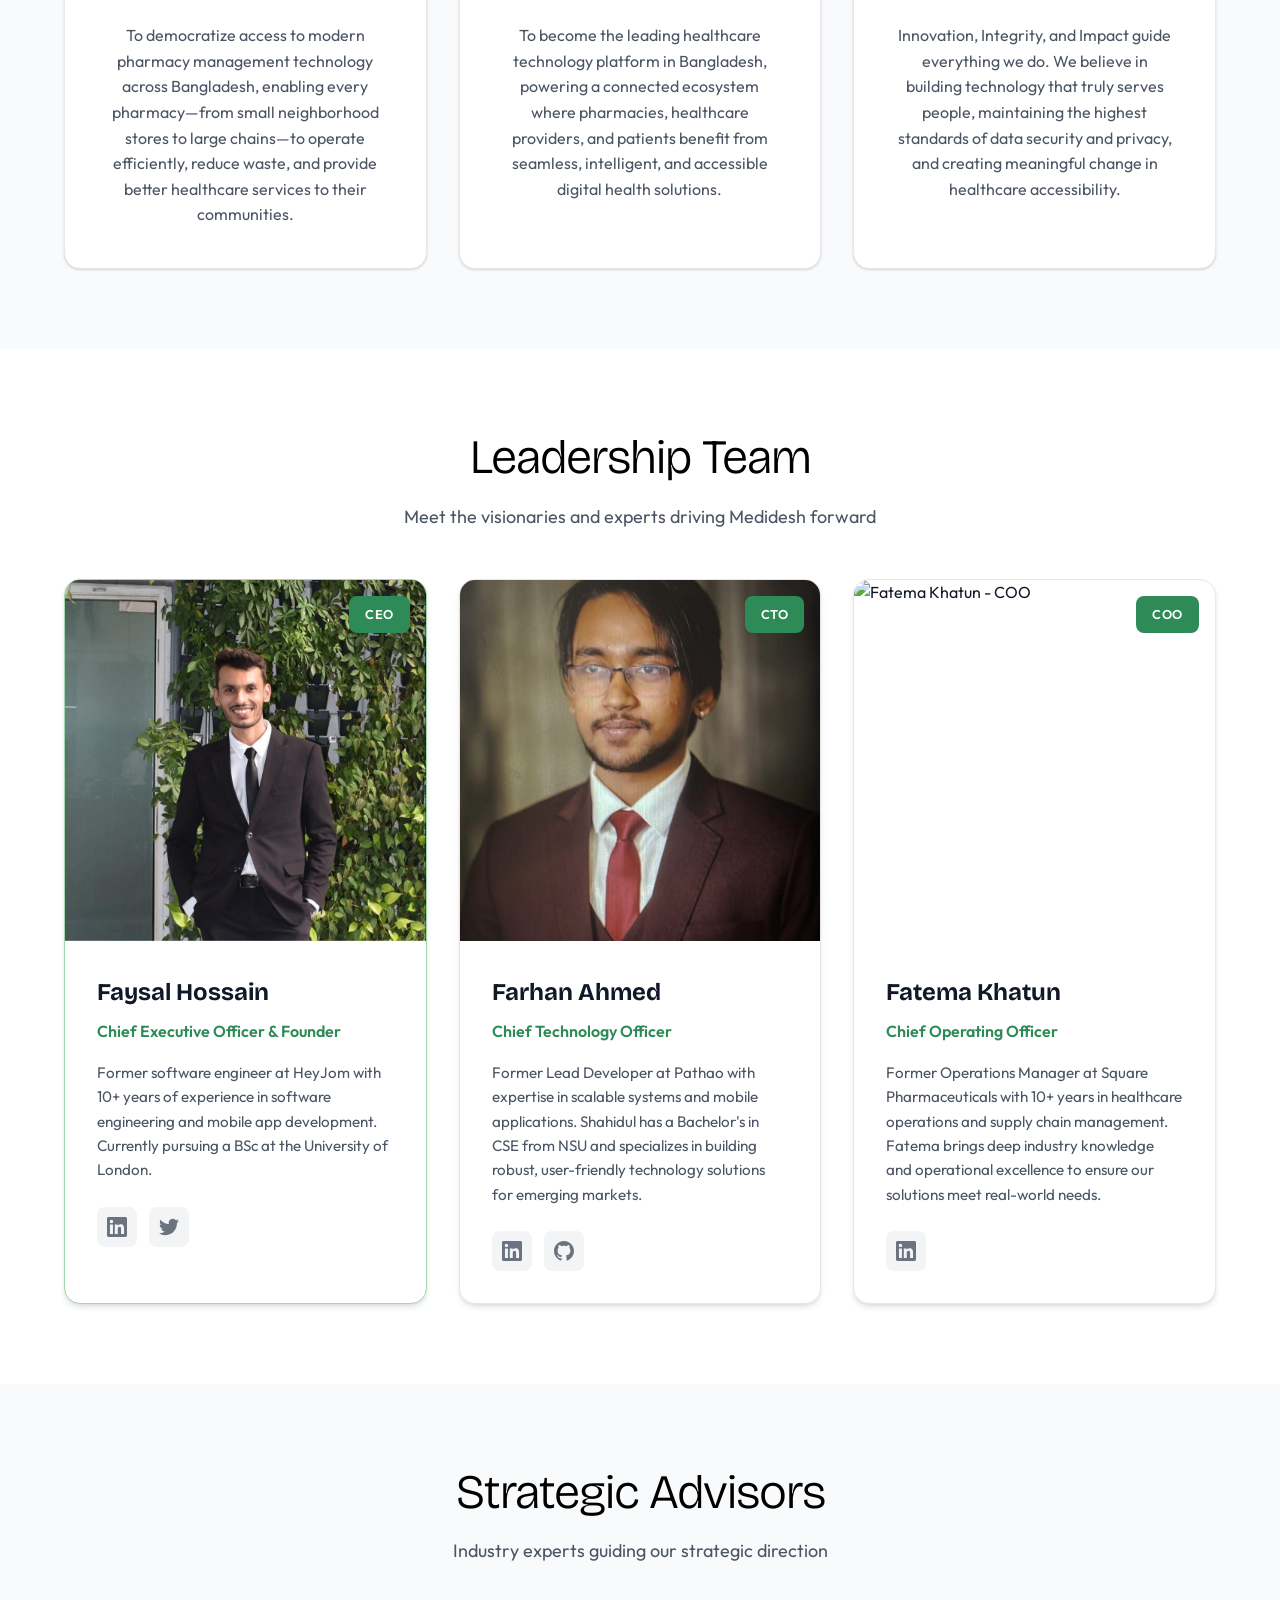
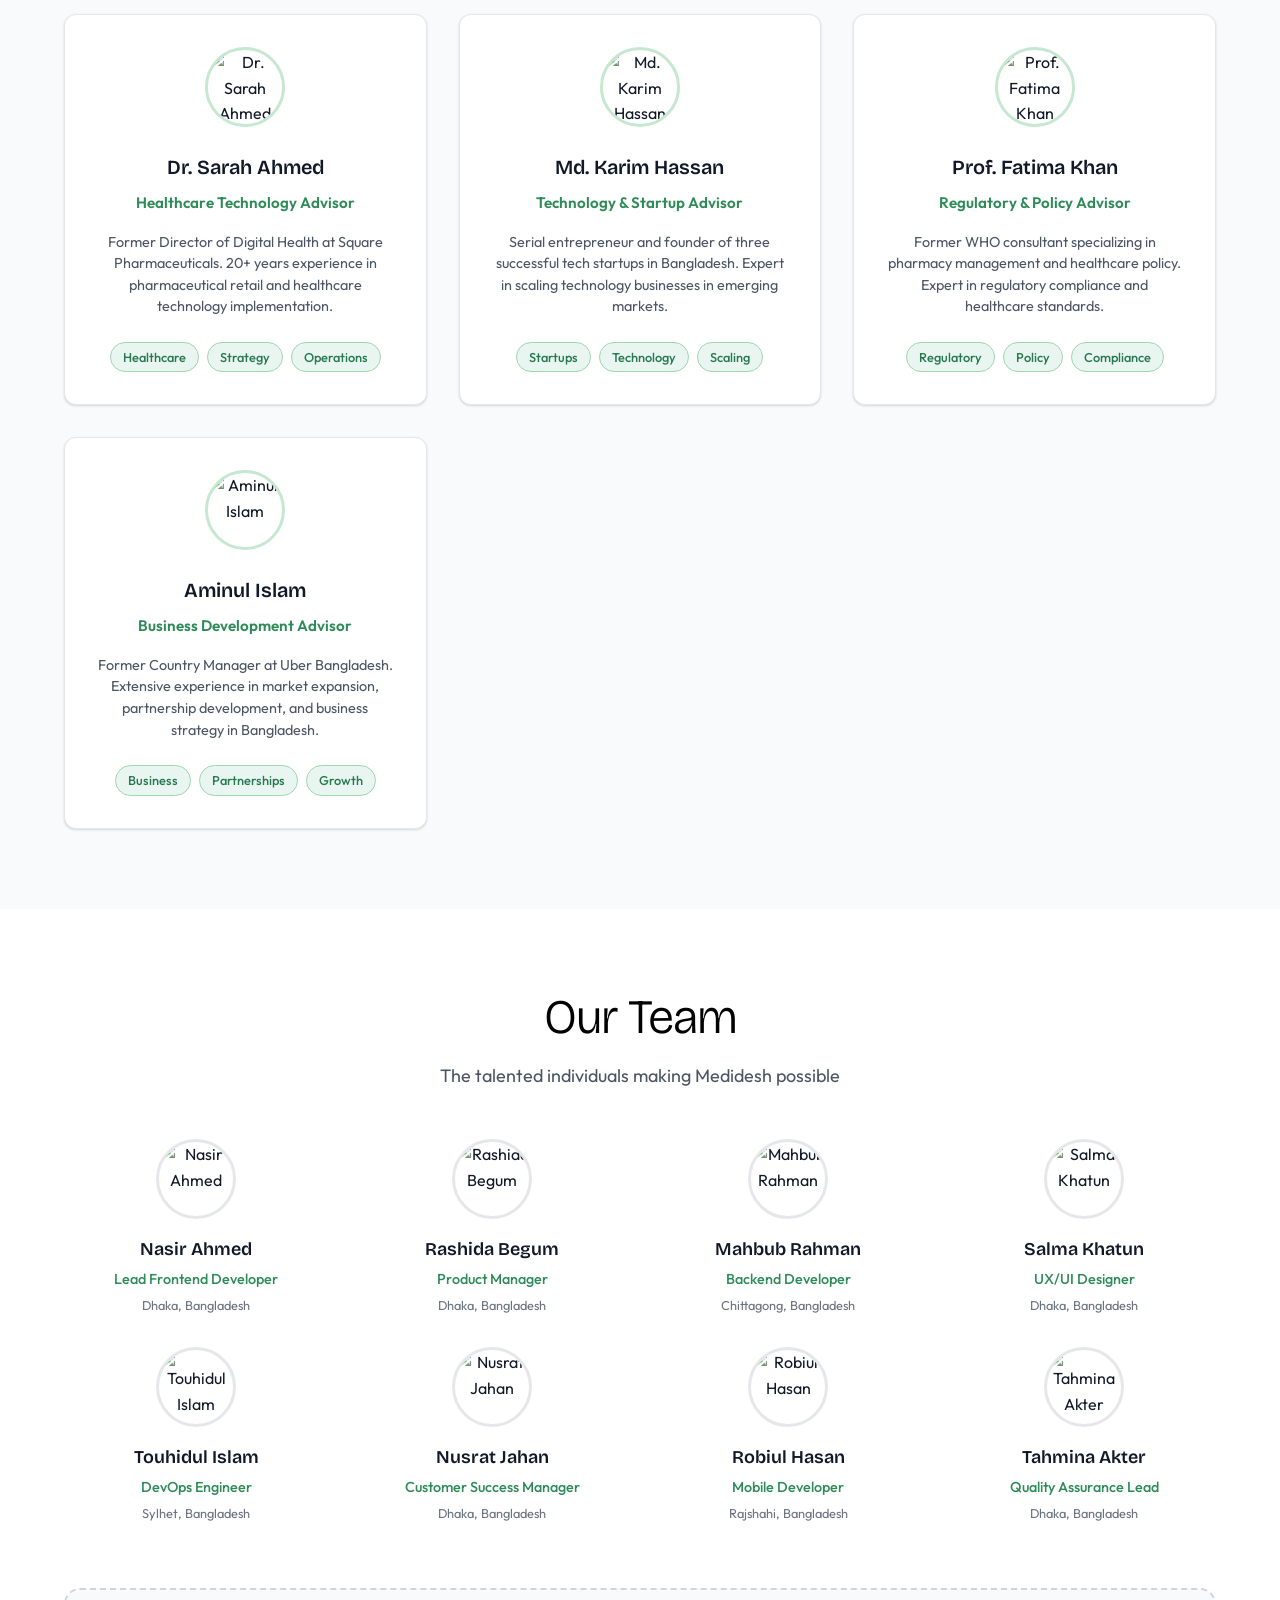
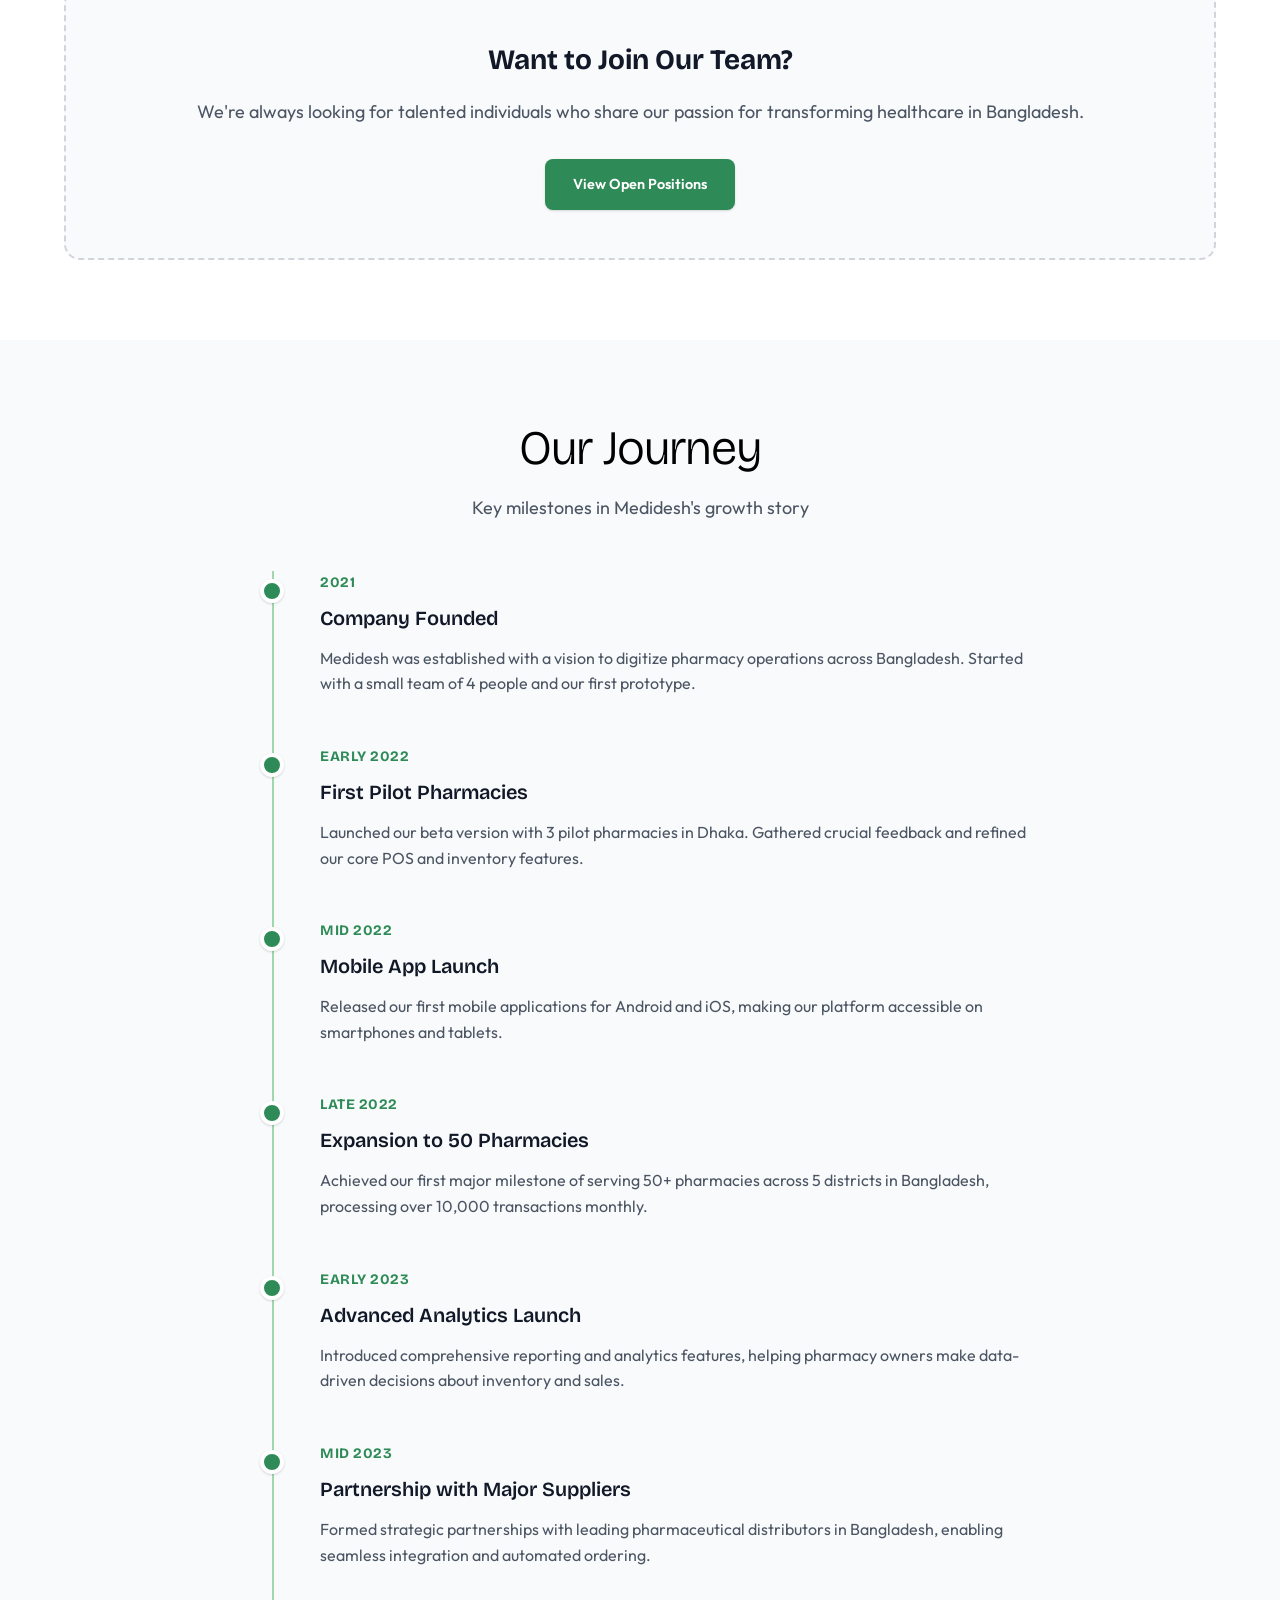
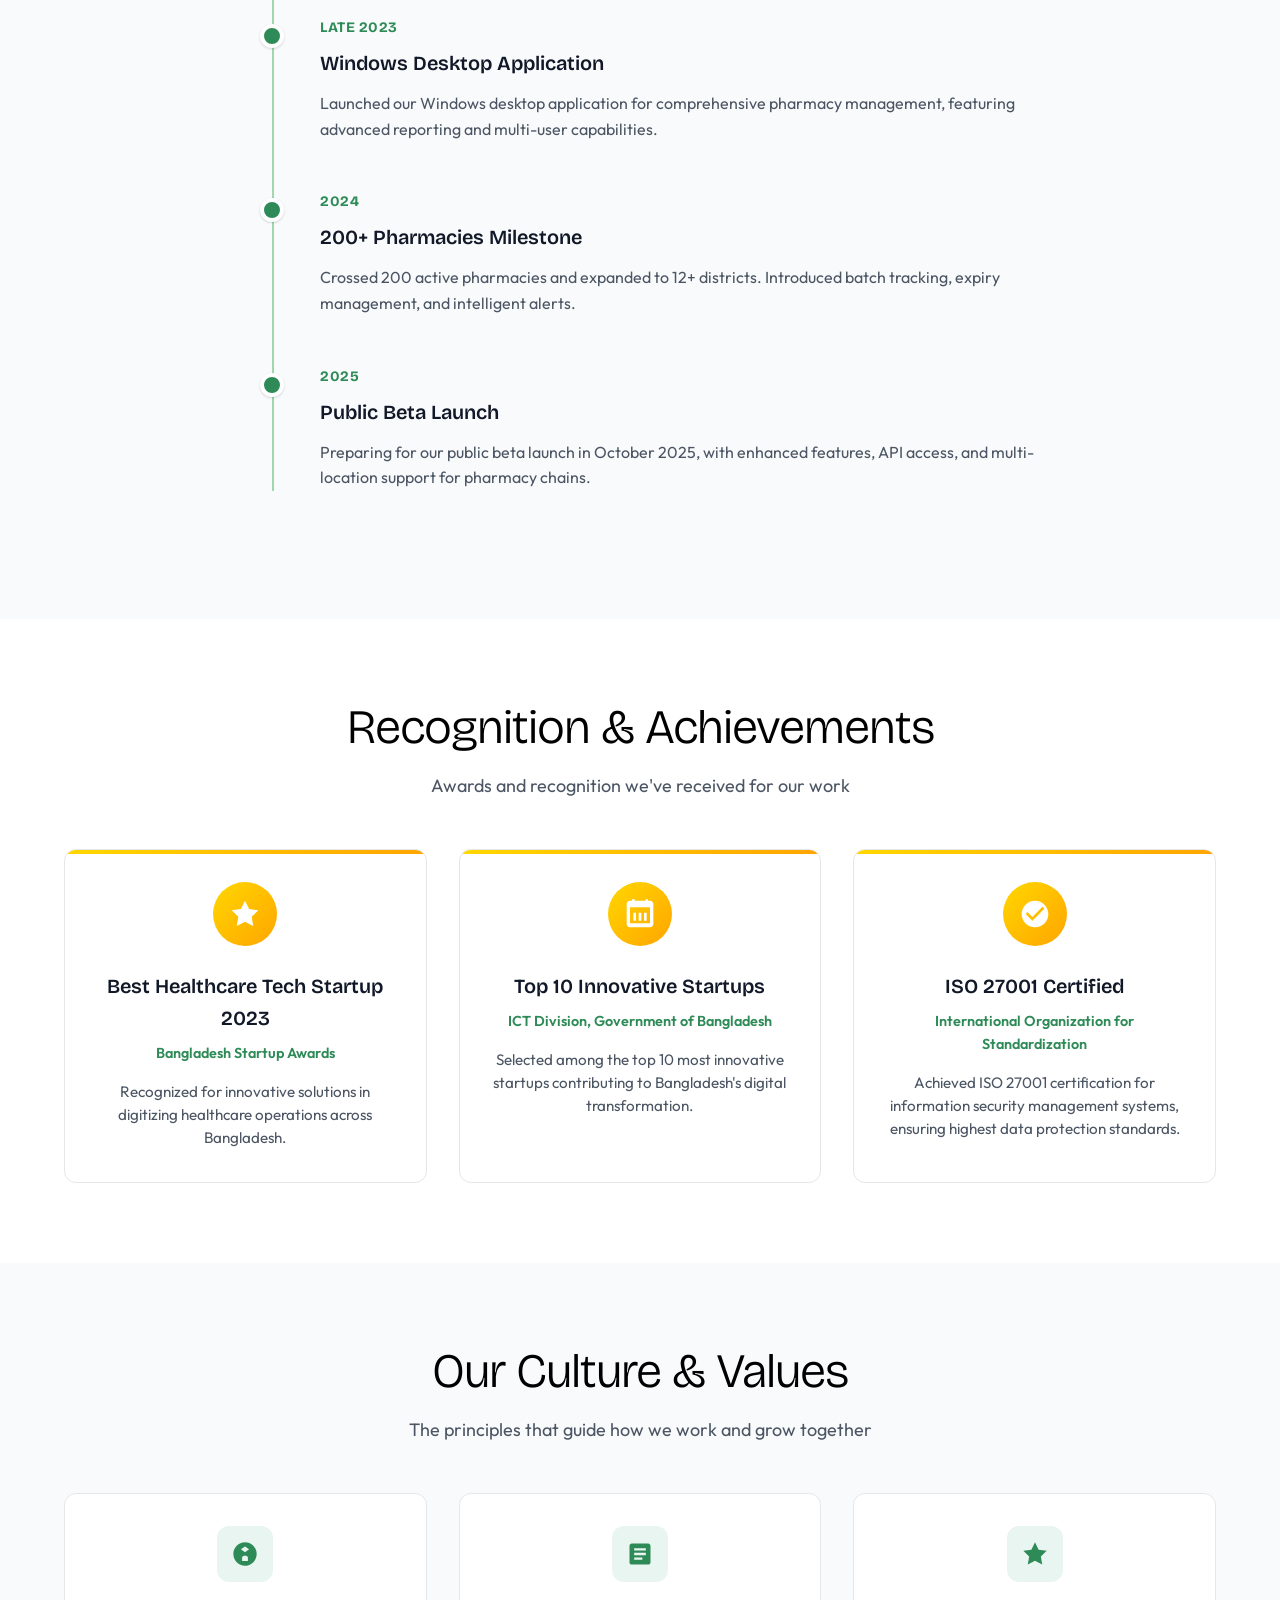
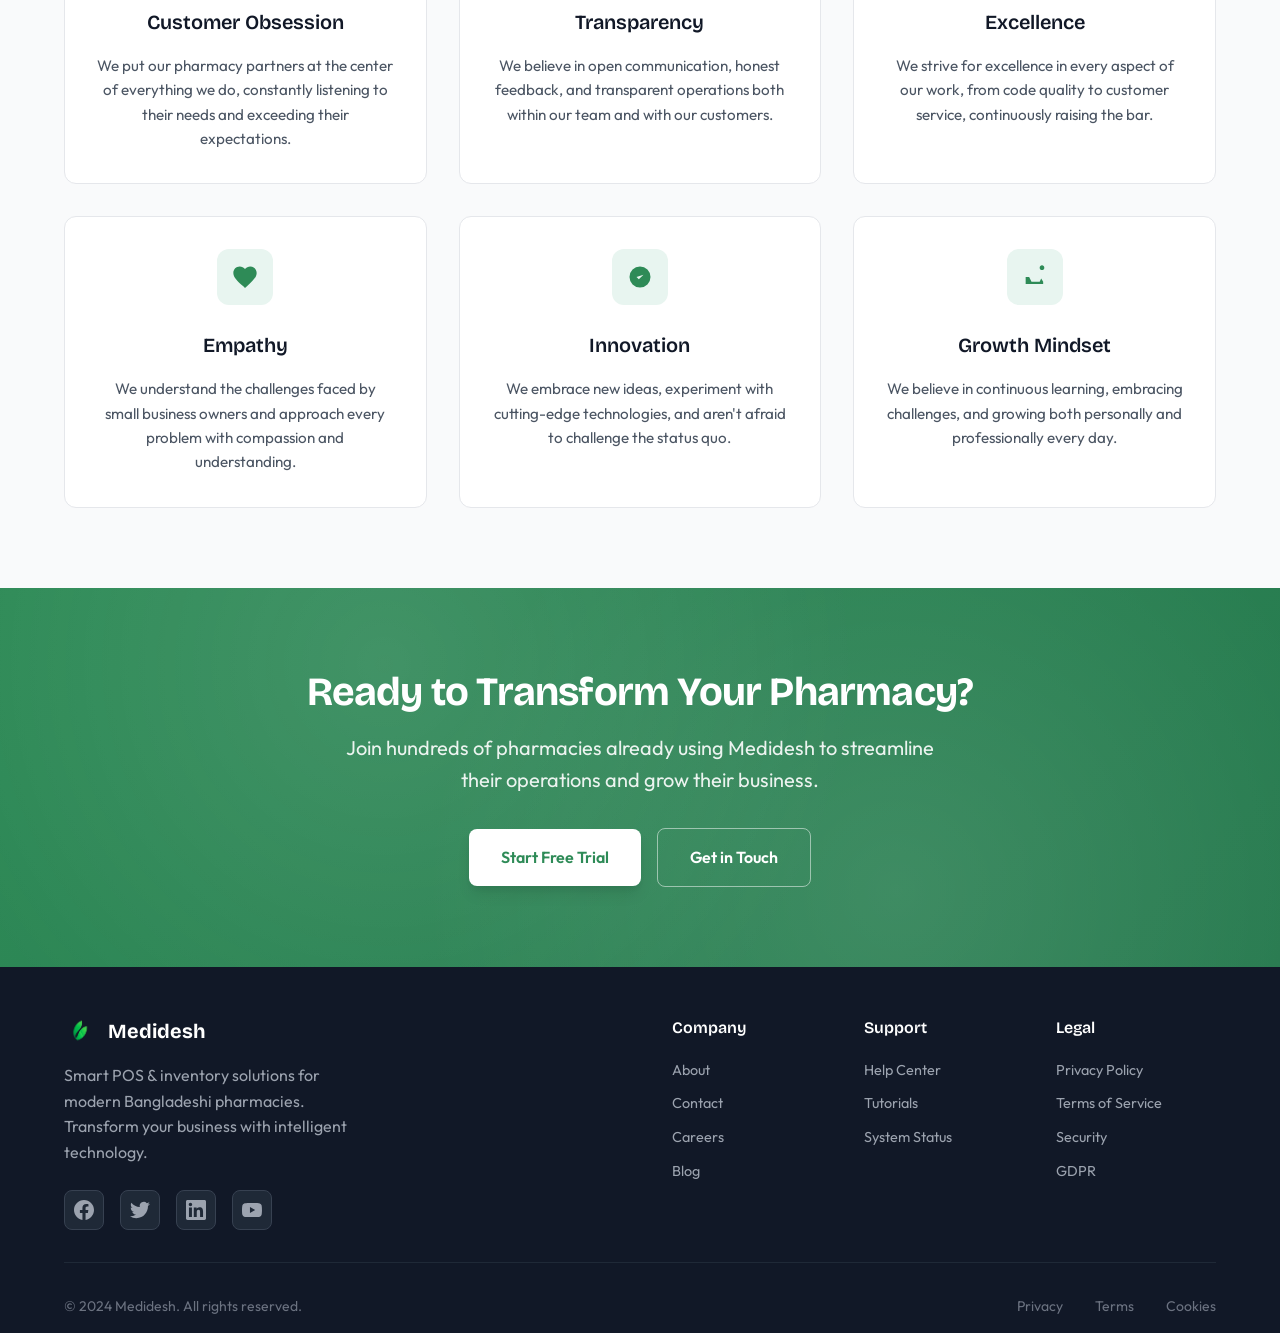
==== commit 3b6b4c58: "Add some new pages , such as blog , careers , gdpr, help , privacy polices and more screen" ====
--- a/pages/about.html
+++ b/pages/about.html
@@ -4,9 +4,9 @@
 <head>
     <meta charset="UTF-8">
     <meta name="viewport" content="width=device-width, initial-scale=1.0">
-    <title>About MediDesh - Smart Pharmacy Solutions for Bangladesh</title>
+    <title>About Medidesh - Smart Pharmacy Solutions for Bangladesh</title>
     <meta name="description"
-        content="Learn about MediDesh's mission to transform pharmacy operations in Bangladesh through intelligent technology, our team, history, and vision for the future.">
+        content="Learn about Medidesh's mission to transform pharmacy operations in Bangladesh through intelligent technology, our team, history, and vision for the future.">
     <link rel="icon" href="../assets/favicon.png">
     <link
         href="https://fonts.googleapis.com/css2?family=Bricolage+Grotesque:opsz,wght@12..96,400;12..96,500;12..96,600;12..96,700;12..96,800&family=Inter:wght@300;400;500;600;700;800&display=swap"
@@ -25,7 +25,7 @@
         <div class="container">
             <div class="header-inner">
                 <a class="brand" href="../index.html">
-                    <img src="../assets/logo1.png" alt="MediDesh logo" class="logo">
+                    <img src="../assets/logo1.png" alt="Medidesh logo" class="logo">
                     <span class="brand-name">Medidesh</span>
                 </a>
 
@@ -36,18 +36,18 @@
                     <a href="../index.html#pricing" class="nav-link">Pricing</a>
                     <a href="about.html" class="nav-link active">About</a>
                     <a href="contact.html" class="nav-link">Contact</a>
-                              <div class="dropdown">
-            <a href="#" class="nav-link">More</a>
-            <div class="dropdown-content">
-              <a href="../pages/contact.html">Contact</a>
-              <a href="pages/careers.html">Careers</a>
-              <a href="pages/blog.html">Blog</a>
-              <a href="pages/help-center.html">Help Center</a>
-              <a href="pages/documentation.html">Documentation</a>
-              <a href="pages/tutorials.html">Tutorials</a>
-              <a href="pages/system-status.html">System Status</a>
-            </div>
-          </div>
+                    <div class="dropdown">
+                        <a href="#" class="nav-link">More</a>
+                        <div class="dropdown-content">
+                            <a href="../pages/contact.html">Contact</a>
+                            <a href="pages/careers.html">Careers</a>
+                            <a href="pages/blog.html">Blog</a>
+                            <a href="pages/help-center.html">Help Center</a>
+                            <a href="pages/documentation.html">Documentation</a>
+                            <a href="pages/tutorials.html">Tutorials</a>
+                            <a href="pages/system-status.html">System Status</a>
+                        </div>
+                    </div>
                 </nav>
 
                 <div class="header-actions">
@@ -102,7 +102,7 @@
                     <div class="story-content">
                         <h2 class="section-title-our-story">Our Story</h2>
                         <div class="story-text">
-                            <p>MediDesh was born from a simple observation: while Bangladesh's pharmaceutical industry
+                            <p>Medidesh was born from a simple observation: while Bangladesh's pharmaceutical industry
                                 was thriving, most pharmacies were still managing their operations with outdated
                                 methods—paper records, manual inventory tracking, and basic cash registers.</p>
 
@@ -186,13 +186,14 @@
             <div class="container">
                 <div class="section-header">
                     <h2 class="section-title">Leadership Team</h2>
-                    <p class="section-subtitle">Meet the visionaries and experts driving MediDesh forward</p>
+                    <p class="section-subtitle">Meet the visionaries and experts driving Medidesh forward</p>
                 </div>
 
                 <div class="leadership-grid">
                     <div class="leader-card ceo-card">
                         <div class="leader-image">
-                            <img src="../assets/about/faysal.JPG" alt="Faysal Hossain - CEO & Co-founder" loading="lazy">
+                            <img src="../assets/about/faysal.JPG" alt="Faysal Hossain - CEO & Co-founder"
+                                loading="lazy">
                             <div class="leader-badge">CEO</div>
                         </div>
                         <div class="leader-info">
@@ -355,7 +356,7 @@
             <div class="container">
                 <div class="section-header">
                     <h2 class="section-title">Our Team</h2>
-                    <p class="section-subtitle">The talented individuals making MediDesh possible</p>
+                    <p class="section-subtitle">The talented individuals making Medidesh possible</p>
                 </div>
 
                 <div class="team-grid">
@@ -461,7 +462,7 @@
             <div class="container">
                 <div class="section-header">
                     <h2 class="section-title">Our Journey</h2>
-                    <p class="section-subtitle">Key milestones in MediDesh's growth story</p>
+                    <p class="section-subtitle">Key milestones in Medidesh's growth story</p>
                 </div>
 
                 <div class="timeline">
@@ -469,7 +470,7 @@
                         <div class="timeline-date">2021</div>
                         <div class="timeline-content">
                             <h4 class="timeline-title">Company Founded</h4>
-                            <p class="timeline-description">MediDesh was established with a vision to digitize pharmacy
+                            <p class="timeline-description">Medidesh was established with a vision to digitize pharmacy
                                 operations across Bangladesh. Started with a small team of 4 people and our first
                                 prototype.</p>
                         </div>
@@ -687,7 +688,7 @@
             <div class="container">
                 <div class="cta-content">
                     <h2 class="cta-title">Ready to Transform Your Pharmacy?</h2>
-                    <p class="cta-subtitle">Join hundreds of pharmacies already using MediDesh to streamline their
+                    <p class="cta-subtitle">Join hundreds of pharmacies already using Medidesh to streamline their
                         operations and grow their business.</p>
                     <div class="cta-actions">
                         <a href="../index.html#pricing" class="btn btn-primary btn-large">Start Free Trial</a>
@@ -702,12 +703,13 @@
         <div class="container">
             <div class="footer-content">
                 <div class="footer-brand">
-                    <a class="brand" href="../index.html">
-                        <img src="../assets/logo1.png" alt="MediDesh logo" class="logo">
-                        <span class="brand-name">MediDesh</span>
+                    <a class="brand" href="index.html">
+                        <img src="../assets/logo1.png" alt="Medidesh logo" class="logo">
+                        <span class="brand-name">Medidesh</span>
                     </a>
                     <p class="footer-description">Smart POS & inventory solutions for modern Bangladeshi pharmacies.
-                        Transform your business with intelligent technology.</p>
+                        Transform
+                        your business with intelligent technology.</p>
                     <div class="footer-social">
                         <a href="#" class="social-link" aria-label="Facebook">
                             <svg viewBox="0 0 24 24" fill="currentColor">
@@ -737,15 +739,8 @@
                 </div>
 
                 <div class="footer-links">
-                    <div class="footer-column">
-                        <h4 class="footer-title">Product</h4>
-                        <ul class="footer-list">
-                            <li><a href="../index.html#features">Features</a></li>
-                            <li><a href="../index.html#platforms">Platforms</a></li>
-                            <li><a href="../index.html#pricing">Pricing</a></li>
-                            <li><a href="../index.html#showcase">Screenshots</a></li>
-                        </ul>
-                    </div>
+                    <div class="footer-column"></div>
+
                     <div class="footer-column">
                         <h4 class="footer-title">Company</h4>
                         <ul class="footer-list">
@@ -755,15 +750,17 @@
                             <li><a href="blog.html">Blog</a></li>
                         </ul>
                     </div>
+
                     <div class="footer-column">
                         <h4 class="footer-title">Support</h4>
                         <ul class="footer-list">
                             <li><a href="help.html">Help Center</a></li>
-                            <li><a href="documentation.html">Documentation</a></li>
+                           
                             <li><a href="tutorials.html">Tutorials</a></li>
                             <li><a href="status.html">System Status</a></li>
                         </ul>
                     </div>
+
                     <div class="footer-column">
                         <h4 class="footer-title">Legal</h4>
                         <ul class="footer-list">
@@ -774,15 +771,16 @@
                         </ul>
                     </div>
                 </div>
+
             </div>
 
             <div class="footer-bottom">
                 <div class="footer-bottom-content">
-                    <p class="footer-copyright">© 2024 MediDesh. All rights reserved.</p>
+                    <p class="footer-copyright">© 2024 Medidesh. All rights reserved.</p>
                     <div class="footer-bottom-links">
-                        <a href="privacy.html">Privacy</a>
-                        <a href="terms.html">Terms</a>
-                        <a href="cookies.html">Cookies</a>
+                        <a href="pages/privacy.html">Privacy</a>
+                        <a href="pages/terms.html">Terms</a>
+                        <a href="pages/cookies.html">Cookies</a>
                     </div>
                 </div>
             </div>
--- a/css/site.css
+++ b/css/site.css
@@ -538,6 +538,7 @@
   font-weight: 800;
   color: var(--gray-900);
   line-height: 1.1;
+  margin-top: 3rem;
   margin-bottom: 1.5rem;
   letter-spacing: -0.02em;
   animation: fadeInUp 0.8s ease-out;
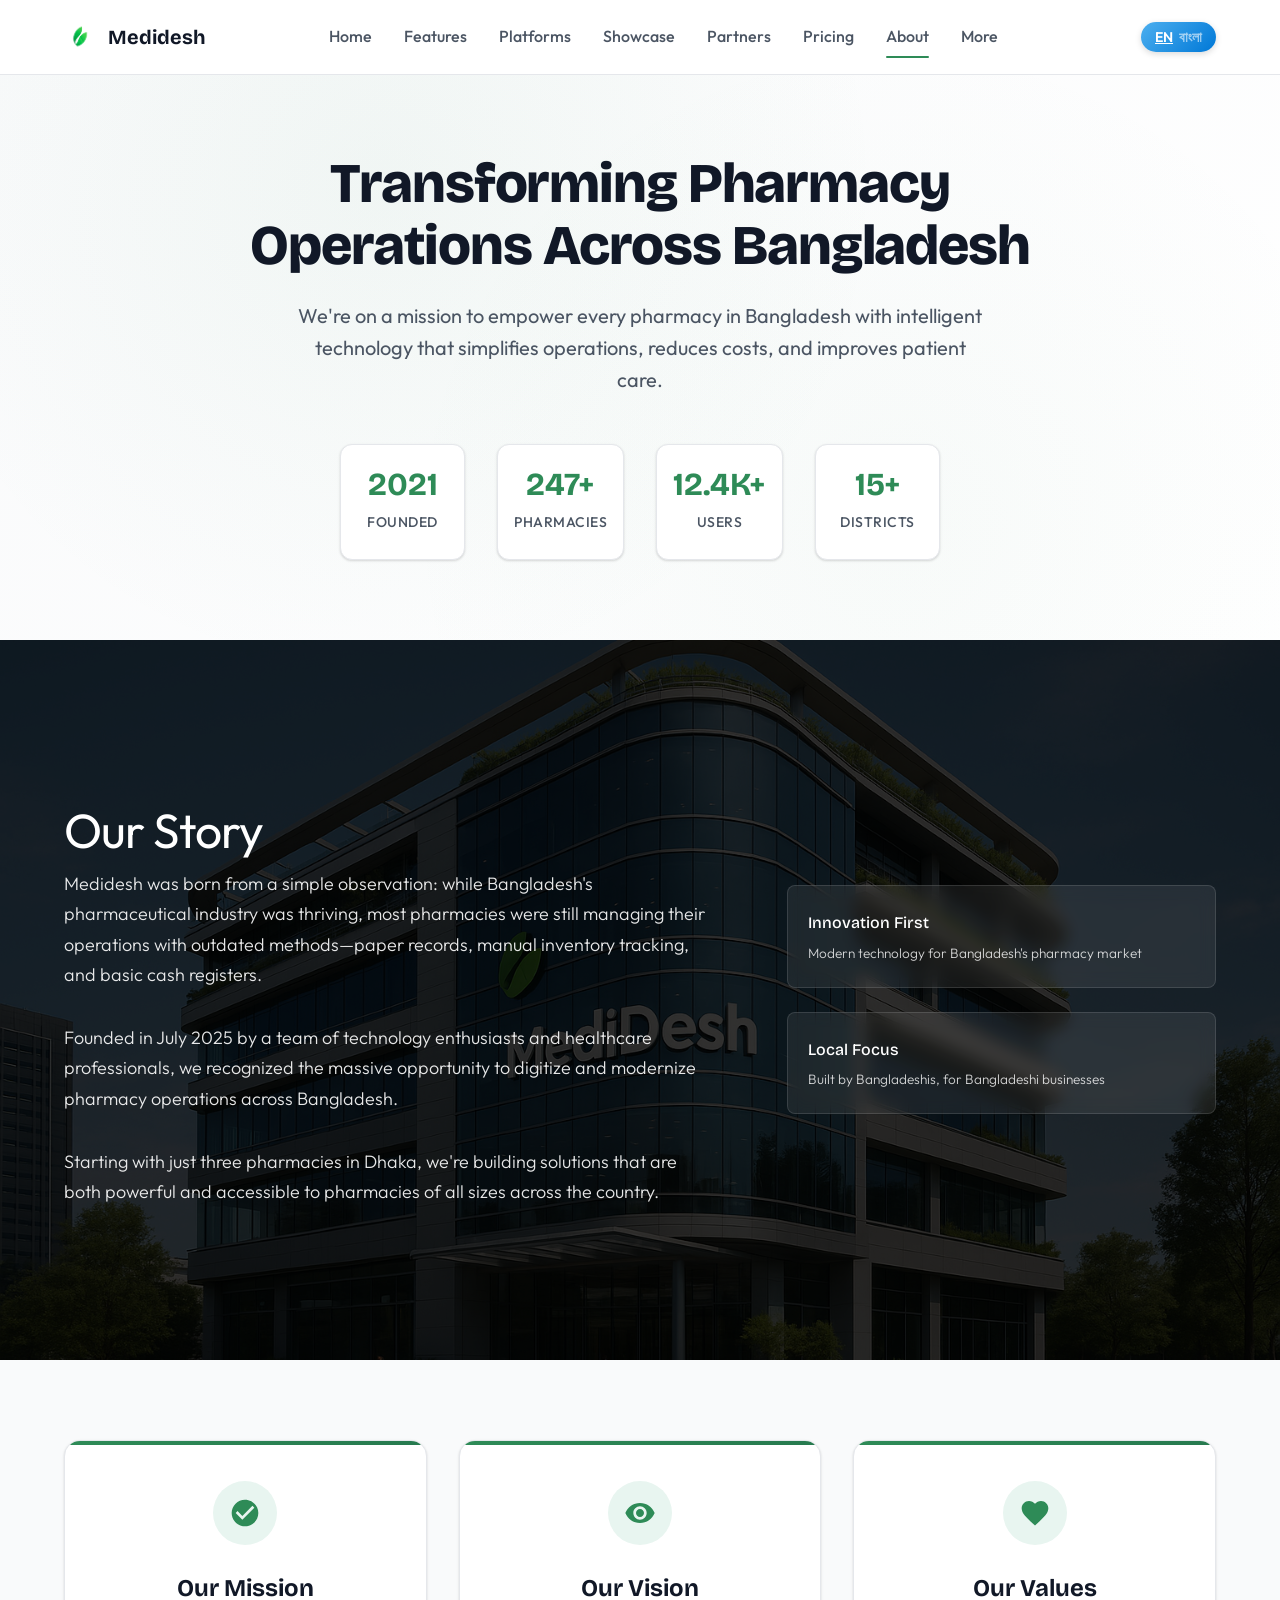
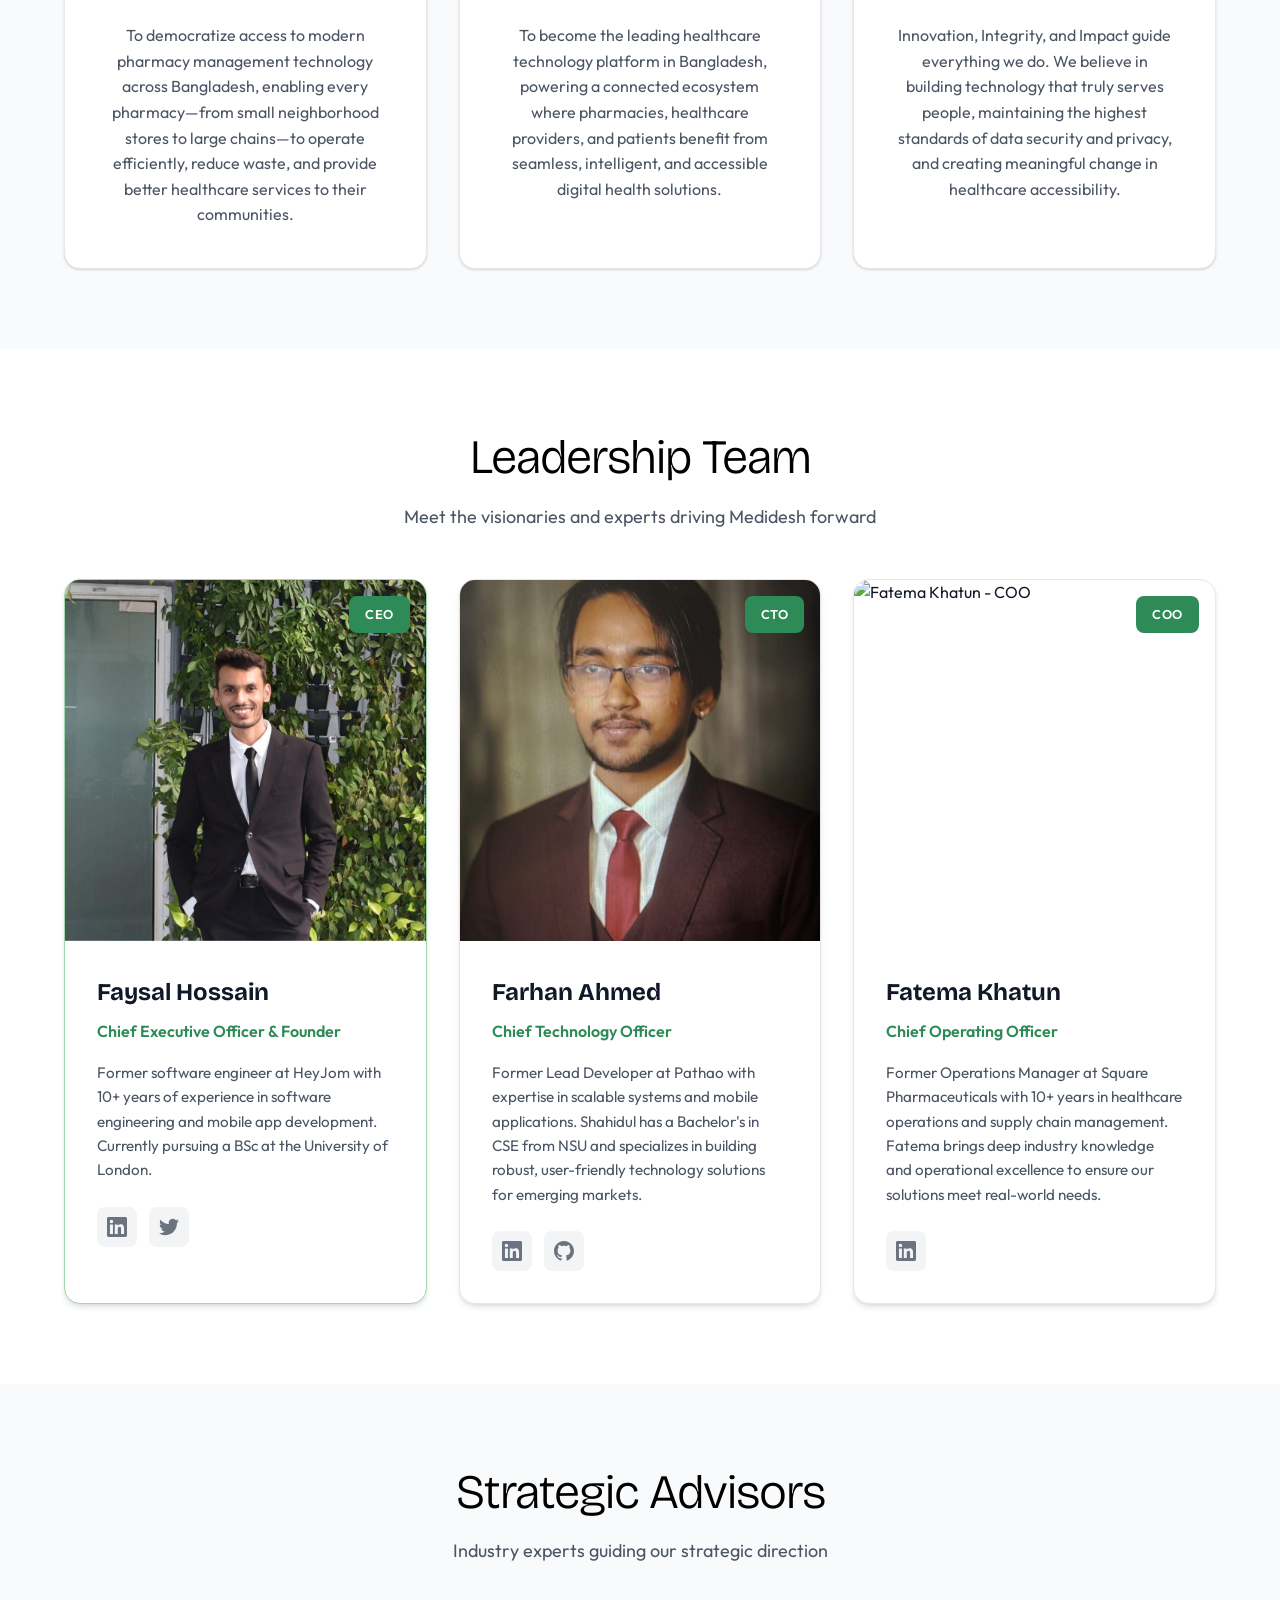
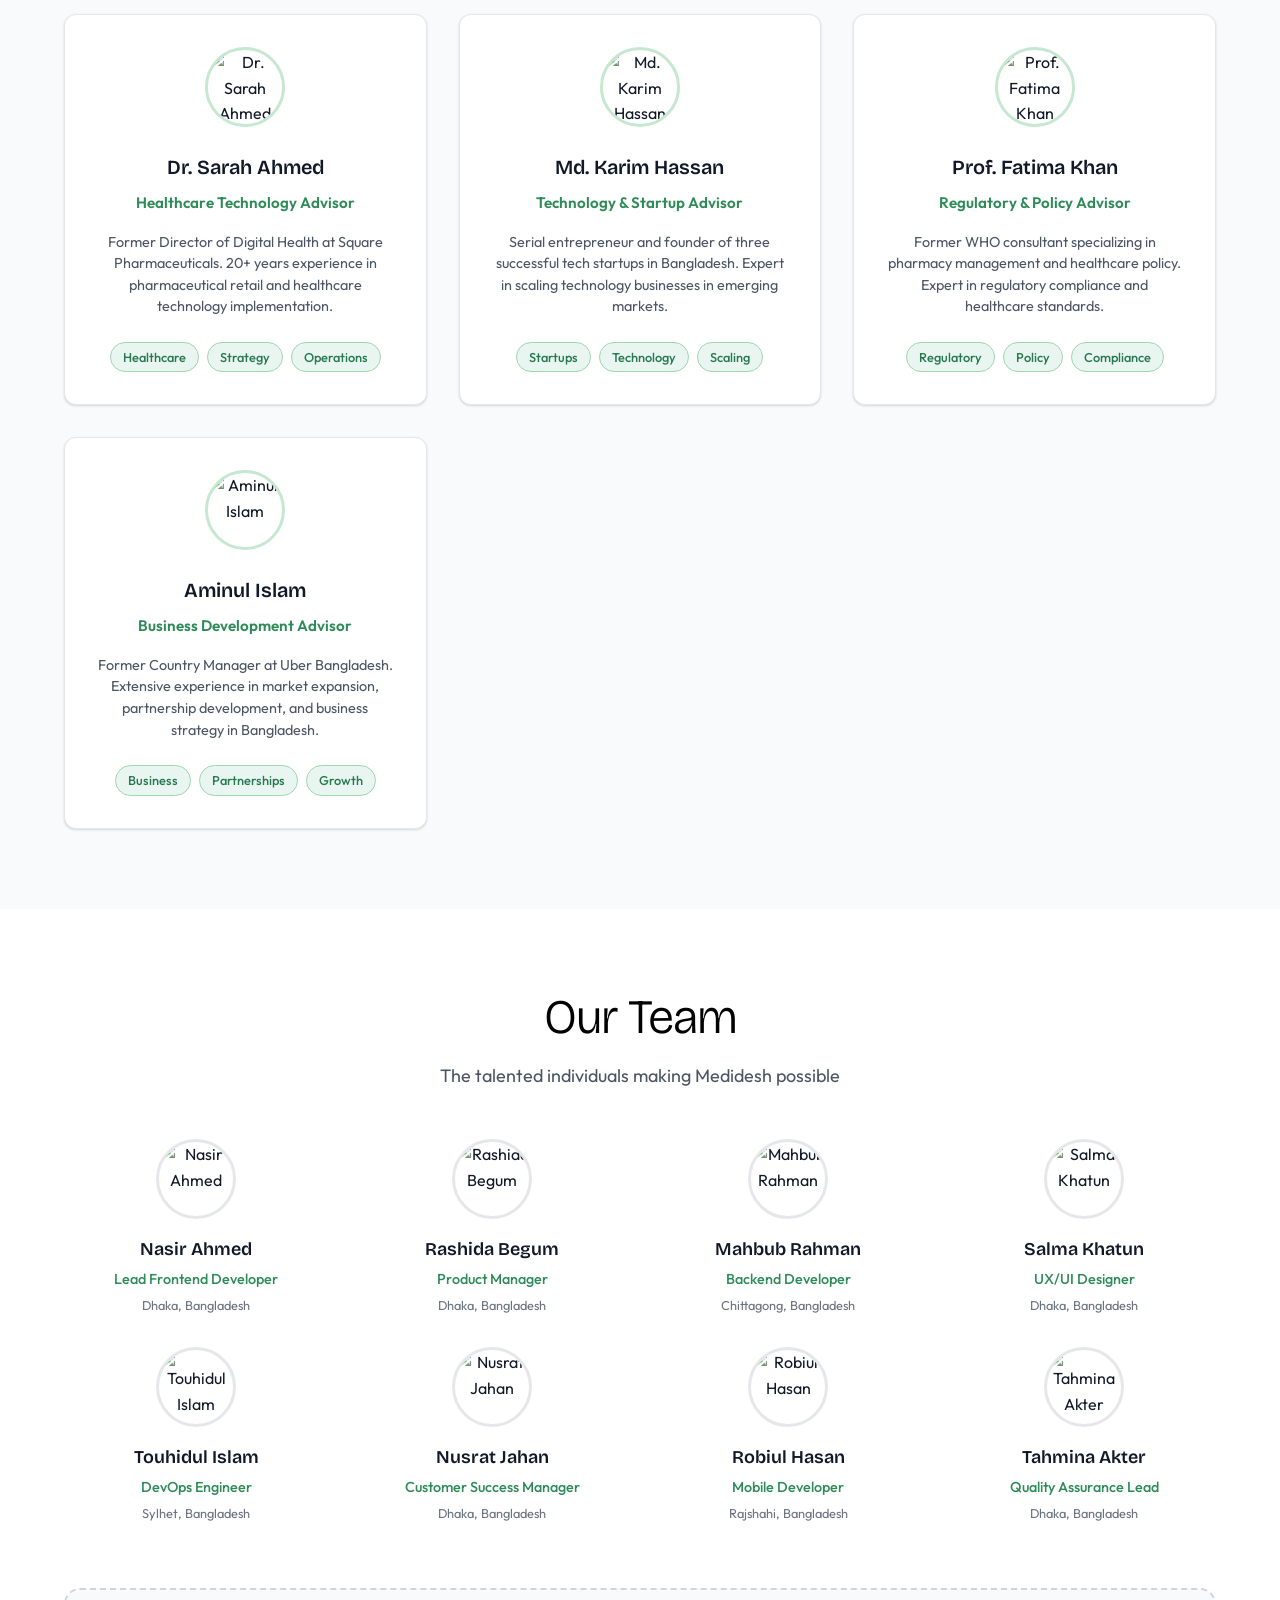
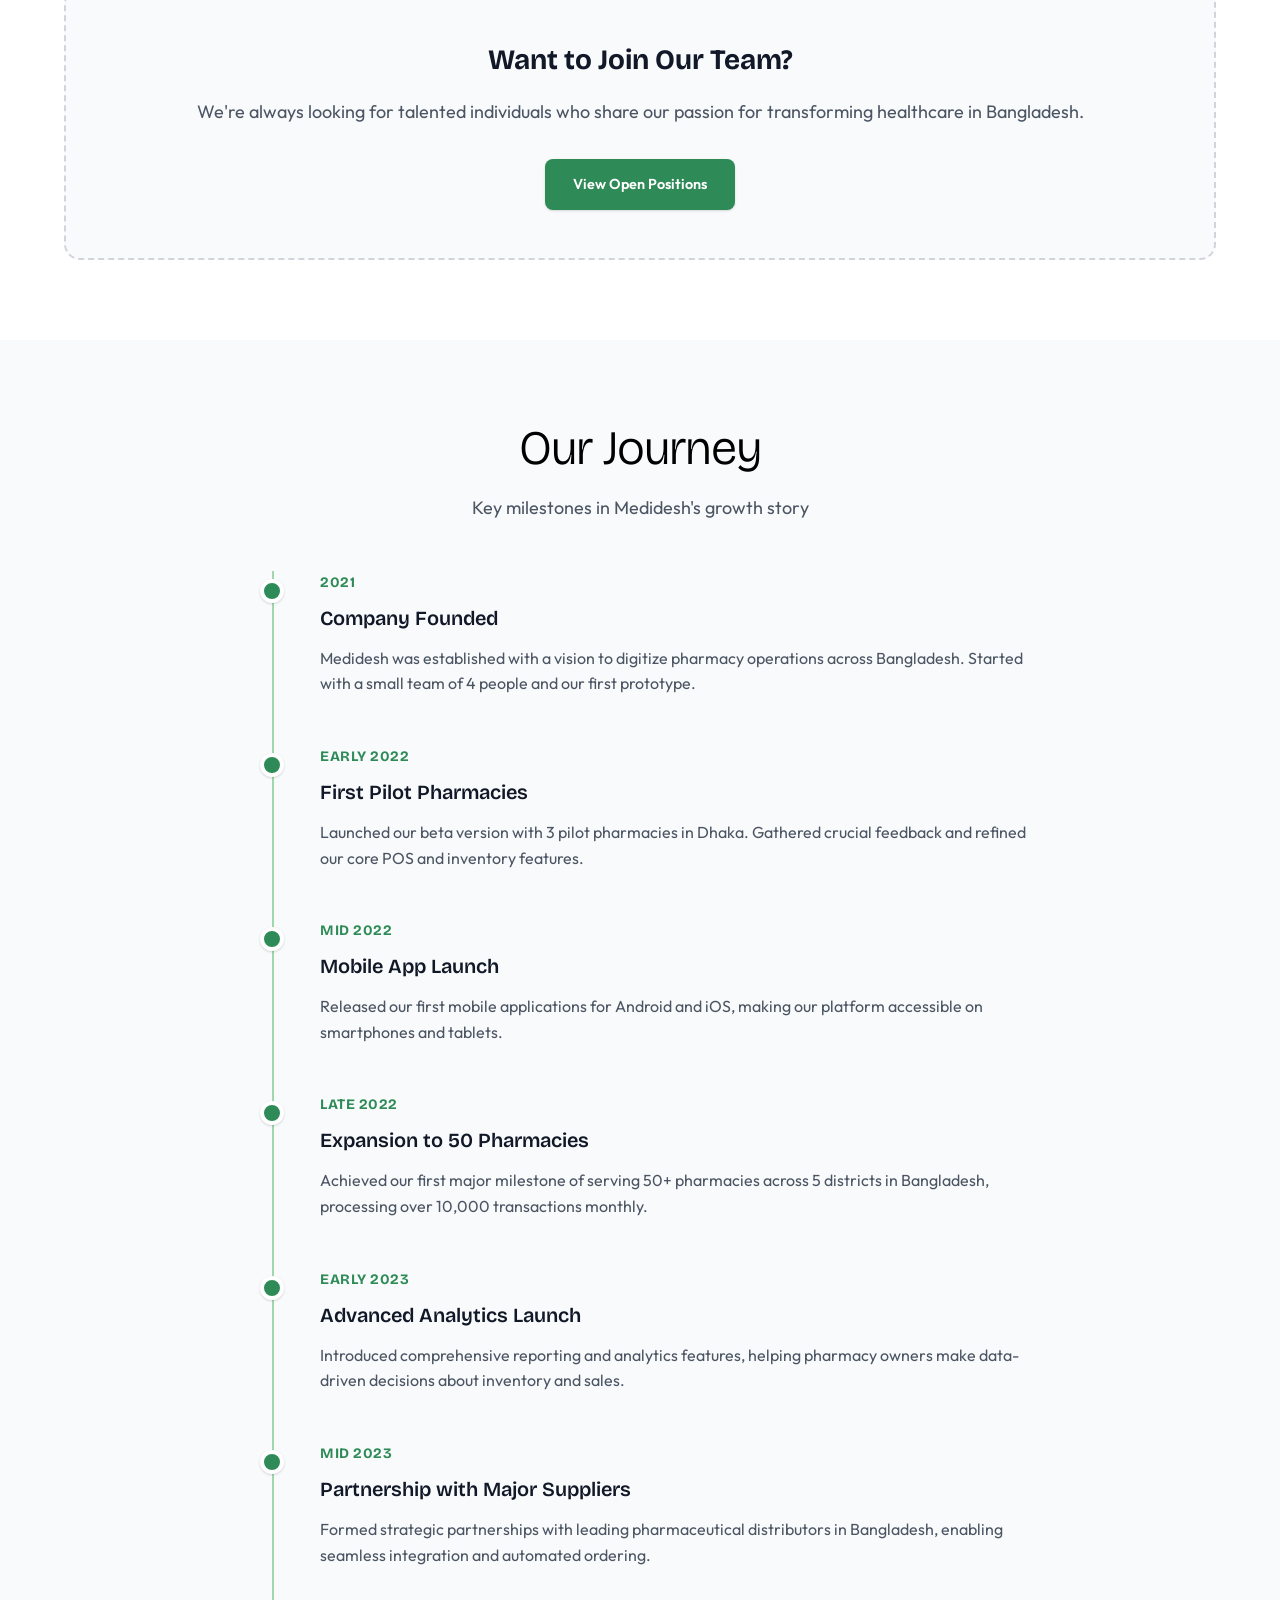
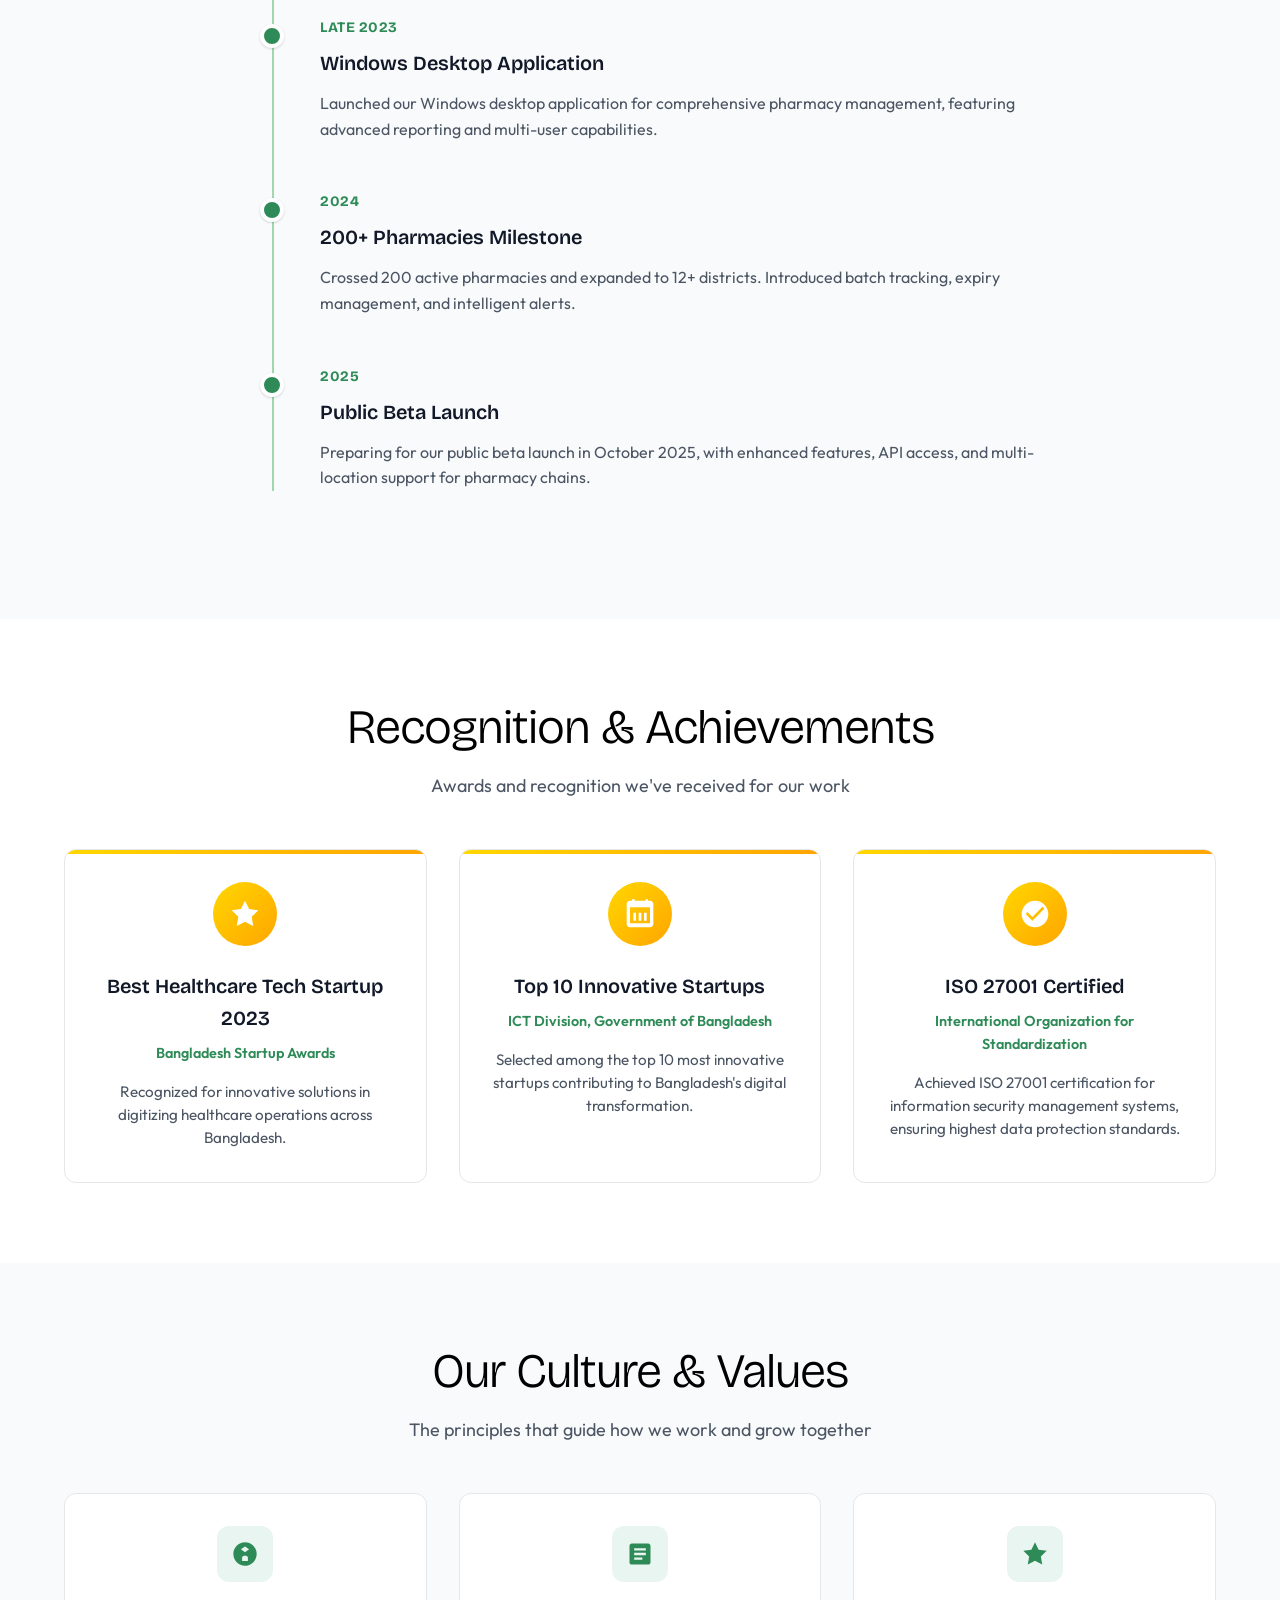
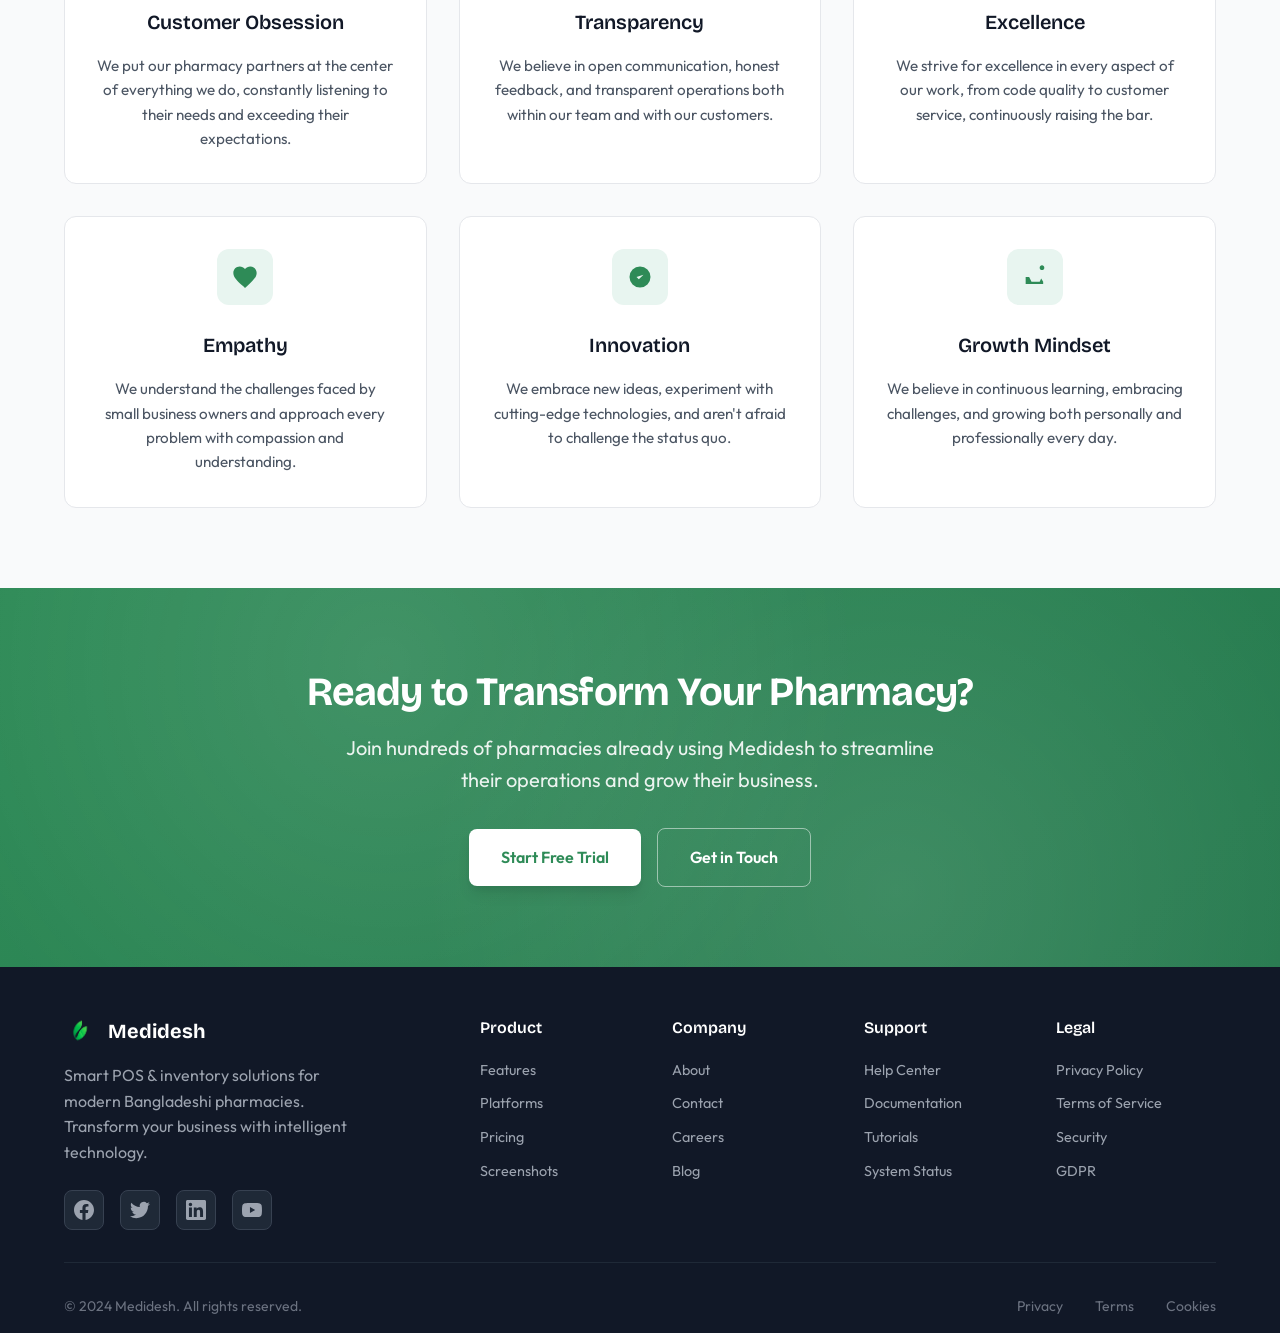
==== commit 90d2597d: "fixed header and footer, refined, removed unnecessary navs and made dropdown smaller and kept consis" ====
--- a/pages/about.html
+++ b/pages/about.html
@@ -33,19 +33,16 @@
                     <a href="../index.html" class="nav-link">Home</a>
                     <a href="../index.html#features" class="nav-link">Features</a>
                     <a href="../index.html#platforms" class="nav-link">Platforms</a>
+                    <a href="../index.html#showcase" class="nav-link">Showcase</a>
+                    <a href="../index.html#partners" class="nav-link">Partners</a>
                     <a href="../index.html#pricing" class="nav-link">Pricing</a>
-                    <a href="about.html" class="nav-link active">About</a>
-                    <a href="contact.html" class="nav-link">Contact</a>
+                    <a href="../pages/about.html" class="nav-link active">About</a>
                     <div class="dropdown">
                         <a href="#" class="nav-link">More</a>
                         <div class="dropdown-content">
                             <a href="../pages/contact.html">Contact</a>
-                            <a href="pages/careers.html">Careers</a>
-                            <a href="pages/blog.html">Blog</a>
-                            <a href="pages/help-center.html">Help Center</a>
-                            <a href="pages/documentation.html">Documentation</a>
-                            <a href="pages/tutorials.html">Tutorials</a>
-                            <a href="pages/system-status.html">System Status</a>
+                            <a href="../pages/help-center.html">Help Center</a>
+                            <a href="../pages/tutorials.html">Tutorials</a>
                         </div>
                     </div>
                 </nav>
@@ -699,93 +696,96 @@
         </section>
     </main>
 
-    <footer class="footer">
-        <div class="container">
-            <div class="footer-content">
-                <div class="footer-brand">
-                    <a class="brand" href="index.html">
-                        <img src="../assets/logo1.png" alt="Medidesh logo" class="logo">
-                        <span class="brand-name">Medidesh</span>
-                    </a>
-                    <p class="footer-description">Smart POS & inventory solutions for modern Bangladeshi pharmacies.
-                        Transform
-                        your business with intelligent technology.</p>
-                    <div class="footer-social">
-                        <a href="#" class="social-link" aria-label="Facebook">
-                            <svg viewBox="0 0 24 24" fill="currentColor">
-                                <path
-                                    d="M24 12.073c0-6.627-5.373-12-12-12s-12 5.373-12 12c0 5.99 4.388 10.954 10.125 11.854v-8.385H7.078v-3.47h3.047V9.43c0-3.007 1.792-4.669 4.533-4.669 1.312 0 2.686.235 2.686.235v2.953H15.83c-1.491 0-1.956.925-1.956 1.874v2.25h3.328l-.532 3.47h-2.796v8.385C19.612 23.027 24 18.062 24 12.073z" />
-                            </svg>
-                        </a>
-                        <a href="#" class="social-link" aria-label="Twitter">
-                            <svg viewBox="0 0 24 24" fill="currentColor">
-                                <path
-                                    d="M23.953 4.57a10 10 0 01-2.825.775 4.958 4.958 0 002.163-2.723c-.951.555-2.005.959-3.127 1.184a4.92 4.92 0 00-8.384 4.482C7.69 8.095 4.067 6.13 1.64 3.162a4.822 4.822 0 00-.666 2.475c0 1.71.87 3.213 2.188 4.096a4.904 4.904 0 01-2.228-.616v.06a4.923 4.923 0 003.946 4.827 4.996 4.996 0 01-2.212.085 4.936 4.936 0 004.604 3.417 9.867 9.867 0 01-6.102 2.105c-.39 0-.779-.023-1.17-.067a13.995 13.995 0 007.557 2.209c9.053 0 13.998-7.496 13.998-13.985 0-.21 0-.42-.015-.63A9.935 9.935 0 0024 4.59z" />
-                            </svg>
-                        </a>
-                        <a href="#" class="social-link" aria-label="LinkedIn">
-                            <svg viewBox="0 0 24 24" fill="currentColor">
-                                <path
-                                    d="M20.447 20.452h-3.554v-5.569c0-1.328-.027-3.037-1.852-3.037-1.853 0-2.136 1.445-2.136 2.939v5.667H9.351V9h3.414v1.561h.046c.477-.9 1.637-1.85 3.37-1.85 3.601 0 4.267 2.37 4.267 5.455v6.286zM5.337 7.433c-1.144 0-2.063-.926-2.063-2.065 0-1.138.92-2.063 2.063-2.063 1.14 0 2.064.925 2.064 2.063 0 1.139-.925 2.065-2.064 2.065zm1.782 13.019H3.555V9h3.564v11.452zM22.225 0H1.771C.792 0 0 .774 0 1.729v20.542C0 23.227.792 24 1.771 24h20.451C23.2 24 24 23.227 24 22.271V1.729C24 .774 23.2 0 22.222 0h.003z" />
-                            </svg>
-                        </a>
-                        <a href="#" class="social-link" aria-label="YouTube">
-                            <svg viewBox="0 0 24 24" fill="currentColor">
-                                <path
-                                    d="M23.498 6.186a3.016 3.016 0 0 0-2.122-2.136C19.505 3.545 12 3.545 12 3.545s-7.505 0-9.377.505A3.017 3.017 0 0 0 .502 6.186C0 8.07 0 12 0 12s0 3.93.502 5.814a3.016 3.016 0 0 0 2.122 2.136c1.871.505 9.376.505 9.376.505s7.505 0 9.377-.505a3.015 3.015 0 0 0 2.122-2.136C24 15.93 24 12 24 12s0-3.93-.502-5.814zM9.545 15.568V8.432L15.818 12l-6.273 3.568z" />
-                            </svg>
-                        </a>
-                    </div>
-                </div>
-
-                <div class="footer-links">
-                    <div class="footer-column"></div>
-
-                    <div class="footer-column">
-                        <h4 class="footer-title">Company</h4>
-                        <ul class="footer-list">
-                            <li><a href="about.html">About</a></li>
-                            <li><a href="contact.html">Contact</a></li>
-                            <li><a href="careers.html">Careers</a></li>
-                            <li><a href="blog.html">Blog</a></li>
-                        </ul>
-                    </div>
-
-                    <div class="footer-column">
-                        <h4 class="footer-title">Support</h4>
-                        <ul class="footer-list">
-                            <li><a href="help.html">Help Center</a></li>
-                           
-                            <li><a href="tutorials.html">Tutorials</a></li>
-                            <li><a href="status.html">System Status</a></li>
-                        </ul>
-                    </div>
-
-                    <div class="footer-column">
-                        <h4 class="footer-title">Legal</h4>
-                        <ul class="footer-list">
-                            <li><a href="privacy.html">Privacy Policy</a></li>
-                            <li><a href="terms.html">Terms of Service</a></li>
-                            <li><a href="security.html">Security</a></li>
-                            <li><a href="gdpr.html">GDPR</a></li>
-                        </ul>
-                    </div>
-                </div>
-
-            </div>
-
-            <div class="footer-bottom">
-                <div class="footer-bottom-content">
-                    <p class="footer-copyright">© 2024 Medidesh. All rights reserved.</p>
-                    <div class="footer-bottom-links">
-                        <a href="pages/privacy.html">Privacy</a>
-                        <a href="pages/terms.html">Terms</a>
-                        <a href="pages/cookies.html">Cookies</a>
-                    </div>
-                </div>
-            </div>
+  <footer class="footer">
+    <div class="container">
+      <div class="footer-content">
+        <div class="footer-brand">
+          <a class="brand" href="index.html">
+            <img src="../assets/logo1.png" alt="Medidesh logo" class="logo">
+            <span class="brand-name">Medidesh</span>
+          </a>
+          <p class="footer-description">Smart POS & inventory solutions for modern Bangladeshi pharmacies. Transform
+            your business with intelligent technology.</p>
+          <div class="footer-social">
+            <a href="#" class="social-link" aria-label="Facebook">
+              <svg viewBox="0 0 24 24" fill="currentColor">
+                <path
+                  d="M24 12.073c0-6.627-5.373-12-12-12s-12 5.373-12 12c0 5.99 4.388 10.954 10.125 11.854v-8.385H7.078v-3.47h3.047V9.43c0-3.007 1.792-4.669 4.533-4.669 1.312 0 2.686.235 2.686.235v2.953H15.83c-1.491 0-1.956.925-1.956 1.874v2.25h3.328l-.532 3.47h-2.796v8.385C19.612 23.027 24 18.062 24 12.073z" />
+              </svg>
+            </a>
+            <a href="#" class="social-link" aria-label="Twitter">
+              <svg viewBox="0 0 24 24" fill="currentColor">
+                <path
+                  d="M23.953 4.57a10 10 0 01-2.825.775 4.958 4.958 0 002.163-2.723c-.951.555-2.005.959-3.127 1.184a4.92 4.92 0 00-8.384 4.482C7.69 8.095 4.067 6.13 1.64 3.162a4.822 4.822 0 00-.666 2.475c0 1.71.87 3.213 2.188 4.096a4.904 4.904 0 01-2.228-.616v.06a4.923 4.923 0 003.946 4.827 4.996 4.996 0 01-2.212.085 4.936 4.936 0 004.604 3.417 9.867 9.867 0 01-6.102 2.105c-.39 0-.779-.023-1.17-.067a13.995 13.995 0 007.557 2.209c9.053 0 13.998-7.496 13.998-13.985 0-.21 0-.42-.015-.63A9.935 9.935 0 0024 4.59z" />
+              </svg>
+            </a>
+            <a href="#" class="social-link" aria-label="LinkedIn">
+              <svg viewBox="0 0 24 24" fill="currentColor">
+                <path
+                  d="M20.447 20.452h-3.554v-5.569c0-1.328-.027-3.037-1.852-3.037-1.853 0-2.136 1.445-2.136 2.939v5.667H9.351V9h3.414v1.561h.046c.477-.9 1.637-1.85 3.37-1.85 3.601 0 4.267 2.37 4.267 5.455v6.286zM5.337 7.433c-1.144 0-2.063-.926-2.063-2.065 0-1.138.92-2.063 2.063-2.063 1.14 0 2.064.925 2.064 2.063 0 1.139-.925 2.065-2.064 2.065zm1.782 13.019H3.555V9h3.564v11.452zM22.225 0H1.771C.792 0 0 .774 0 1.729v20.542C0 23.227.792 24 1.771 24h20.451C23.2 24 24 23.227 24 22.271V1.729C24 .774 23.2 0 22.222 0h.003z" />
+              </svg>
+            </a>
+            <a href="#" class="social-link" aria-label="YouTube">
+              <svg viewBox="0 0 24 24" fill="currentColor">
+                <path
+                  d="M23.498 6.186a3.016 3.016 0 0 0-2.122-2.136C19.505 3.545 12 3.545 12 3.545s-7.505 0-9.377.505A3.017 3.017 0 0 0 .502 6.186C0 8.07 0 12 0 12s0 3.93.502 5.814a3.016 3.016 0 0 0 2.122 2.136c1.871.505 9.376.505 9.376.505s7.505 0 9.377-.505a3.015 3.015 0 0 0 2.122-2.136C24 15.93 24 12 24 12s0-3.93-.502-5.814zM9.545 15.568V8.432L15.818 12l-6.273 3.568z" />
+              </svg>
+            </a>
+          </div>
         </div>
-    </footer>
+
+        <div class="footer-links">
+          <div class="footer-column">
+            <h4 class="footer-title">Product</h4>
+            <ul class="footer-list">
+              <li><a href="#features">Features</a></li>
+              <li><a href="#platforms">Platforms</a></li>
+              <li><a href="#pricing">Pricing</a></li>
+              <li><a href="#showcase">Screenshots</a></li>
+            </ul>
+          </div>
+          <div class="footer-column">
+            <h4 class="footer-title">Company</h4>
+            <ul class="footer-list">
+              <li><a href="../pages/about.html">About</a></li>
+              <li><a href="../pages/contact.html">Contact</a></li>
+              <li><a href="../pages/careers.html">Careers</a></li>
+              <li><a href="../pages/blog.html">Blog</a></li>
+            </ul>
+          </div>
+          <div class="footer-column">
+            <h4 class="footer-title">Support</h4>
+            <ul class="footer-list">
+              <li><a href="../pages/help-center.html">Help Center</a></li>
+              <li><a href="../pages/documentation.html">Documentation</a></li>
+              <li><a href="../pages/tutorials.html">Tutorials</a></li>
+              <li><a href="../pages/status.html">System Status</a></li>
+            </ul>
+          </div>
+          <div class="footer-column">
+            <h4 class="footer-title">Legal</h4>
+            <ul class="footer-list">
+              <li><a href="../pages/privacy.html">Privacy Policy</a></li>
+              <li><a href="../pages/terms.html">Terms of Service</a></li>
+              <li><a href="../pages/security.html">Security</a></li>
+              <li><a href="../pages/gdpr.html">GDPR</a></li>
+            </ul>
+          </div>
+        </div>
+      </div>
+
+      <div class="footer-bottom">
+        <div class="footer-bottom-content">
+          <p class="footer-copyright">© 2024 Medidesh. All rights reserved.</p>
+          <div class="footer-bottom-links">
+            <a href="../pages/privacy.html">Privacy</a>
+            <a href="../pages/terms.html">Terms</a>
+            <a href="../pages/cookies.html">Cookies</a>
+          </div>
+        </div>
+      </div>
+    </div>
+  </footer>
 
     <script src="../js/main.js"></script>
 </body>
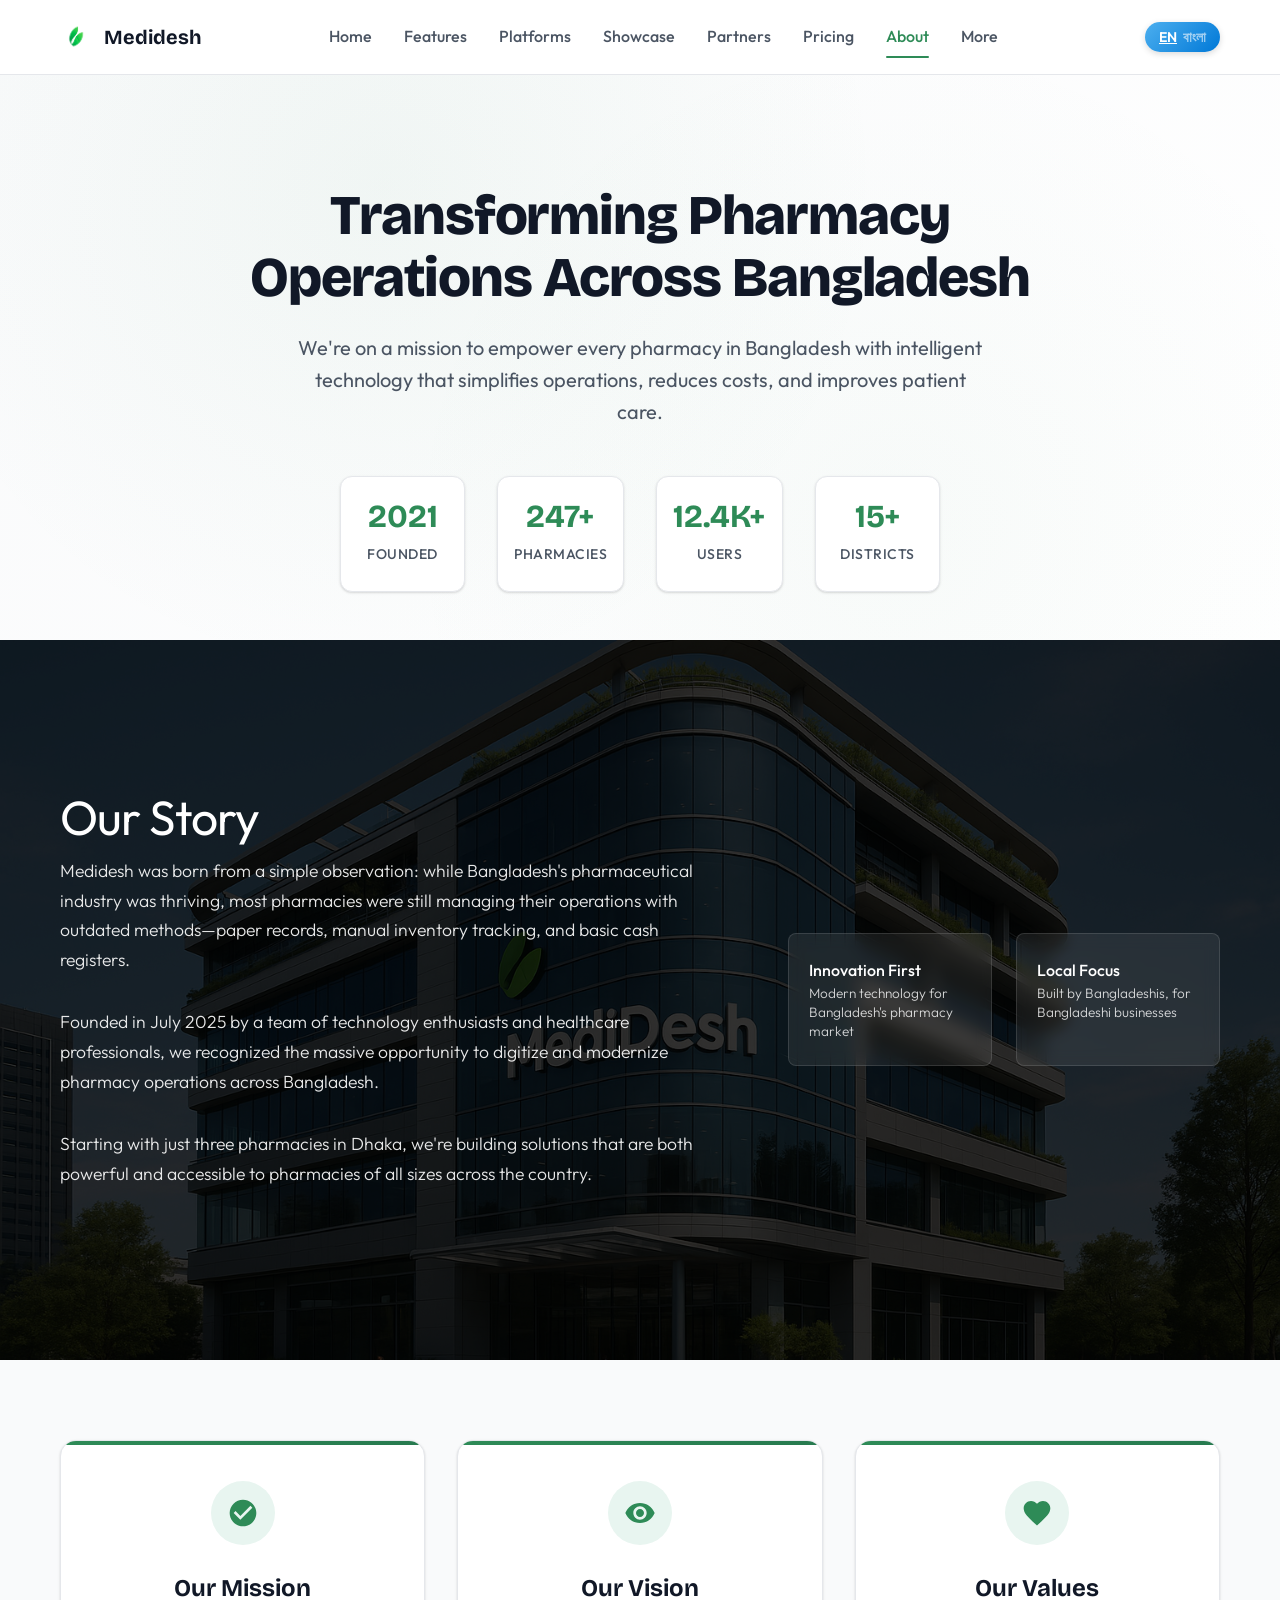
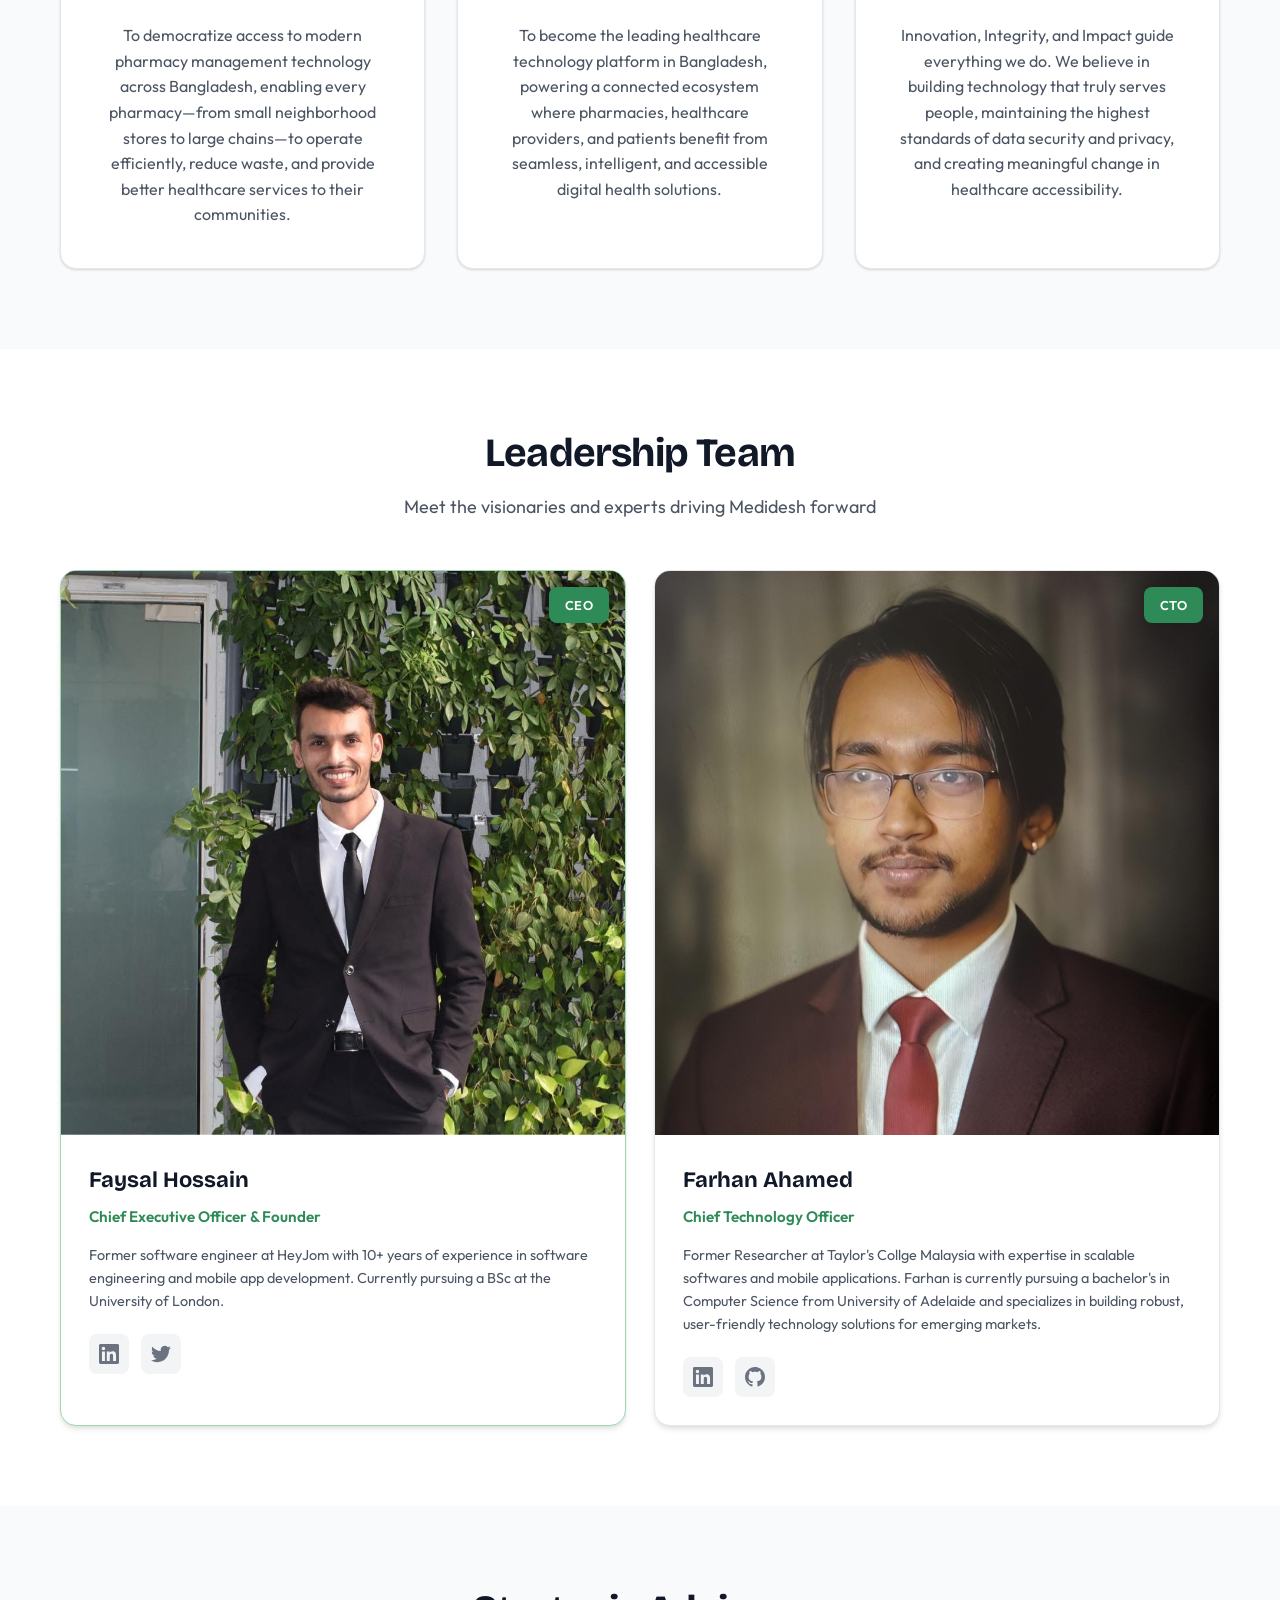
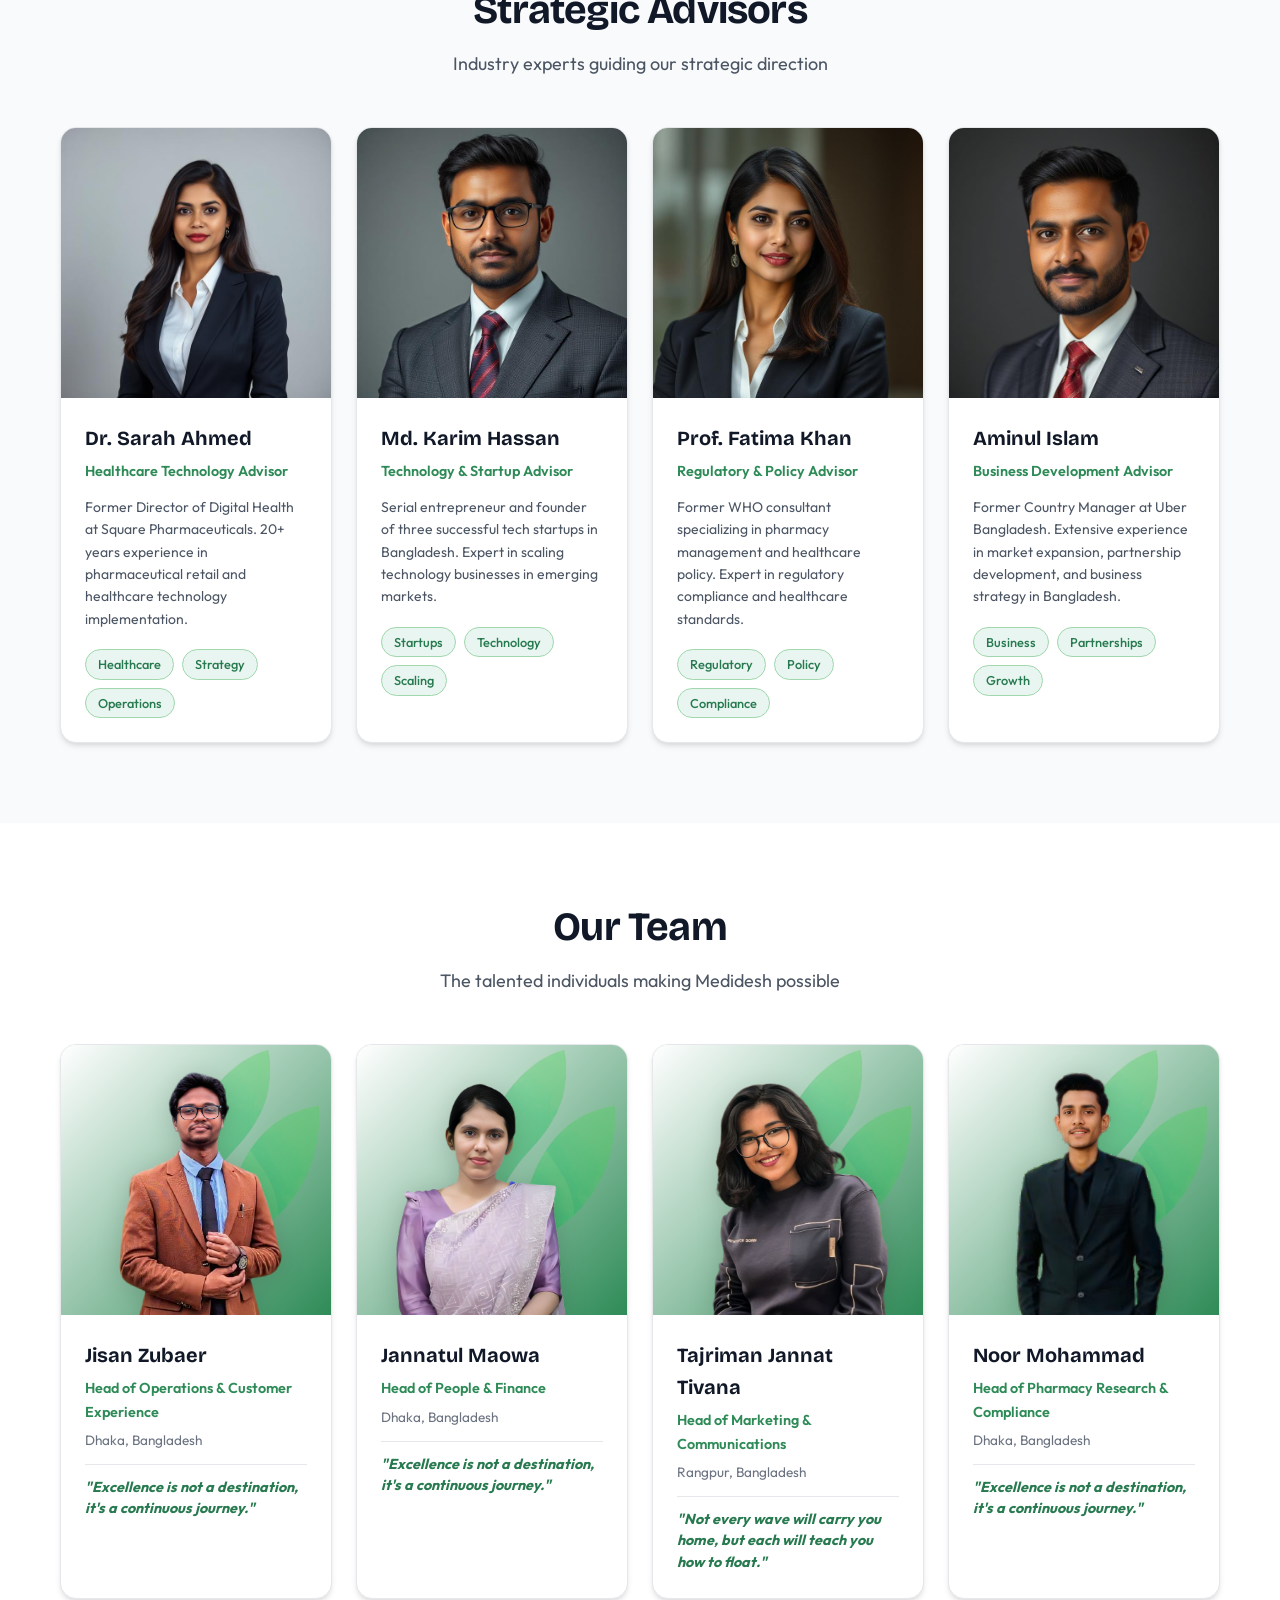
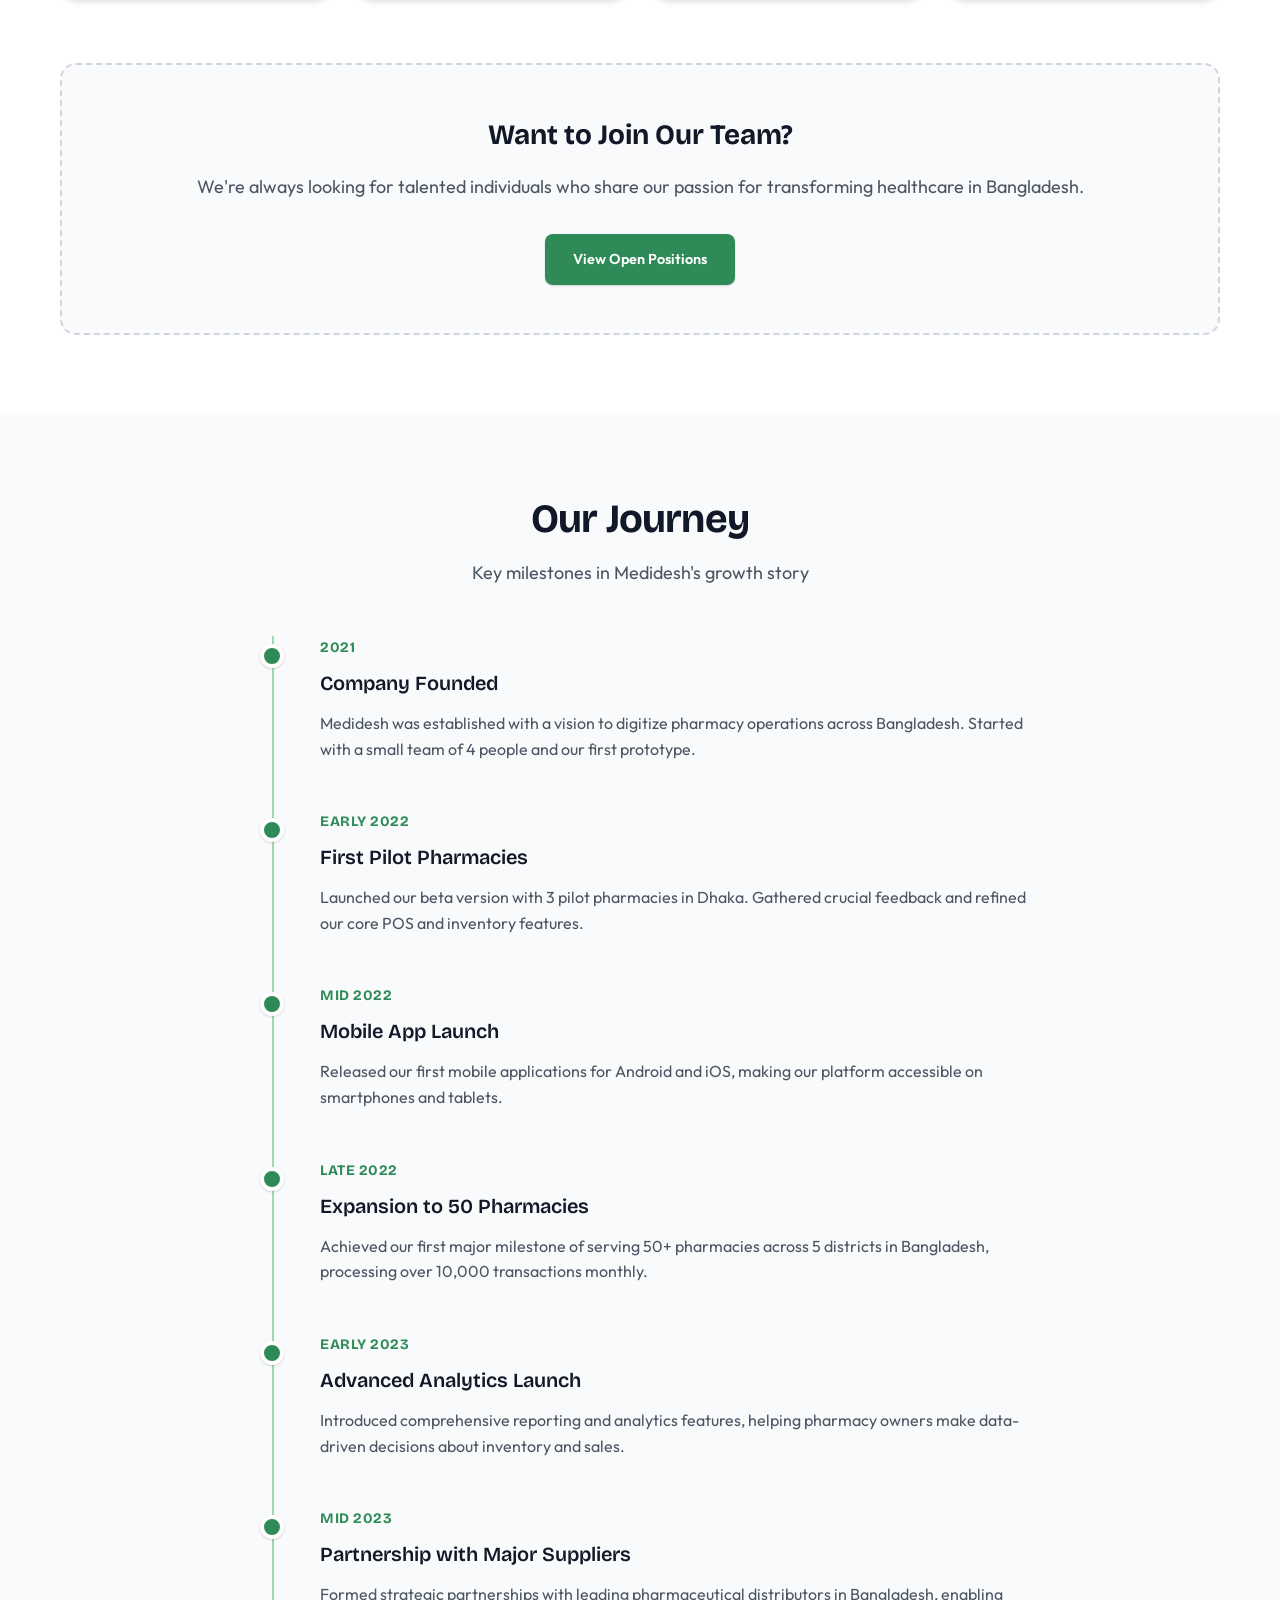
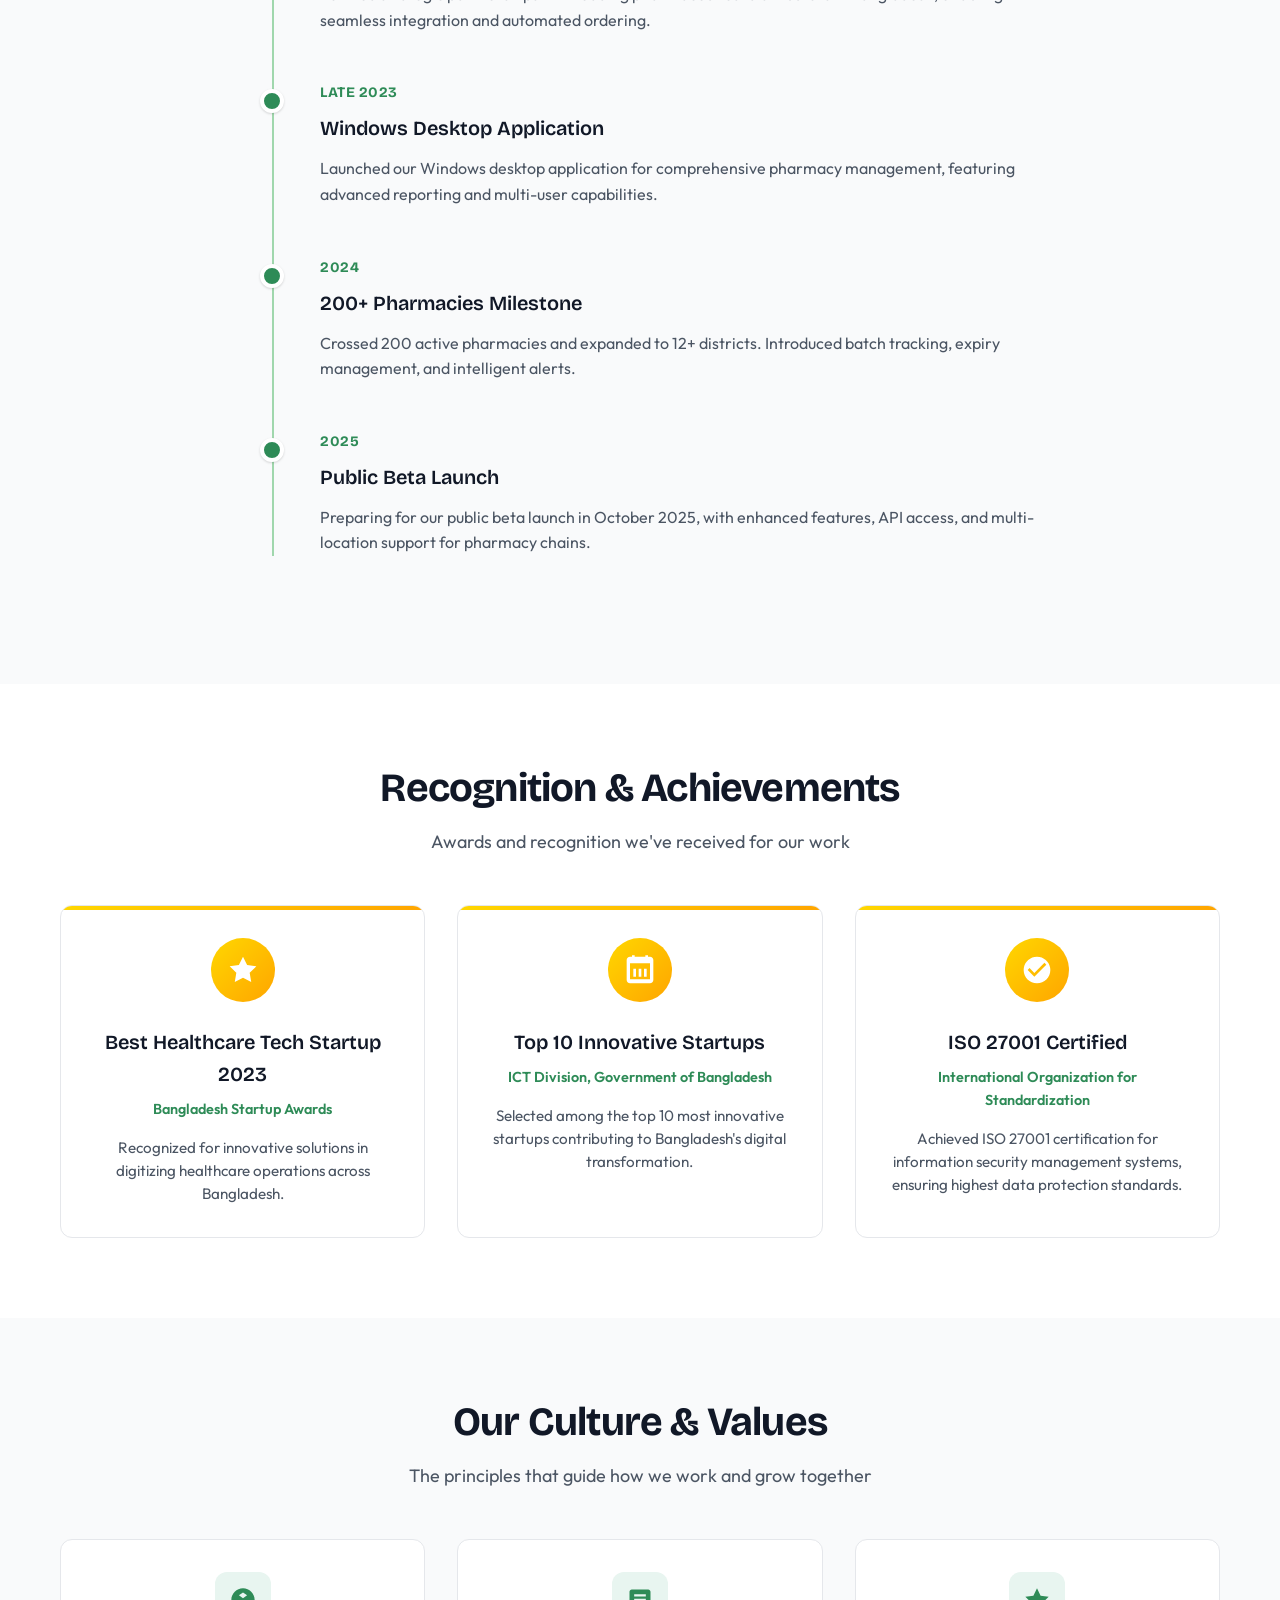
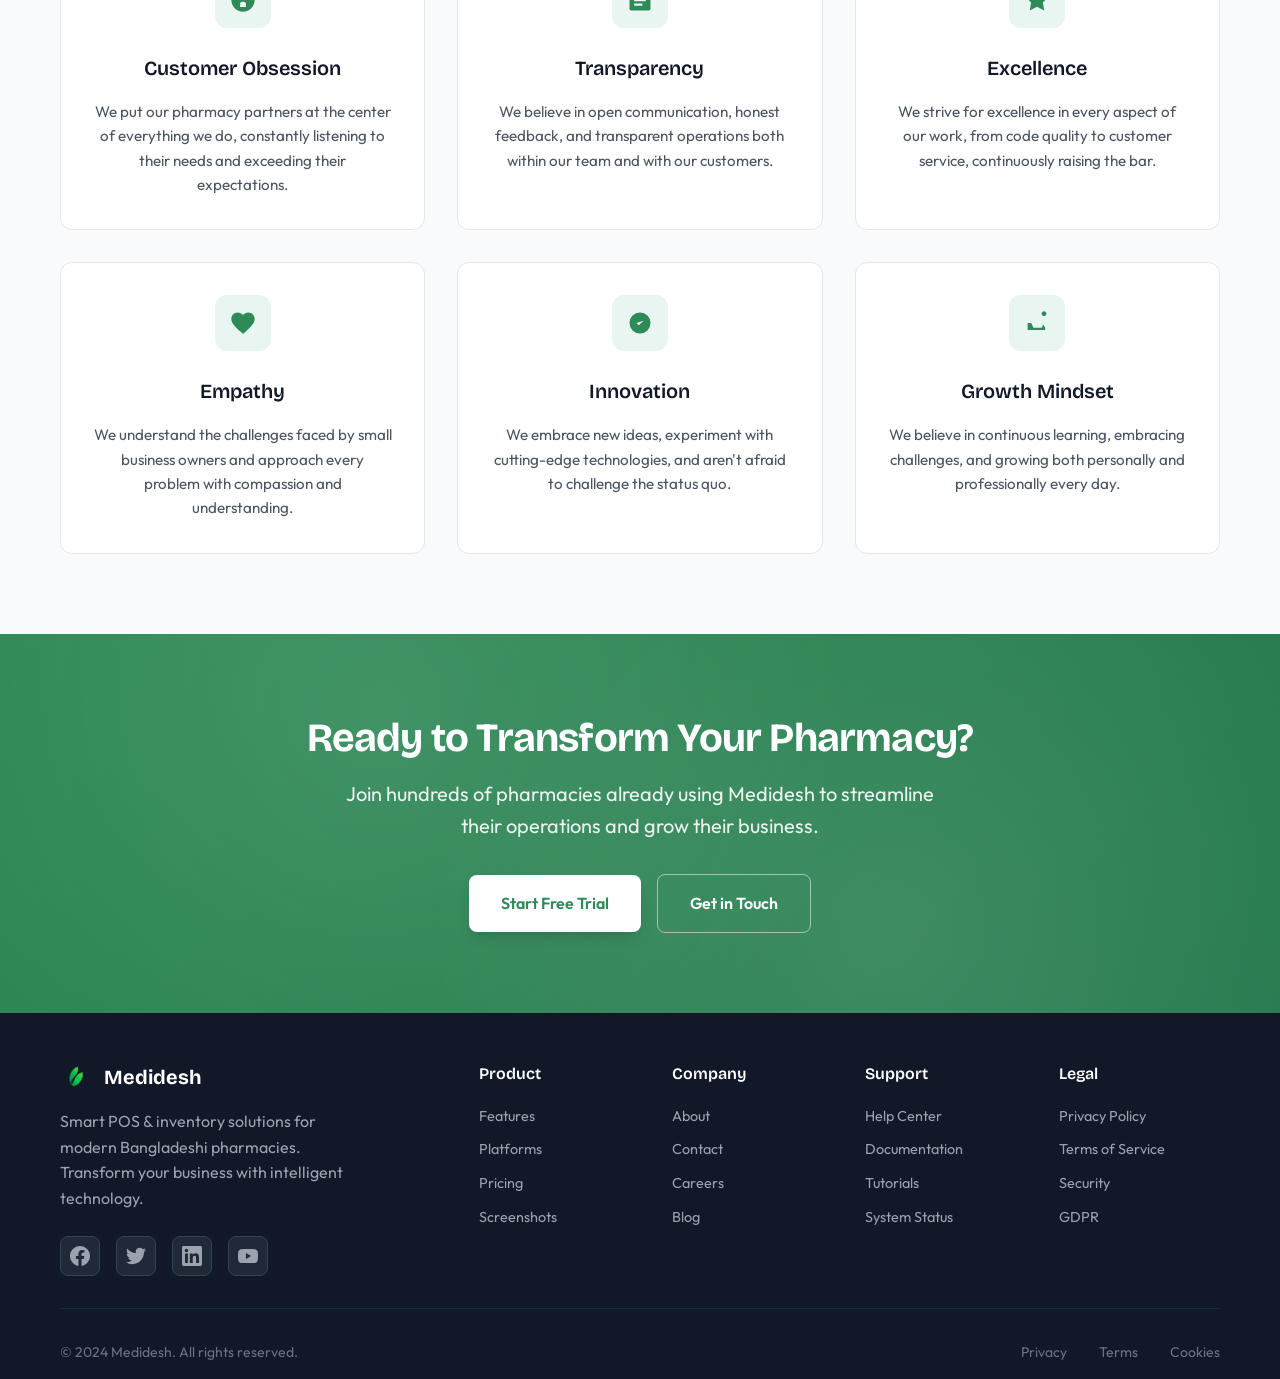
==== commit d67fe93a: "Added images of members, added placeholders for advisors, fixed dropdown errors in mobile view, adde" ====
--- a/pages/about.html
+++ b/pages/about.html
@@ -15,9 +15,12 @@
     <link rel="preconnect" href="https://fonts.googleapis.com">
     <link rel="preconnect" href="https://fonts.gstatic.com" crossorigin>
     <link href="https://fonts.googleapis.com/css2?family=Outfit:wght@100..900&display=swap" rel="stylesheet">
+    <link rel="stylesheet" href="../css/about.css">
 
     <link rel="stylesheet" href="../css/site.css">
-    <link rel="stylesheet" href="../css/about.css">
+    
+  
+
 </head>
 
 <body>
@@ -219,14 +222,14 @@
 
                     <div class="leader-card">
                         <div class="leader-image">
-                            <img src="../assets/about/farhan.JPG" alt="Farhan Ahmed - CTO & Co-founder" loading="lazy">
+                            <img src="../assets/about/farhan.jpg" alt="Farhan Ahmed - CTO & Co-founder" loading="lazy">
                             <div class="leader-badge">CTO</div>
                         </div>
                         <div class="leader-info">
-                            <h3 class="leader-name">Farhan Ahmed </h3>
+                            <h3 class="leader-name">Farhan Ahamed </h3>
                             <p class="leader-title">Chief Technology Officer</p>
-                            <p class="leader-bio">Former Lead Developer at Pathao with expertise in scalable systems and
-                                mobile applications. Shahidul has a Bachelor's in CSE from NSU and specializes in
+                            <p class="leader-bio">Former Researcher at Taylor's Collge Malaysia with expertise in scalable softwares and
+                                mobile applications. Farhan is currently pursuing a bachelor's in Computer Science from University of Adelaide and specializes in
                                 building robust, user-friendly technology solutions for emerging markets.</p>
                             <div class="leader-social">
                                 <a href="#" aria-label="LinkedIn">
@@ -245,29 +248,7 @@
                         </div>
                     </div>
 
-                    <div class="leader-card">
-                        <div class="leader-image">
-                            <img src="../assets/coo-avatar.jpg" alt="Fatema Khatun - COO" loading="lazy">
-                            <div class="leader-badge">COO</div>
-                        </div>
-                        <div class="leader-info">
-                            <h3 class="leader-name">Fatema Khatun</h3>
-                            <p class="leader-title">Chief Operating Officer</p>
-                            <p class="leader-bio">Former Operations Manager at Square Pharmaceuticals with 10+ years in
-                                healthcare operations and supply chain management. Fatema brings deep industry knowledge
-                                and operational excellence to ensure our solutions meet real-world needs.</p>
-                            <div class="leader-social">
-                                <a href="#" aria-label="LinkedIn">
-                                    <svg viewBox="0 0 24 24" fill="currentColor">
-                                        <path
-                                            d="M20.447 20.452h-3.554v-5.569c0-1.328-.027-3.037-1.852-3.037-1.853 0-2.136 1.445-2.136 2.939v5.667H9.351V9h3.414v1.561h.046c.477-.9 1.637-1.85 3.37-1.85 3.601 0 4.267 2.37 4.267 5.455v6.286zM5.337 7.433c-1.144 0-2.063-.926-2.063-2.065 0-1.138.92-2.063 2.063-2.063 1.14 0 2.064.925 2.064 2.063 0 1.139-.925 2.065-2.064 2.065zm1.782 13.019H3.555V9h3.564v11.452zM22.225 0H1.771C.792 0 0 .774 0 1.729v20.542C0 23.227.792 24 1.771 24h20.451C23.2 24 24 23.227 24 22.271V1.729C24 .774 23.2 0 22.222 0h.003z" />
-                                    </svg>
-                                </a>
-                            </div>
-                        </div>
-                    </div>
-                </div>
-            </div>
+
         </section>
 
         <section class="advisors-section">
@@ -280,7 +261,7 @@
                 <div class="advisors-grid">
                     <div class="advisor-card">
                         <div class="advisor-image">
-                            <img src="../assets/advisor1.jpg" alt="Dr. Sarah Ahmed" loading="lazy">
+                            <img src="../assets/advisor1.jpeg" alt="Dr. Sarah Ahmed" loading="lazy">
                         </div>
                         <div class="advisor-info">
                             <h3 class="advisor-name">Dr. Sarah Ahmed</h3>
@@ -297,7 +278,7 @@
 
                     <div class="advisor-card">
                         <div class="advisor-image">
-                            <img src="../assets/advisor2.jpg" alt="Md. Karim Hassan" loading="lazy">
+                            <img src="../assets/advisor2.jpeg" alt="Md. Karim Hassan" loading="lazy">
                         </div>
                         <div class="advisor-info">
                             <h3 class="advisor-name">Md. Karim Hassan</h3>
@@ -314,7 +295,7 @@
 
                     <div class="advisor-card">
                         <div class="advisor-image">
-                            <img src="../assets/advisor3.jpg" alt="Prof. Fatima Khan" loading="lazy">
+                            <img src="../assets/advisor3.jpeg" alt="Prof. Fatima Khan" loading="lazy">
                         </div>
                         <div class="advisor-info">
                             <h3 class="advisor-name">Prof. Fatima Khan</h3>
@@ -331,7 +312,7 @@
 
                     <div class="advisor-card">
                         <div class="advisor-image">
-                            <img src="../assets/advisor4.jpg" alt="Aminul Islam" loading="lazy">
+                            <img src="../assets/advisor4.jpeg" alt="Aminul Islam" loading="lazy">
                         </div>
                         <div class="advisor-info">
                             <h3 class="advisor-name">Aminul Islam</h3>
@@ -359,91 +340,53 @@
                 <div class="team-grid">
                     <div class="team-member">
                         <div class="member-image">
-                            <img src="../assets/team1.jpg" alt="Nasir Ahmed" loading="lazy">
+                            <img src="../assets/team1.png" alt="Jisan Zubaer" loading="lazy">
                         </div>
                         <div class="member-info">
-                            <h4 class="member-name">Nasir Ahmed</h4>
-                            <p class="member-role">Lead Frontend Developer</p>
+                            <h4 class="member-name">Jisan Zubaer</h4>
+                            <p class="member-role">Head of Operations & Customer Experience </p>
                             <p class="member-location">Dhaka, Bangladesh</p>
+                            <p class="member-quote">"Excellence is not a destination, it's a continuous journey."</p>
                         </div>
                     </div>
 
                     <div class="team-member">
                         <div class="member-image">
-                            <img src="../assets/team2.jpg" alt="Rashida Begum" loading="lazy">
+                            <img src="../assets/team2.png" alt="Jannatul Maowa" loading="lazy">
                         </div>
                         <div class="member-info">
-                            <h4 class="member-name">Rashida Begum</h4>
-                            <p class="member-role">Product Manager</p>
-                            <p class="member-location">Dhaka, Bangladesh</p>
+                            <h4 class="member-name">Jannatul Maowa</h4>
+                            <p class="member-role">Head of People & Finance </p> 
+                            <p class="member-location">Dhaka, Bangladesh</p> 
+                            <p class="member-quote">"Excellence is not a destination, it's a continuous journey."</p>
                         </div>
                     </div>
 
                     <div class="team-member">
                         <div class="member-image">
-                            <img src="../assets/team3.jpg" alt="Mahbub Rahman" loading="lazy">
+                            <img src="../assets/team3.png" alt="Tajriman Jannat Tivana" loading="lazy">
                         </div>
                         <div class="member-info">
-                            <h4 class="member-name">Mahbub Rahman</h4>
-                            <p class="member-role">Backend Developer</p>
-                            <p class="member-location">Chittagong, Bangladesh</p>
+                            <h4 class="member-name">Tajriman Jannat Tivana</h4>
+                            <p class="member-role">Head of Marketing & Communications </p>
+                            <p class="member-location">Rangpur, Bangladesh</p>
+                            <p class="member-quote">"Not every wave will carry you home, but each will teach you how to float."</p>
                         </div>
                     </div>
 
                     <div class="team-member">
                         <div class="member-image">
-                            <img src="../assets/team4.jpg" alt="Salma Khatun" loading="lazy">
+                            <img src="../assets/team4.png" alt="Noor Mohammad" loading="lazy">
                         </div>
                         <div class="member-info">
-                            <h4 class="member-name">Salma Khatun</h4>
-                            <p class="member-role">UX/UI Designer</p>
+                            <h4 class="member-name">Noor Mohammad</h4>
+                            <p class="member-role">Head of Pharmacy Research & Compliance </p>
                             <p class="member-location">Dhaka, Bangladesh</p>
-                        </div>
-                    </div>
-
-                    <div class="team-member">
-                        <div class="member-image">
-                            <img src="../assets/team5.jpg" alt="Touhidul Islam" loading="lazy">
-                        </div>
-                        <div class="member-info">
-                            <h4 class="member-name">Touhidul Islam</h4>
-                            <p class="member-role">DevOps Engineer</p>
-                            <p class="member-location">Sylhet, Bangladesh</p>
-                        </div>
-                    </div>
-
-                    <div class="team-member">
-                        <div class="member-image">
-                            <img src="../assets/team6.jpg" alt="Nusrat Jahan" loading="lazy">
-                        </div>
-                        <div class="member-info">
-                            <h4 class="member-name">Nusrat Jahan</h4>
-                            <p class="member-role">Customer Success Manager</p>
-                            <p class="member-location">Dhaka, Bangladesh</p>
-                        </div>
-                    </div>
-
-                    <div class="team-member">
-                        <div class="member-image">
-                            <img src="../assets/team7.jpg" alt="Robiul Hasan" loading="lazy">
-                        </div>
-                        <div class="member-info">
-                            <h4 class="member-name">Robiul Hasan</h4>
-                            <p class="member-role">Mobile Developer</p>
-                            <p class="member-location">Rajshahi, Bangladesh</p>
-                        </div>
-                    </div>
-
-                    <div class="team-member">
-                        <div class="member-image">
-                            <img src="../assets/team8.jpg" alt="Tahmina Akter" loading="lazy">
-                        </div>
-                        <div class="member-info">
-                            <h4 class="member-name">Tahmina Akter</h4>
-                            <p class="member-role">Quality Assurance Lead</p>
-                            <p class="member-location">Dhaka, Bangladesh</p>
-                        </div>
-                    </div>
+                            <p class="member-quote">"Excellence is not a destination, it's a continuous journey."</p>
+                        </div>
+                    </div>
+
+
                 </div>
 
                 <div class="join-team-cta">
--- a/css/about.css
+++ b/css/about.css
@@ -10,6 +10,7 @@
 .advisor-expertise,
 .member-role,
 .member-location,
+.member-quote,
 .timeline-date,
 .timeline-description,
 .achievement-org,
@@ -122,103 +123,146 @@
 }
 
 .company-story {
+  position: relative;
+  min-height: 80vh;
+  background: url("../assets/hq.PNG") center/cover no-repeat;
+  display: flex;
+  align-items: center;
+  overflow: hidden;
   padding: 5rem 0;
-  background: var(--white);
+}
+
+.company-story::before {
+  content: "";
+  position: absolute;
+  top: 0;
+  left: 0;
+  right: 0;
+  bottom: 0;
+  background-color: rgba(0, 0, 0, 0.8);
+  z-index: 1;
+}
+
+.company-story > * {
+  position: relative;
+  z-index: 2;
+}
+
+.container {
+  max-width: 1200px;
+  margin: 0 auto;
+  padding: 0 24px;
+  position: relative;
+  z-index: 2;
 }
 
 .story-grid {
   display: grid;
-  grid-template-columns: 1fr 1fr;
-  gap: 4rem;
+  grid-template-columns: 1.2fr 0.8fr;
+  gap: 80px;
   align-items: center;
 }
 
+.section-title {
+  font-size: 3rem;
+  font-weight: 300;
+  color: black;
+  letter-spacing: -1px;
+}
+
+.section-title-our-story {
+  font-size: 3rem;
+  font-weight: 400;
+  color: white;
+  letter-spacing: -1px;
+}
+
+.story-content {
+  position: relative;
+  z-index: 2;
+}
+
+.story-text {
+  color: white;
+  font-size: 1.1rem;
+  line-height: 1.7;
+  font-weight: 300;
+}
+
 .story-text p {
-  font-size: 1.125rem;
-  line-height: 1.7;
-  color: var(--gray-600);
-  margin-bottom: 1.5rem;
-}
-
-.story-text p:last-child {
-  margin-bottom: 0;
+  margin-bottom: 32px;
+  opacity: 0.9;
+  color: white;
 }
 
 .story-visual {
-  position: relative;
+  display: flex;
+  flex-direction: column;
+  gap: 40px;
 }
 
 .story-image {
-  border-radius: var(--border-radius-xl);
+  border-radius: 8px;
   overflow: hidden;
-  box-shadow: var(--shadow-lg);
-  margin-bottom: 2rem;
+  box-shadow: 0 8px 32px rgba(0, 0, 0, 0.3);
 }
 
 .story-image img {
   width: 100%;
-  height: auto;
-  aspect-ratio: 4/3;
+  height: 280px;
   object-fit: cover;
 }
 
 .story-highlights {
   display: flex;
-  flex-direction: column;
-  gap: 1.5rem;
+  gap: 24px;
 }
 
 .highlight-item {
-  display: flex;
-  align-items: flex-start;
-  gap: 1rem;
-  padding: 1.5rem;
-  background: var(--gray-50);
-  border-radius: var(--border-radius-lg);
-  border: 1px solid var(--gray-200);
-  transition: var(--transition);
+  flex: 1;
+  background: rgba(255, 255, 255, 0.08);
+  backdrop-filter: blur(8px);
+  border: 1px solid rgba(255, 255, 255, 0.12);
+  border-radius: 8px;
+  padding: 24px 20px;
+  text-align: center;
+  transition: background 0.2s ease;
 }
 
 .highlight-item:hover {
-  background: var(--primary-50);
-  border-color: var(--primary-200);
+  background: rgba(255, 255, 255, 0.12);
 }
 
 .highlight-icon {
-  width: 3rem;
-  height: 3rem;
-  background: var(--primary-50);
-  border-radius: var(--border-radius);
+  width: 40px;
+  height: 40px;
+  margin: 0 auto 16px;
+  background: white;
+  border-radius: 6px;
   display: flex;
   align-items: center;
   justify-content: center;
-  flex-shrink: 0;
-  margin-top: 10px;
-  transition: var(--transition);
-}
-
-.highlight-item:hover .highlight-icon {
-  background: var(--primary-100);
 }
 
 .highlight-icon svg {
-  width: 1.5rem;
-  height: 1.5rem;
-  color: var(--primary-500);
+  width: 20px;
+  height: 20px;
+  color: #333;
 }
 
 .highlight-content h4 {
-  font-family: var(--font-primary);
-  font-size: 1.125rem;
-  font-weight: 600;
-  color: var(--gray-900);
-  margin-bottom: 0.5rem;
+  font-size: 1rem;
+  font-weight: 500;
+  color: white;
+  text-align: start;
 }
 
 .highlight-content p {
-  font-size: 0.95rem;
-  color: var(--gray-600);
-  line-height: 1.5;
+  font-size: 0.85rem;
+  color: rgba(255, 255, 255, 0.8);
+  line-height: 1.4;
+  font-weight: 300;
+  text-align: start;
 }
 
 .mission-vision {
@@ -309,10 +353,21 @@
   background: var(--white);
 }
 
+.section-header {
+  text-align: center;
+  margin-bottom: 3rem;
+}
+
+.section-subtitle {
+  font-size: 1.125rem;
+  color: var(--gray-600);
+  margin-top: 1rem;
+}
+
 .leadership-grid {
   display: grid;
-  grid-template-columns: repeat(auto-fit, minmax(350px, 1fr));
-  gap: 2rem;
+  grid-template-columns: repeat(auto-fit, minmax(320px, 1fr));
+  gap: 1.75rem;
 }
 
 .leader-card {
@@ -326,7 +381,7 @@
 }
 
 .leader-card:hover {
-  transform: translateY(-8px);
+  transform: translateY(-7px);
   box-shadow: var(--shadow-xl);
 }
 
@@ -377,29 +432,29 @@
 }
 
 .leader-info {
-  padding: 2rem;
+  padding: 1.75rem;
 }
 
 .leader-name {
   font-family: var(--font-primary);
-  font-size: 1.5rem;
+  font-size: 1.375rem;
   font-weight: 700;
   color: var(--gray-900);
-  margin-bottom: 0.5rem;
+  margin-bottom: 0.45rem;
 }
 
 .leader-title {
-  font-size: 1rem;
+  font-size: 0.95rem;
   color: var(--primary-500);
   font-weight: 600;
-  margin-bottom: 1rem;
+  margin-bottom: 0.9rem;
 }
 
 .leader-bio {
-  font-size: 0.95rem;
+  font-size: 0.9rem;
   color: var(--gray-600);
   line-height: 1.6;
-  margin-bottom: 1.5rem;
+  margin-bottom: 1.3rem;
 }
 
 .leader-social {
@@ -430,6 +485,7 @@
   height: 1.25rem;
 }
 
+/* Strategic Advisors Section - Smaller than Leadership */
 .advisors-section {
   padding: 5rem 0;
   background: var(--gray-50);
@@ -437,68 +493,72 @@
 
 .advisors-grid {
   display: grid;
-  grid-template-columns: repeat(auto-fit, minmax(300px, 1fr));
-  gap: 2rem;
+  grid-template-columns: repeat(4, 1fr);
+  gap: 1.5rem;
 }
 
 .advisor-card {
   background: var(--white);
-  border-radius: var(--border-radius-lg);
-  padding: 2rem;
-  box-shadow: var(--shadow);
+  border-radius: var(--border-radius-xl);
+  overflow: hidden;
+  box-shadow: var(--shadow-md);
   border: 1px solid var(--gray-200);
   transition: var(--transition-slow);
-  text-align: center;
+  position: relative;
 }
 
 .advisor-card:hover {
-  transform: translateY(-4px);
-  box-shadow: var(--shadow-lg);
-  border-color: var(--primary-200);
+  transform: translateY(-6px);
+  box-shadow: var(--shadow-xl);
 }
 
 .advisor-image {
-  width: 5rem;
-  height: 5rem;
-  border-radius: 50%;
+  position: relative;
+  aspect-ratio: 1;
   overflow: hidden;
-  margin: 0 auto 1.5rem;
-  border: 3px solid var(--primary-100);
 }
 
 .advisor-image img {
   width: 100%;
   height: 100%;
-  object-fit: cover;
+  object-fit: contain;
+  transition: var(--transition-slow);
+}
+
+.advisor-card:hover .advisor-image img {
+  transform: scale(1.05);
+}
+
+.advisor-info {
+  padding: 1.5rem;
 }
 
 .advisor-name {
   font-family: var(--font-primary);
   font-size: 1.25rem;
-  font-weight: 600;
+  font-weight: 700;
   color: var(--gray-900);
-  margin-bottom: 0.5rem;
+  margin-bottom: 0.4rem;
 }
 
 .advisor-title {
-  font-size: 0.95rem;
+  font-size: 0.9rem;
   color: var(--primary-500);
   font-weight: 600;
-  margin-bottom: 1rem;
+  margin-bottom: 0.8rem;
 }
 
 .advisor-bio {
-  font-size: 0.9rem;
+  font-size: 0.875rem;
   color: var(--gray-600);
-  line-height: 1.5;
-  margin-bottom: 1.5rem;
+  line-height: 1.6;
+  margin-bottom: 1.2rem;
 }
 
 .advisor-expertise {
   display: flex;
   flex-wrap: wrap;
   gap: 0.5rem;
-  justify-content: center;
 }
 
 .expertise-tag {
@@ -511,6 +571,7 @@
   border: 1px solid var(--primary-200);
 }
 
+/* Team Section - Smaller than Leadership */
 .team-section {
   padding: 5rem 0;
   background: var(--white);
@@ -518,57 +579,107 @@
 
 .team-grid {
   display: grid;
-  grid-template-columns: repeat(auto-fill, minmax(250px, 1fr));
-  gap: 2rem;
+  grid-template-columns: repeat(4, 1fr);
+  gap: 1.5rem;
 }
 
 .team-member {
-  text-align: center;
-  transition: var(--transition);
+  background: var(--white);
+  border-radius: var(--border-radius-xl);
+  overflow: hidden;
+  box-shadow: var(--shadow-md);
+  border: 1px solid var(--gray-200);
+  transition: var(--transition-slow);
+  position: relative;
 }
 
 .team-member:hover {
-  transform: translateY(-4px);
+  transform: translateY(-6px);
+  box-shadow: var(--shadow-xl);
 }
 
 .member-image {
-  width: 5rem;
-  height: 5rem;
-  border-radius: 50%;
+  position: relative;
+  aspect-ratio: 1;
   overflow: hidden;
-  margin: 0 auto 1rem;
-  border: 3px solid var(--gray-200);
-  transition: var(--transition);
-}
-
-.team-member:hover .member-image {
-  border-color: var(--primary-200);
+  width: 100%;
+  height: auto;
+  border-radius: 0;
+  border: none;
+  margin: 0;
+  background: linear-gradient(135deg, var(--white) 0%, var(--primary-500) 100%);
+  display: flex;
+  align-items: center;
+  justify-content: center;
+}
+
+.member-image::before {
+  content: "";
+  position: absolute;
+  top: 160%;
+  left: 200%;
+  transform: translate(-150%, -150%);
+  width: 130%;
+  height: 120%;
+  background-image: url("../assets/logo1.png");
+  background-size: contain;
+  background-repeat: no-repeat;
+  background-position: center;
+  opacity: 0.33;
+  z-index: 1;
 }
 
 .member-image img {
   width: 100%;
   height: 100%;
-  object-fit: cover;
+  object-fit: contain;
+  transition: var(--transition-slow);
+  filter: drop-shadow(0 4px 12px rgba(0, 0, 0, 0.15));
+  position: relative;
+  z-index: 2;
+}
+
+.team-member:hover .member-image img {
+  transform: scale(1.05);
+}
+
+.member-info {
+  padding: 1.5rem;
+  text-align: left;
 }
 
 .member-name {
   font-family: var(--font-primary);
-  font-size: 1.125rem;
-  font-weight: 600;
+  font-size: 1.25rem;
+  font-weight: 700;
   color: var(--gray-900);
-  margin-bottom: 0.25rem;
+  margin-bottom: 0.4rem;
 }
 
 .member-role {
   font-size: 0.9rem;
   color: var(--primary-500);
-  font-weight: 500;
-  margin-bottom: 0.25rem;
+  font-weight: 600;
+  margin-bottom: 0.4rem;
 }
 
 .member-location {
-  font-size: 0.8rem;
+  font-size: 0.85rem;
   color: var(--gray-500);
+  font-weight: 400;
+  margin-bottom: 0.75rem;
+}
+
+.member-quote {
+  font-family: var(--font-secondary);
+  font-size: 0.9rem;
+  font-style: italic;
+  font-weight: 700;
+  color: var(--primary-600);
+  line-height: 1.5;
+  margin-top: 0.75rem;
+  padding-top: 0.75rem;
+  border-top: 1px solid var(--gray-200);
 }
 
 .join-team-cta {
@@ -880,6 +991,7 @@
   border-color: var(--white);
 }
 
+/* Responsive Styles */
 @media (max-width: 1024px) {
   .about-hero-stats {
     grid-template-columns: repeat(2, 1fr);
@@ -891,8 +1003,10 @@
     gap: 3rem;
   }
 
-  .leadership-grid {
-    grid-template-columns: repeat(auto-fit, minmax(300px, 1fr));
+  .leadership-grid,
+  .advisors-grid,
+  .team-grid {
+    grid-template-columns: repeat(2, 1fr);
   }
 }
 
@@ -922,7 +1036,28 @@
     font-size: 1.5rem;
   }
 
-  .company-story,
+  .company-story {
+    min-height: 100vh;
+    padding: 60px 0;
+  }
+
+  .story-grid {
+    grid-template-columns: 1fr;
+    gap: 48px;
+    text-align: center;
+  }
+
+  .section-title,
+  .section-title-our-story {
+    font-size: 2.8rem;
+    margin-bottom: 32px;
+  }
+
+  .story-highlights {
+    flex-direction: column;
+    gap: 16px;
+  }
+
   .mission-vision,
   .leadership-team,
   .advisors-section,
@@ -937,14 +1072,10 @@
   .mission-vision-grid,
   .leadership-grid,
   .advisors-grid,
+  .team-grid,
   .achievements-grid,
   .values-grid {
     grid-template-columns: 1fr;
-    gap: 1.5rem;
-  }
-
-  .team-grid {
-    grid-template-columns: repeat(2, 1fr);
     gap: 1.5rem;
   }
 
@@ -983,18 +1114,34 @@
     gap: 1rem;
   }
 
+  .section-title,
+  .section-title-our-story {
+    font-size: 2.2rem;
+  }
+
+  .story-text {
+    font-size: 1rem;
+  }
+
+  .highlight-item {
+    padding: 20px 16px;
+  }
+
   .mission-card,
   .vision-card,
   .values-card,
   .leader-card,
   .advisor-card,
+  .team-member,
   .achievement-card,
   .value-card {
+    padding: 0;
+  }
+
+  .leader-info,
+  .advisor-info,
+  .member-info {
     padding: 1.5rem;
-  }
-
-  .team-grid {
-    grid-template-columns: 1fr;
   }
 
   .join-team-cta {
@@ -1006,181 +1153,23 @@
   }
 }
 
-.company-story {
-  position: relative;
-  min-height: 80vh;
-  background: url("../assets/hq.PNG") center/cover no-repeat;
-  display: flex;
-  align-items: center;
-  overflow: hidden;
-}
-
-.company-story::before {
-  content: "";
-  position: absolute;
-  top: 0;
-  left: 0;
-  right: 0;
-  bottom: 0;
-  background-color: rgba(0, 0, 0, 0.8); /* black with 50% opacity */
-  z-index: 1;
-}
-
-.company-story > * {
-  position: relative;
-  z-index: 2; /* ensure content is above the overlay */
-}
-
-.container {
-  max-width: 1200px;
-  margin: 0 auto;
-  padding: 0 24px;
-  position: relative;
-  z-index: 2;
-}
-
-.story-grid {
-  display: grid;
-  grid-template-columns: 1.2fr 0.8fr;
-  gap: 80px;
-  align-items: center;
-}
-
-.section-title {
-  font-size: 3rem;
-  font-weight: 300;
-  color: black;
-  letter-spacing: -1px;
-}
-
-.section-title-our-story {
-  font-size: 3rem;
-  font-weight: 400;
-  color: white;
-  letter-spacing: -1px;
-}
-
-.story-text {
-  color: white;
-  font-size: 1.1rem;
-  line-height: 1.7;
-  font-weight: 300;
-}
-
-.story-text p {
-  margin-bottom: 32px;
-  opacity: 0.9;
-  color: white;
-}
-
-.story-visual {
-  display: flex;
-  flex-direction: column;
-  gap: 40px;
-}
-
-.story-image {
-  border-radius: 8px;
-  overflow: hidden;
-  box-shadow: 0 8px 32px rgba(0, 0, 0, 0.3);
-}
-
-.story-image img {
-  width: 100%;
-  height: 280px;
-  object-fit: cover;
-}
-
-.story-highlights {
-  display: flex;
-  gap: 24px;
-}
-
-.highlight-item {
-  flex: 1;
-  background: rgba(255, 255, 255, 0.08);
-  backdrop-filter: blur(8px);
-  border: 1px solid rgba(255, 255, 255, 0.12);
-  border-radius: 8px;
-  padding: 24px 20px;
-  text-align: center;
-  transition: background 0.2s ease;
-}
-
-.highlight-item:hover {
-  background: rgba(255, 255, 255, 0.12);
-}
-
-.highlight-icon {
-  width: 40px;
-  height: 40px;
-  margin: 0 auto 16px;
-  background: white;
-  border-radius: 6px;
-  display: flex;
-  align-items: center;
-  justify-content: center;
-}
-
-.highlight-icon svg {
-  width: 20px;
-  height: 20px;
-  color: #333;
-}
-
-.highlight-content h4 {
-  font-size: 1rem;
-  font-weight: 500;
-  color: white;
-  text-align: start;
-}
-
-.highlight-content p {
-  font-size: 0.85rem;
-  color: rgba(255, 255, 255, 0.8);
-  line-height: 1.4;
-  font-weight: 300;
-  text-align: start;
-}
-
-/* Responsive */
-@media (max-width: 768px) {
-  .company-story {
-    min-height: 100vh;
-    padding: 60px 0;
-  }
-
-  .story-grid {
-    grid-template-columns: 1fr;
-    gap: 48px;
-    text-align: center;
-  }
-
-  .section-title {
-    font-size: 2.8rem;
-    margin-bottom: 32px;
-  }
-
-  .story-highlights {
-    flex-direction: column;
-    gap: 16px;
-  }
-
-  .container {
-    padding: 0 20px;
-  }
-}
-
-@media (max-width: 480px) {
-  .section-title {
-    font-size: 2.2rem;
-  }
-
-  .story-text {
-    font-size: 1rem;
-  }
-
-  .highlight-item {
-    padding: 20px 16px;
-  }
-}
+/* Animations */
+@keyframes fadeIn {
+  0% {
+    opacity: 0;
+  }
+  100% {
+    opacity: 1;
+  }
+}
+
+.about-hero-title,
+.about-hero-subtitle,
+.hero-stat {
+  animation: fadeIn 1s ease-out forwards;
+}
+
+.nav-link:hover,
+.nav-link.active {
+  color: var(--primary);
+}
--- a/css/site.css
+++ b/css/site.css
@@ -1,4 +1,5 @@
 :root {
+  --primary: #2E8B57;
   --primary-50: #e8f5f0;
   --primary-100: #c6e7d0;
   --primary-200: #a0d7ad;
@@ -384,6 +385,17 @@
   cursor: pointer;
   color: var(--gray-600);
   transition: var(--transition);
+}
+.menu-toggle.active span:nth-child(1) {
+  transform: rotate(45deg) translate(5px, 5px);
+}
+
+.menu-toggle.active span:nth-child(2) {
+  opacity: 0;
+}
+
+.menu-toggle.active span:nth-child(3) {
+  transform: rotate(-45deg) translate(7px, -6px);
 }
 
 .theme-toggle:hover,
@@ -1996,3 +2008,90 @@
   opacity: 1;
   text-decoration: underline;
 }
+
+
+
+@media (max-width: 768px) {
+    /* Make sure navigation is visible when toggled */
+    .nav.show {
+        display: flex !important;
+        position: fixed;
+        top: 73px;
+        right: 0;
+        width: 280px;
+        height: calc(100vh - 73px);
+        background-color: var(--white);
+        flex-direction: column;
+        padding: 2rem 0;
+        box-shadow: var(--shadow-xl);
+        overflow-y: auto;
+        z-index: 1000;
+    }
+
+    /* Dropdown container on mobile */
+    .dropdown {
+        width: 100%;
+        position: relative;
+    }
+
+    /* More link styling */
+    .dropdown > .nav-link {
+        display: flex;
+        justify-content: space-between;
+        align-items: center;
+        padding: 1rem 2rem;
+        width: 100%;
+    }
+
+    /* Add arrow indicator */
+    .dropdown > .nav-link::after {
+        content: "▼";
+        font-size: 0.7rem;
+        margin-left: 0.5rem;
+        transition: transform 0.3s ease;
+    }
+
+    /* Rotate arrow when dropdown is open */
+    .dropdown.show > .nav-link::after {
+        transform: rotate(180deg);
+    }
+
+    /* Dropdown content on mobile */
+    .dropdown-content {
+        position: static !important;
+        width: 100%;
+        background-color: var(--gray-50);
+        box-shadow: none;
+        opacity: 1 !important;
+        visibility: visible !important;
+        transform: none !important;
+        max-height: 0;
+        overflow: hidden;
+        transition: max-height 0.3s ease, opacity 0.3s ease;
+        display: block !important;
+    }
+
+    /* Show dropdown content when active */
+    .dropdown.show .dropdown-content {
+        max-height: 500px;
+    }
+
+    /* Dropdown links styling */
+    .dropdown-content a {
+        padding: 0.75rem 2.5rem !important;
+        border-bottom: 1px solid var(--gray-200);
+        display: block;
+        background-color: transparent !important;
+    }
+
+    .dropdown-content a:hover {
+        background-color: var(--primary-100) !important;
+    }
+
+    /* Regular nav links */
+    .nav-link {
+        padding: 1rem 2rem;
+        width: 100%;
+        display: block;
+    }
+}
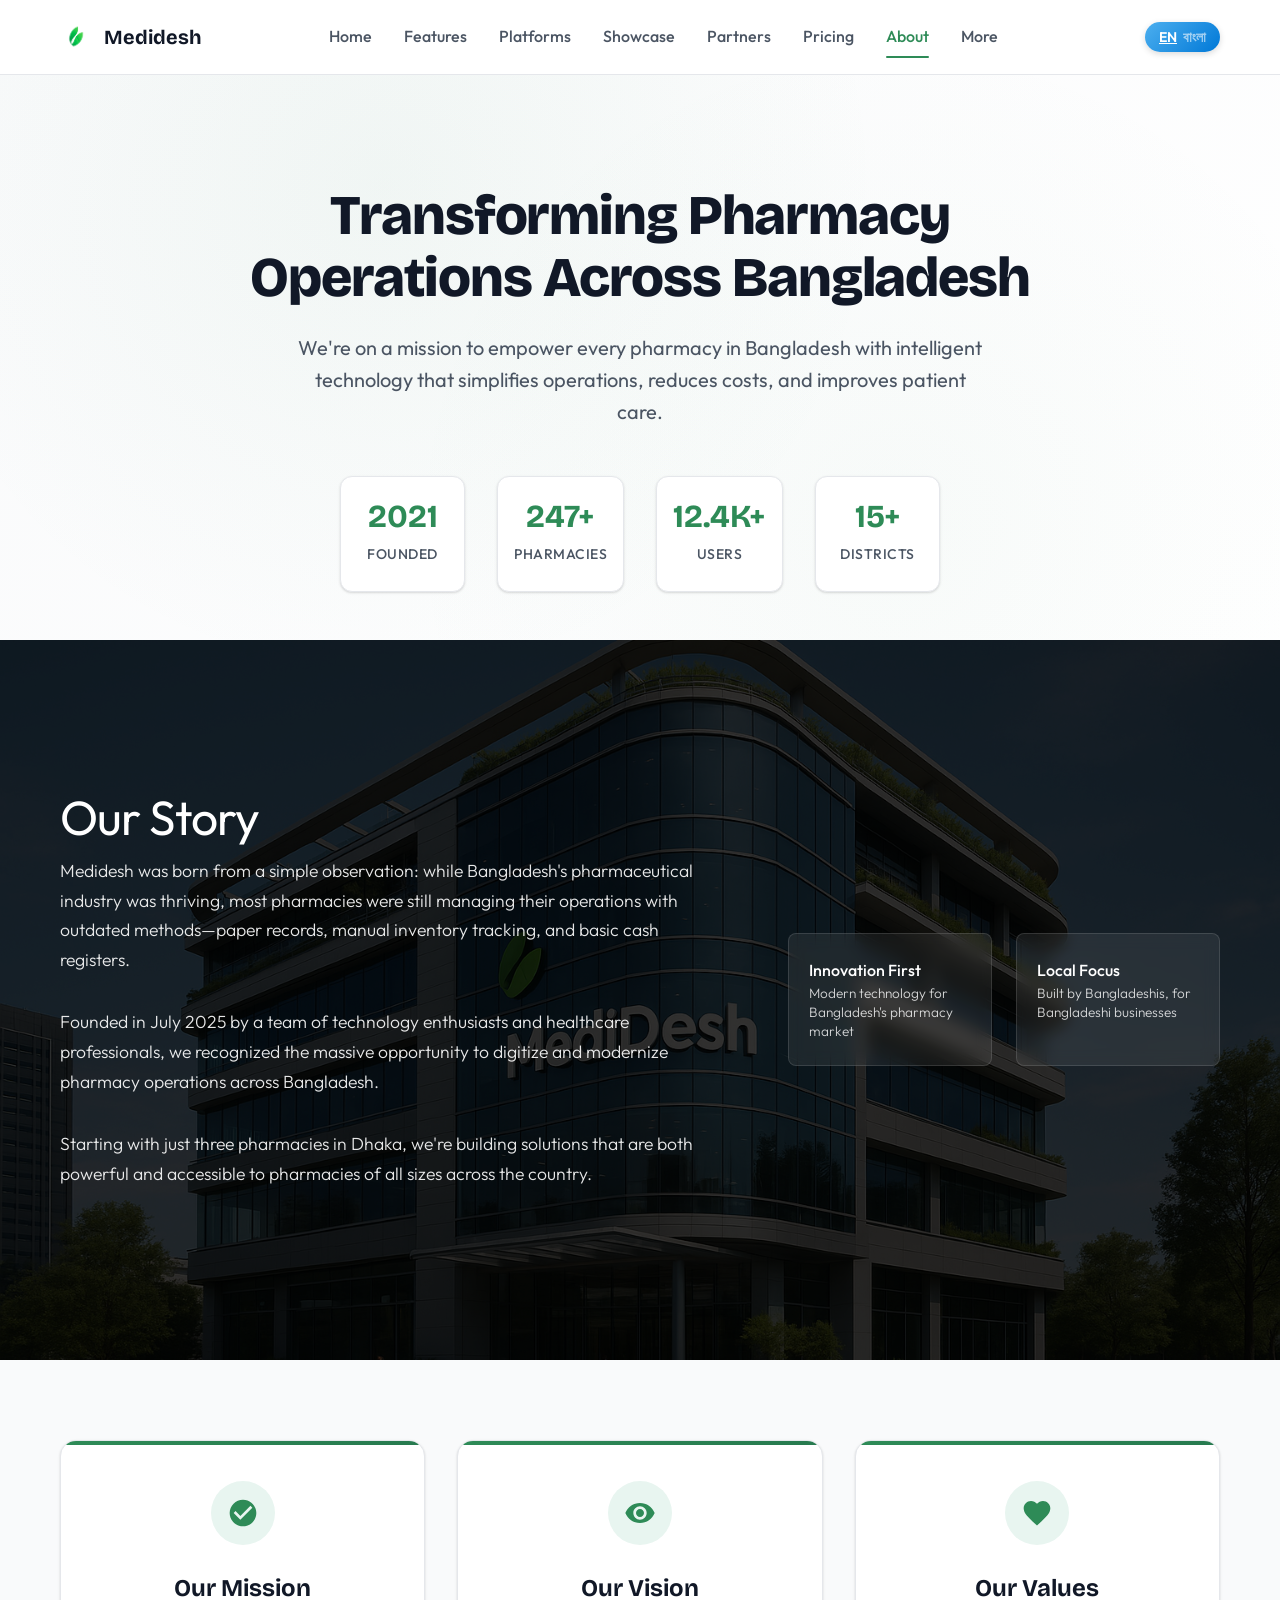
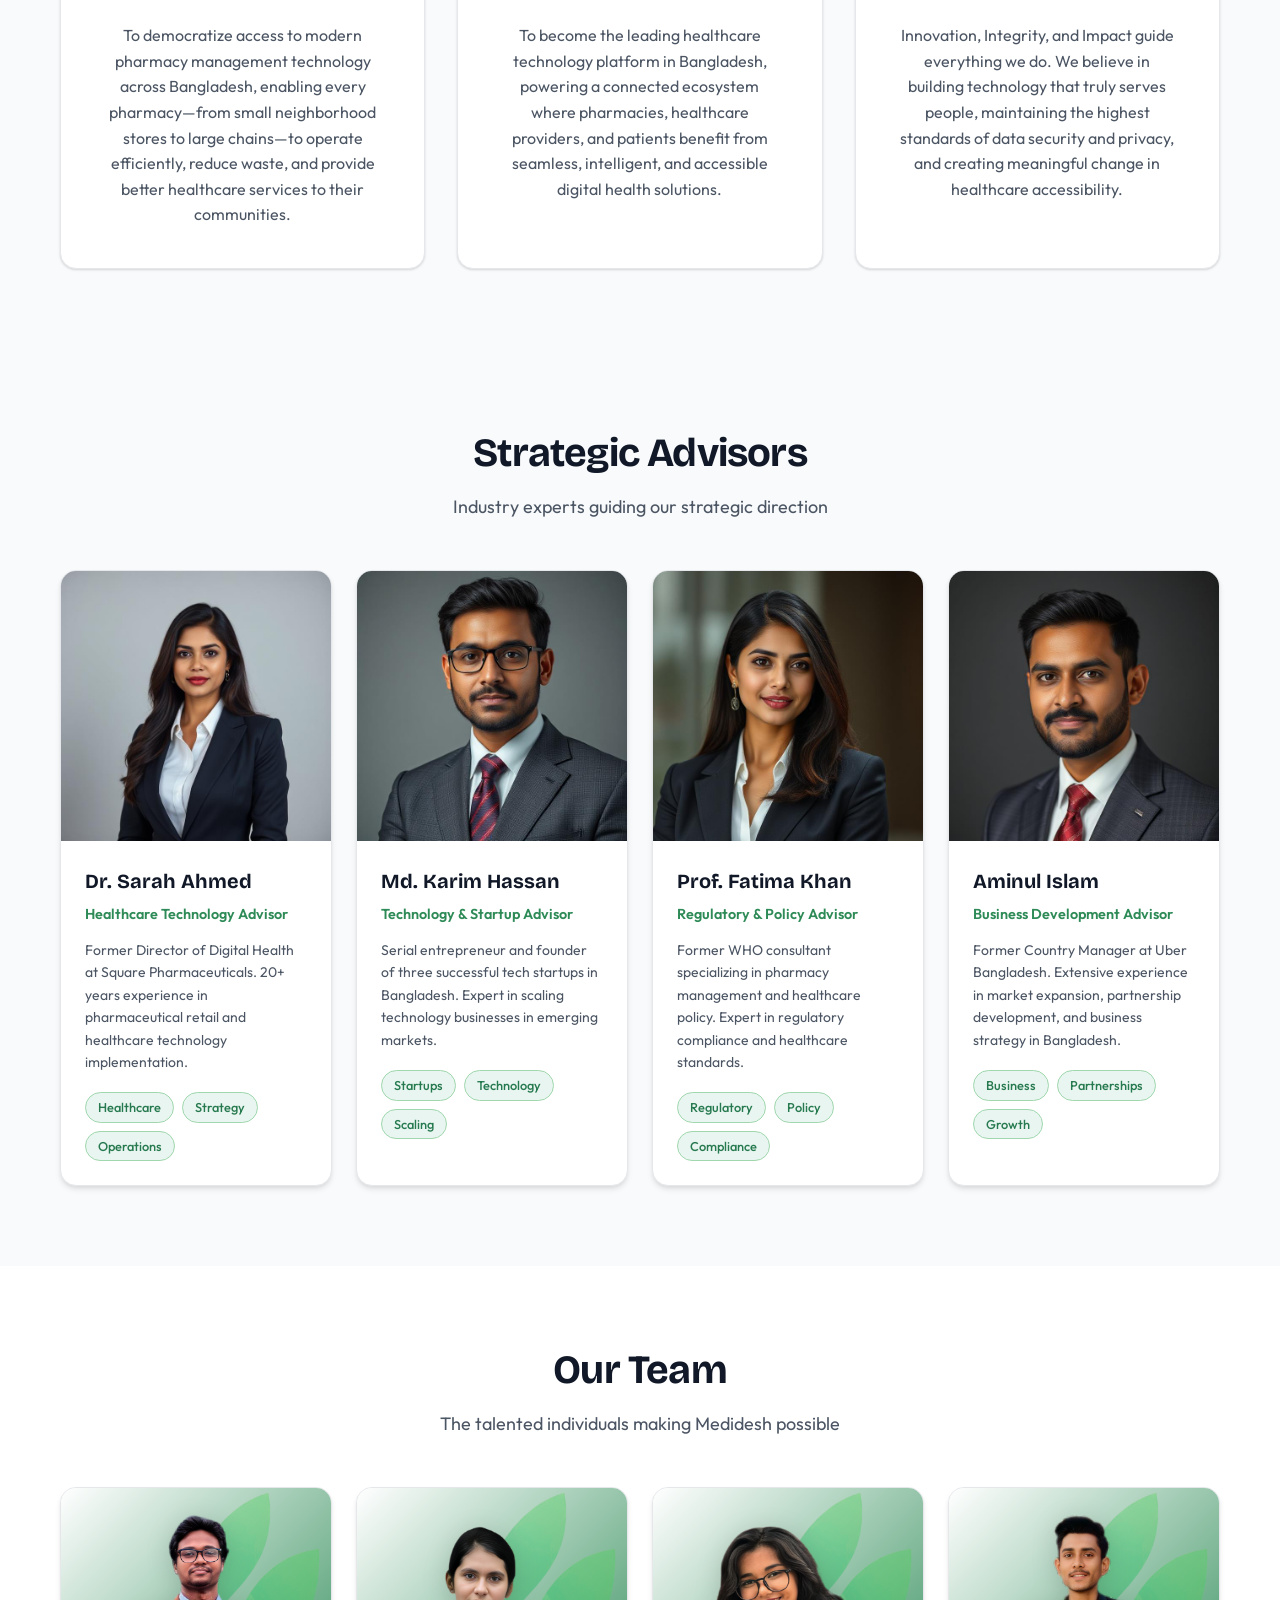
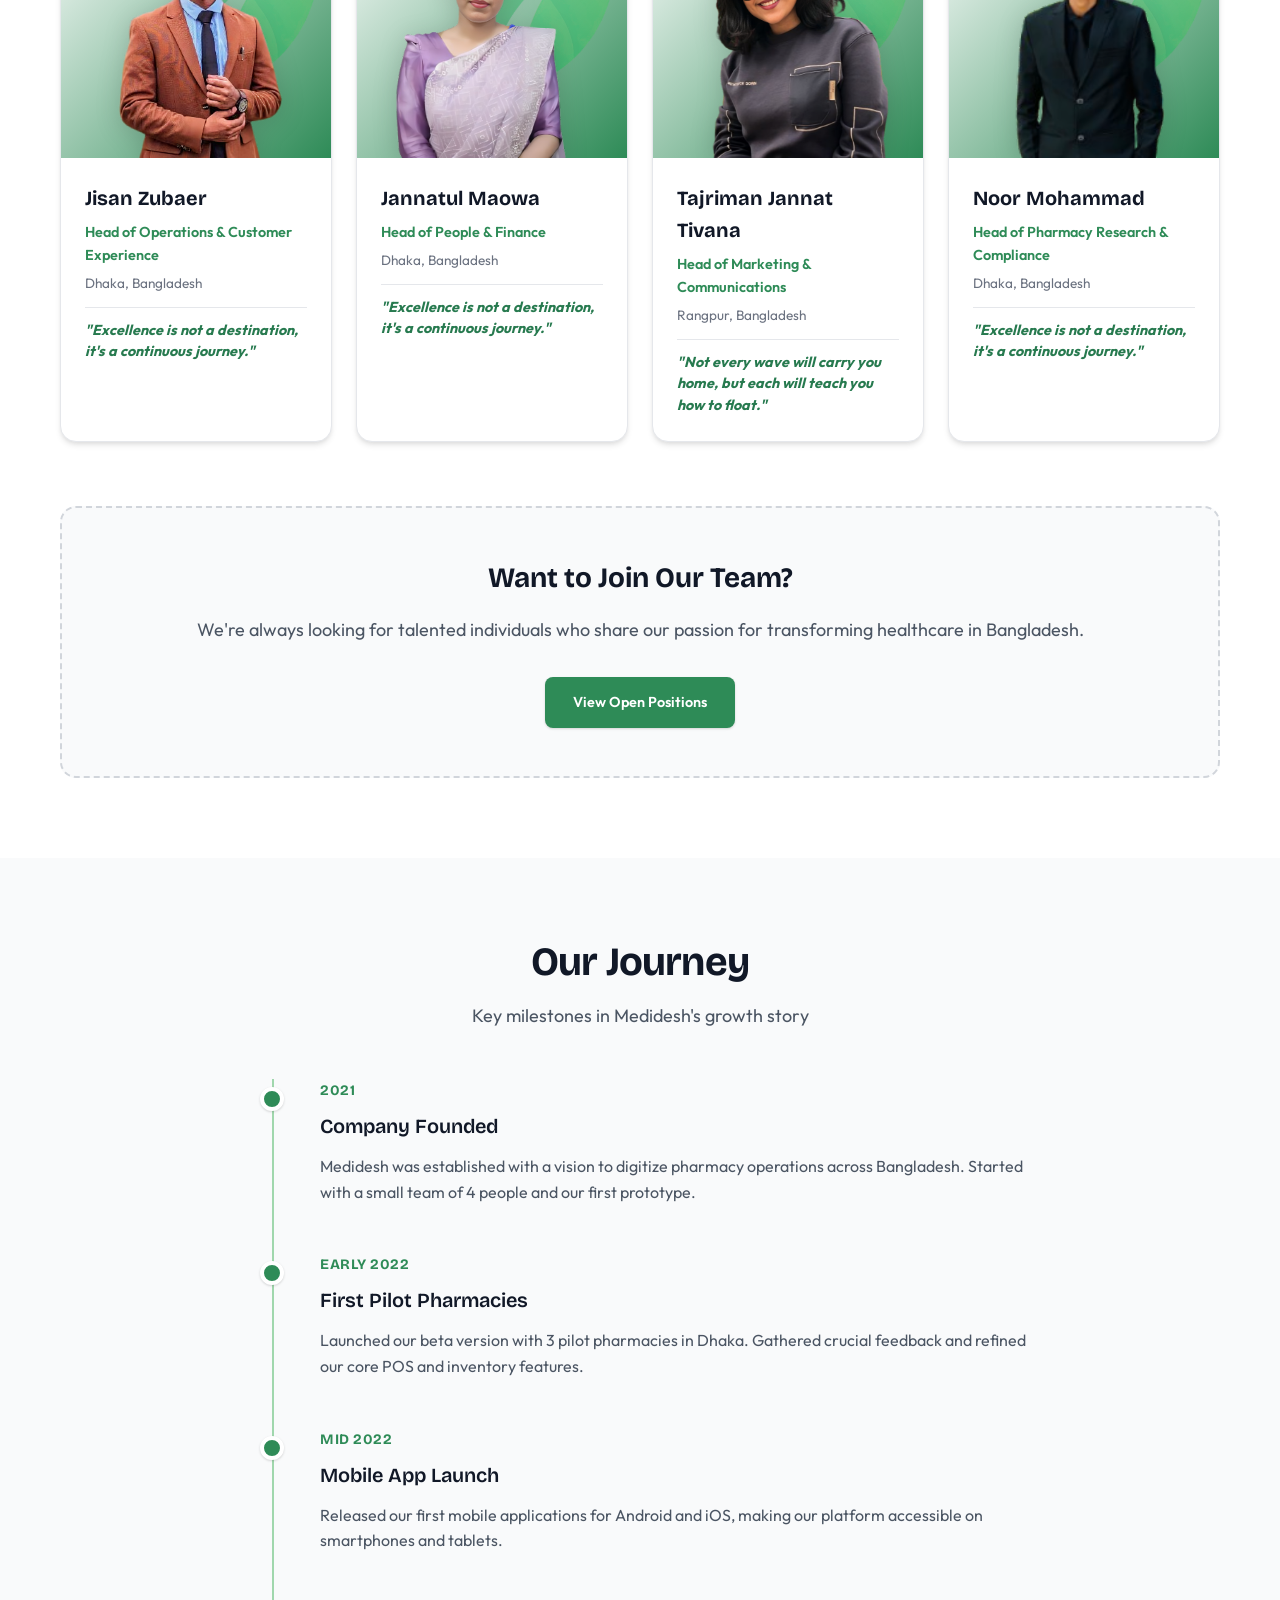
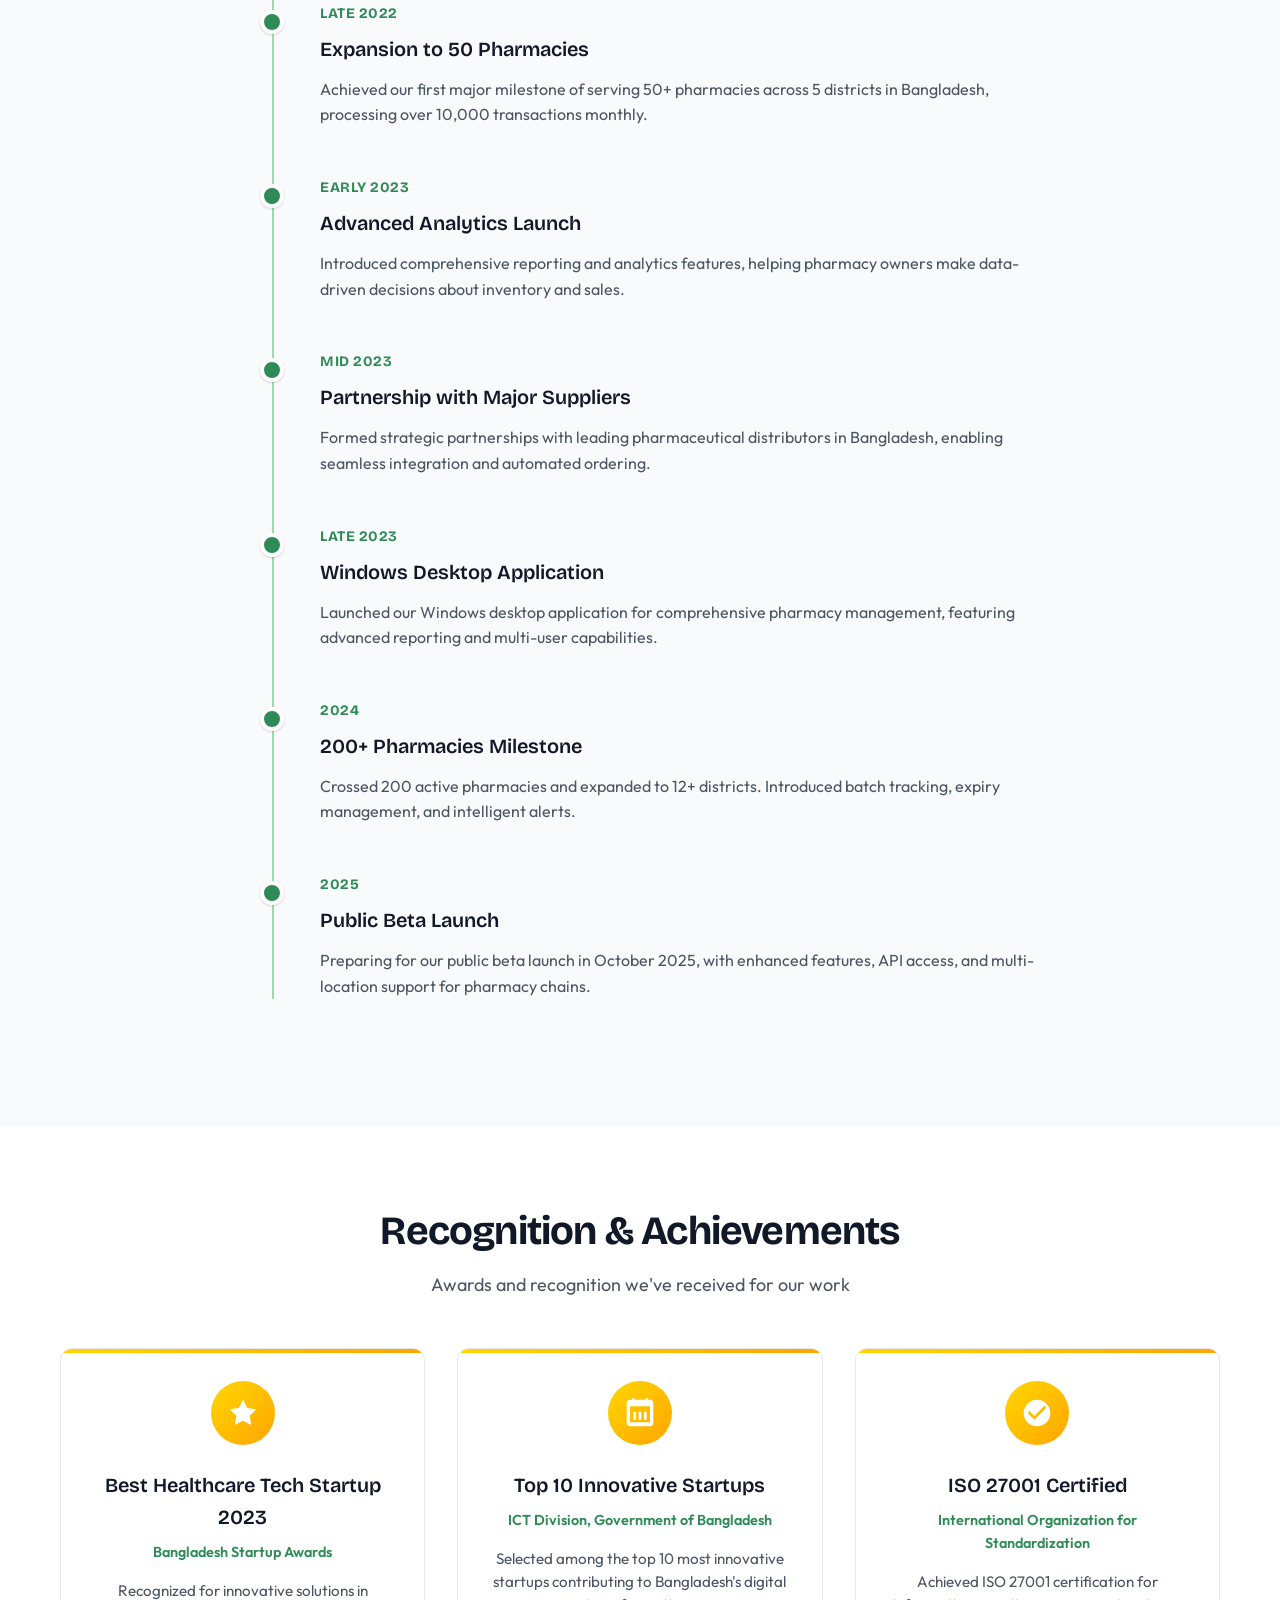
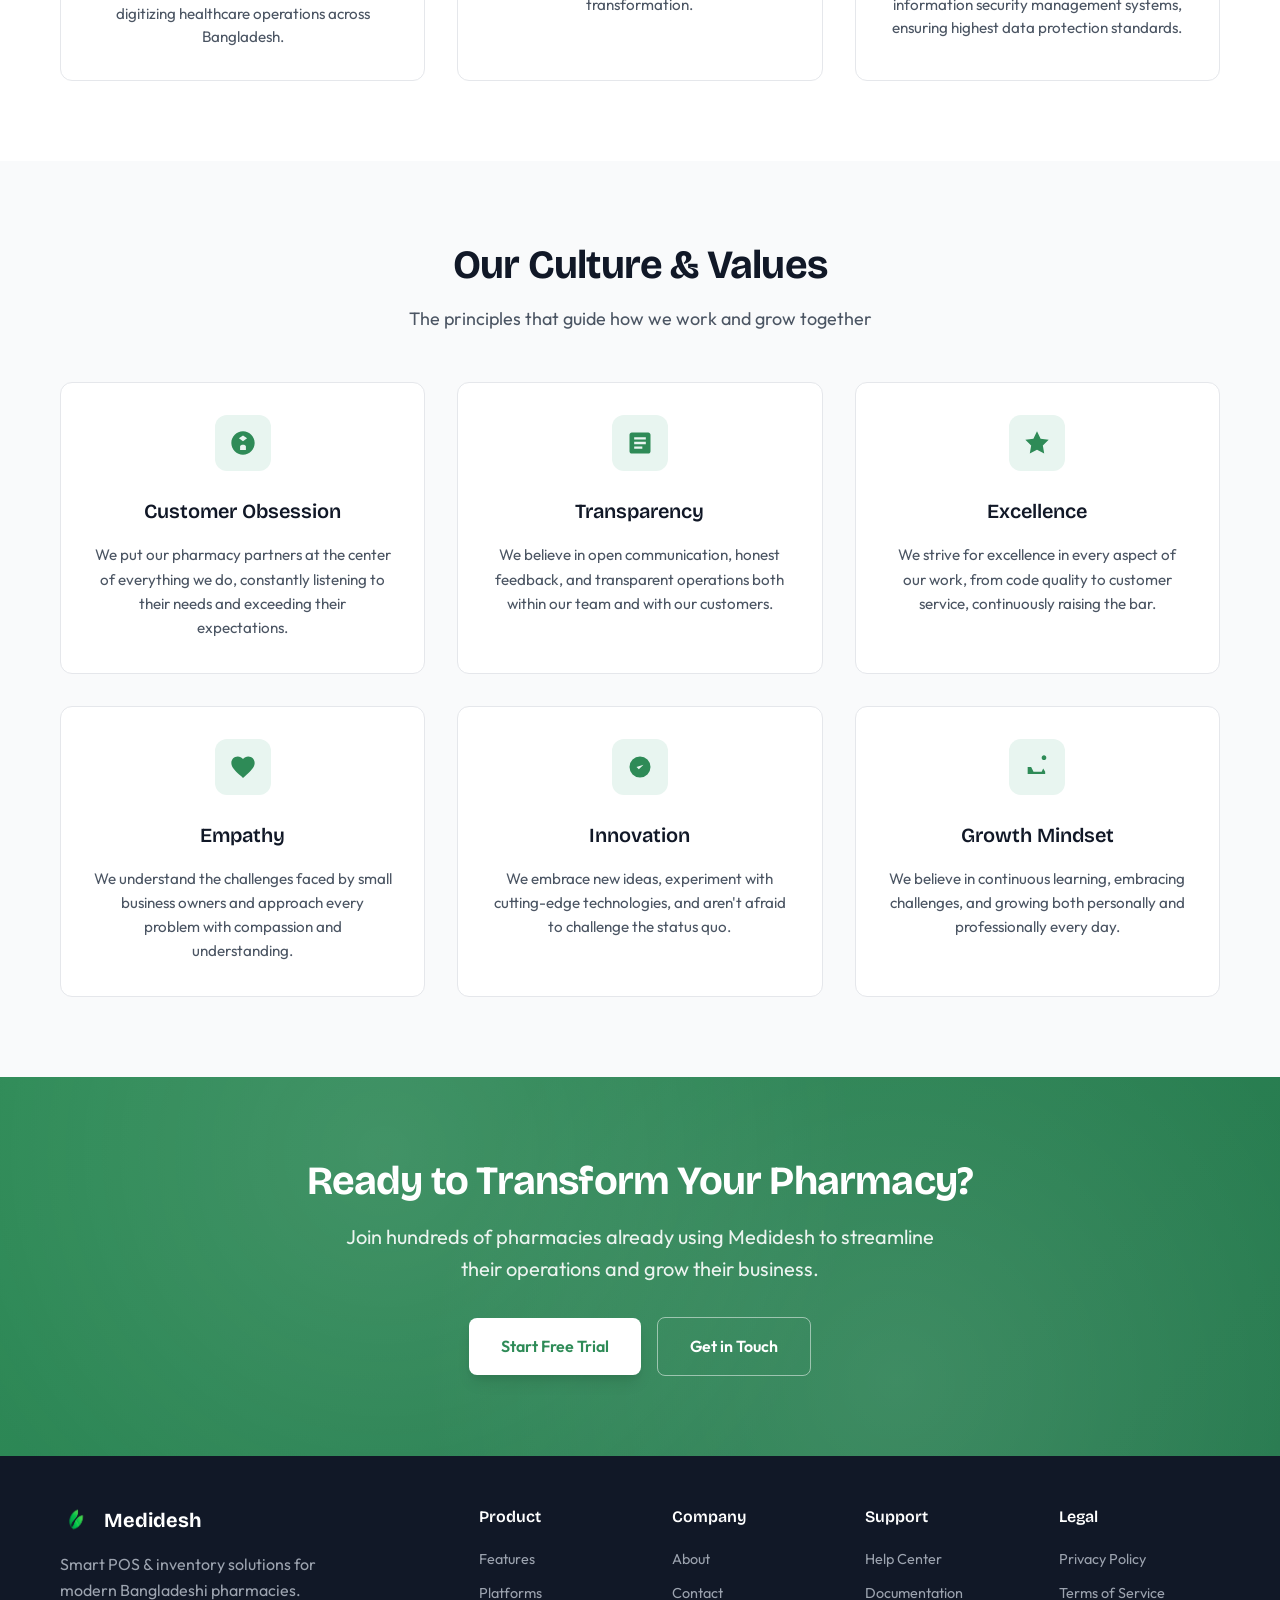
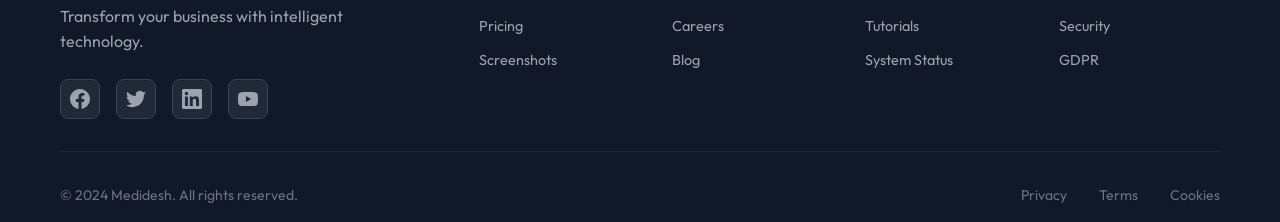
==== commit 816a5778: "Hid leadership section from about" ====
--- a/pages/about.html
+++ b/pages/about.html
@@ -181,8 +181,8 @@
                 </div>
             </div>
         </section>
-
-        <section class="leadership-team">
+<!-- LEADER SECTION-->
+        <!-- <section class="leadership-team">
             <div class="container">
                 <div class="section-header">
                     <h2 class="section-title">Leadership Team</h2>
@@ -249,7 +249,7 @@
                     </div>
 
 
-        </section>
+        </section> -->
 
         <section class="advisors-section">
             <div class="container">
--- a/css/site.css
+++ b/css/site.css
@@ -385,17 +385,6 @@
   cursor: pointer;
   color: var(--gray-600);
   transition: var(--transition);
-}
-.menu-toggle.active span:nth-child(1) {
-  transform: rotate(45deg) translate(5px, 5px);
-}
-
-.menu-toggle.active span:nth-child(2) {
-  opacity: 0;
-}
-
-.menu-toggle.active span:nth-child(3) {
-  transform: rotate(-45deg) translate(7px, -6px);
 }
 
 .theme-toggle:hover,
@@ -2070,7 +2059,7 @@
         transition: max-height 0.3s ease, opacity 0.3s ease;
         display: block !important;
     }
-
+/**
     /* Show dropdown content when active */
     .dropdown.show .dropdown-content {
         max-height: 500px;
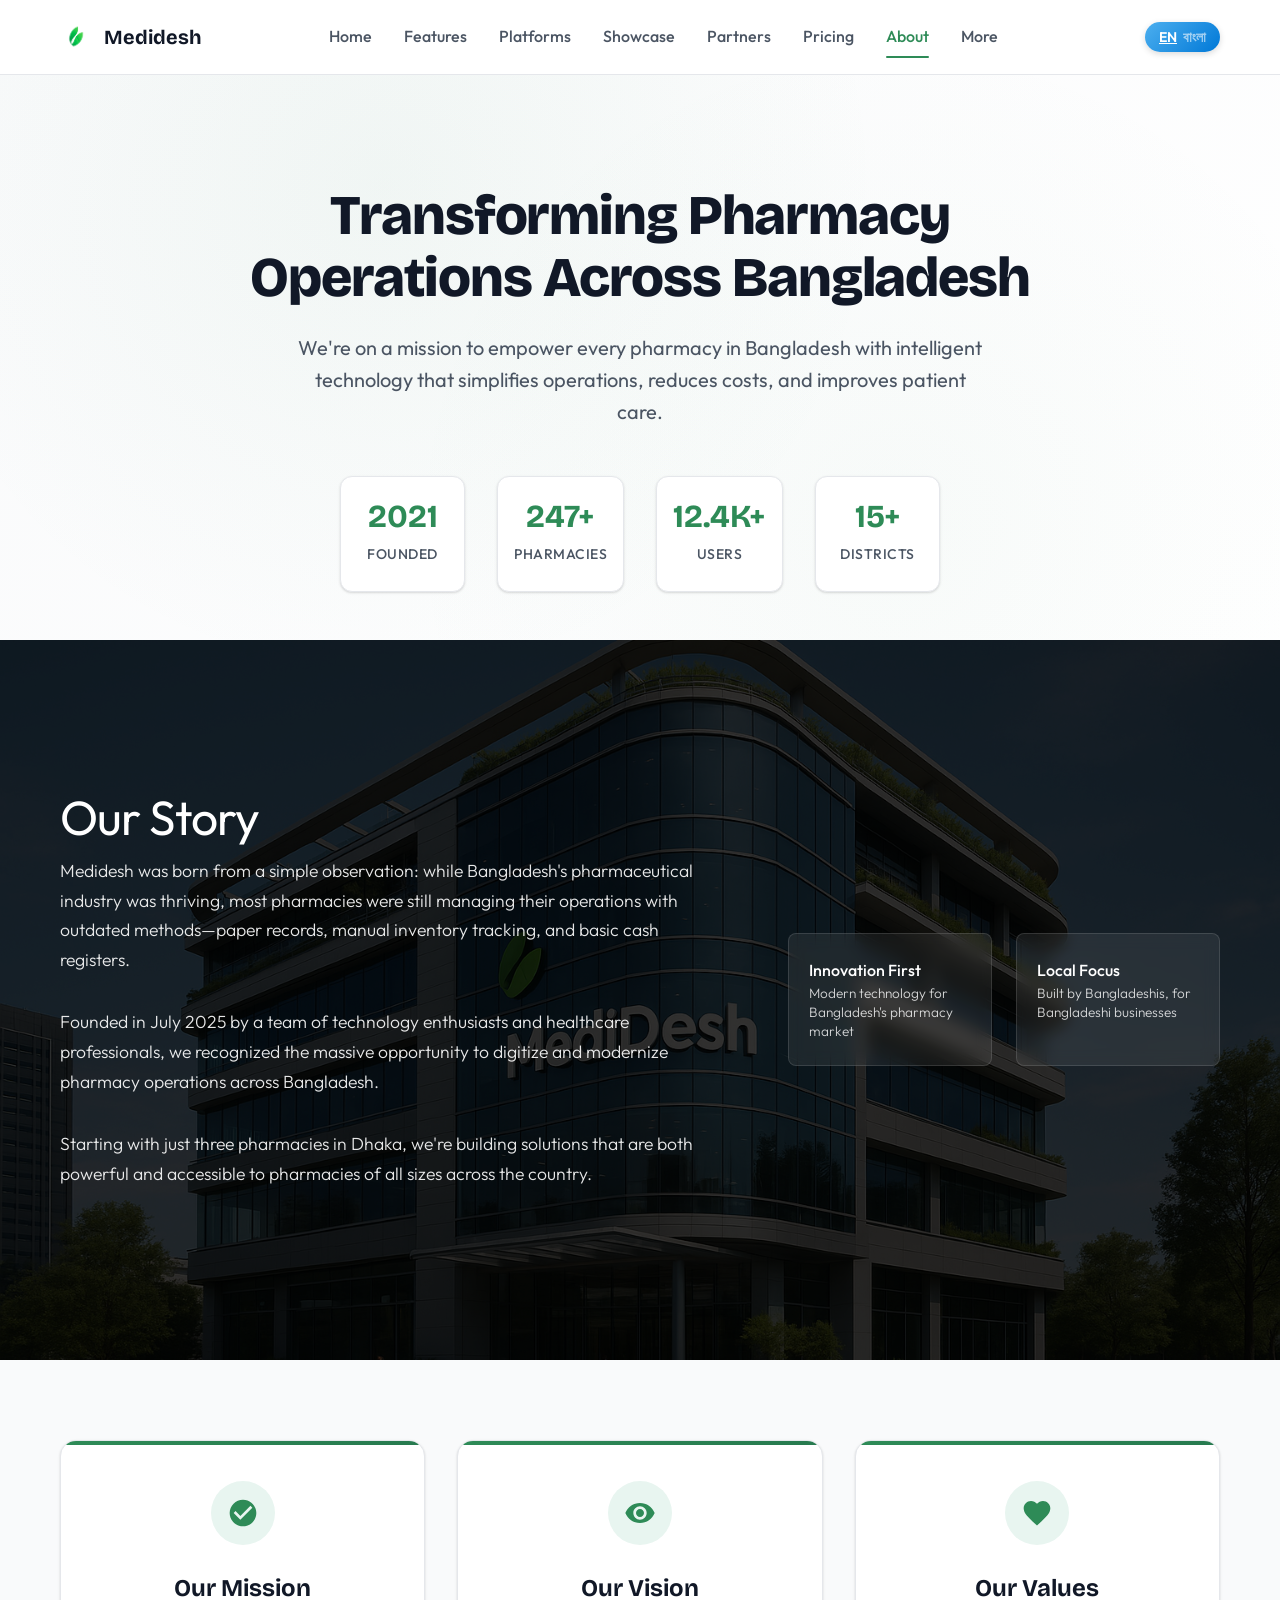
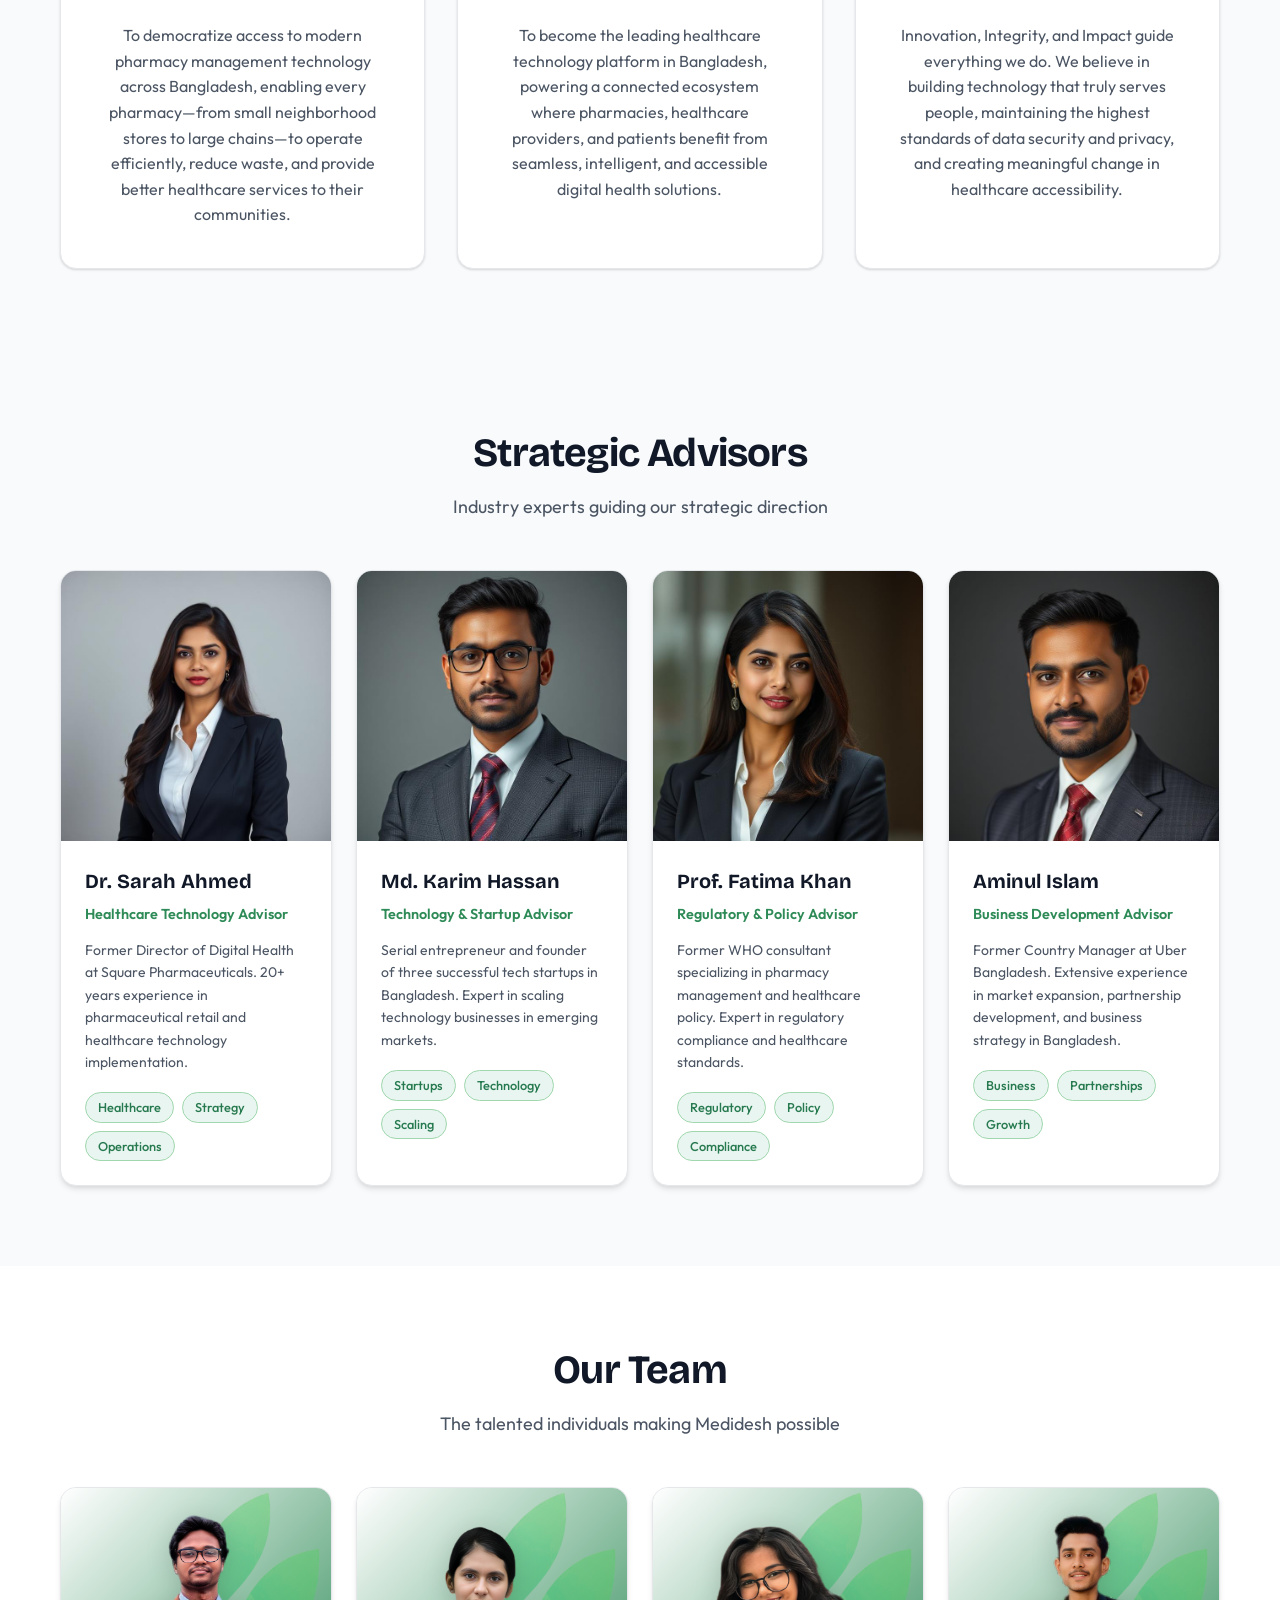
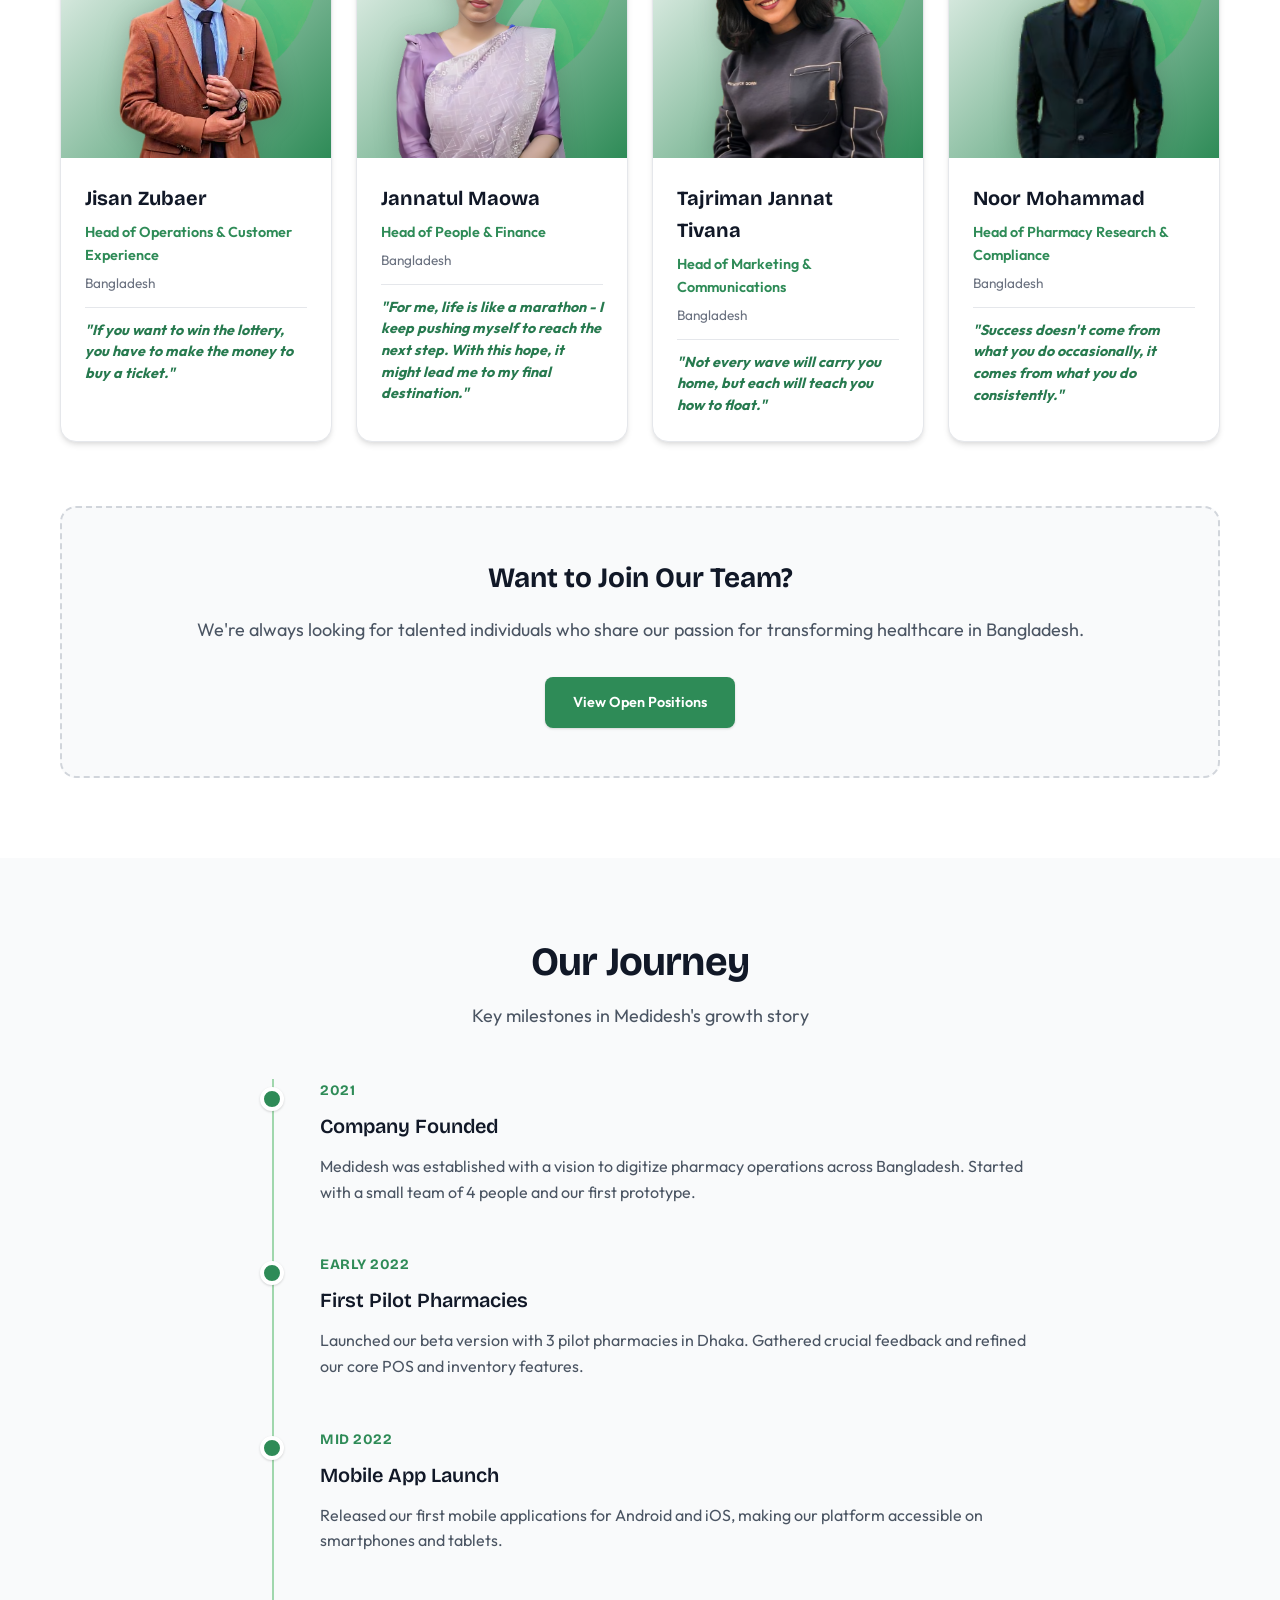
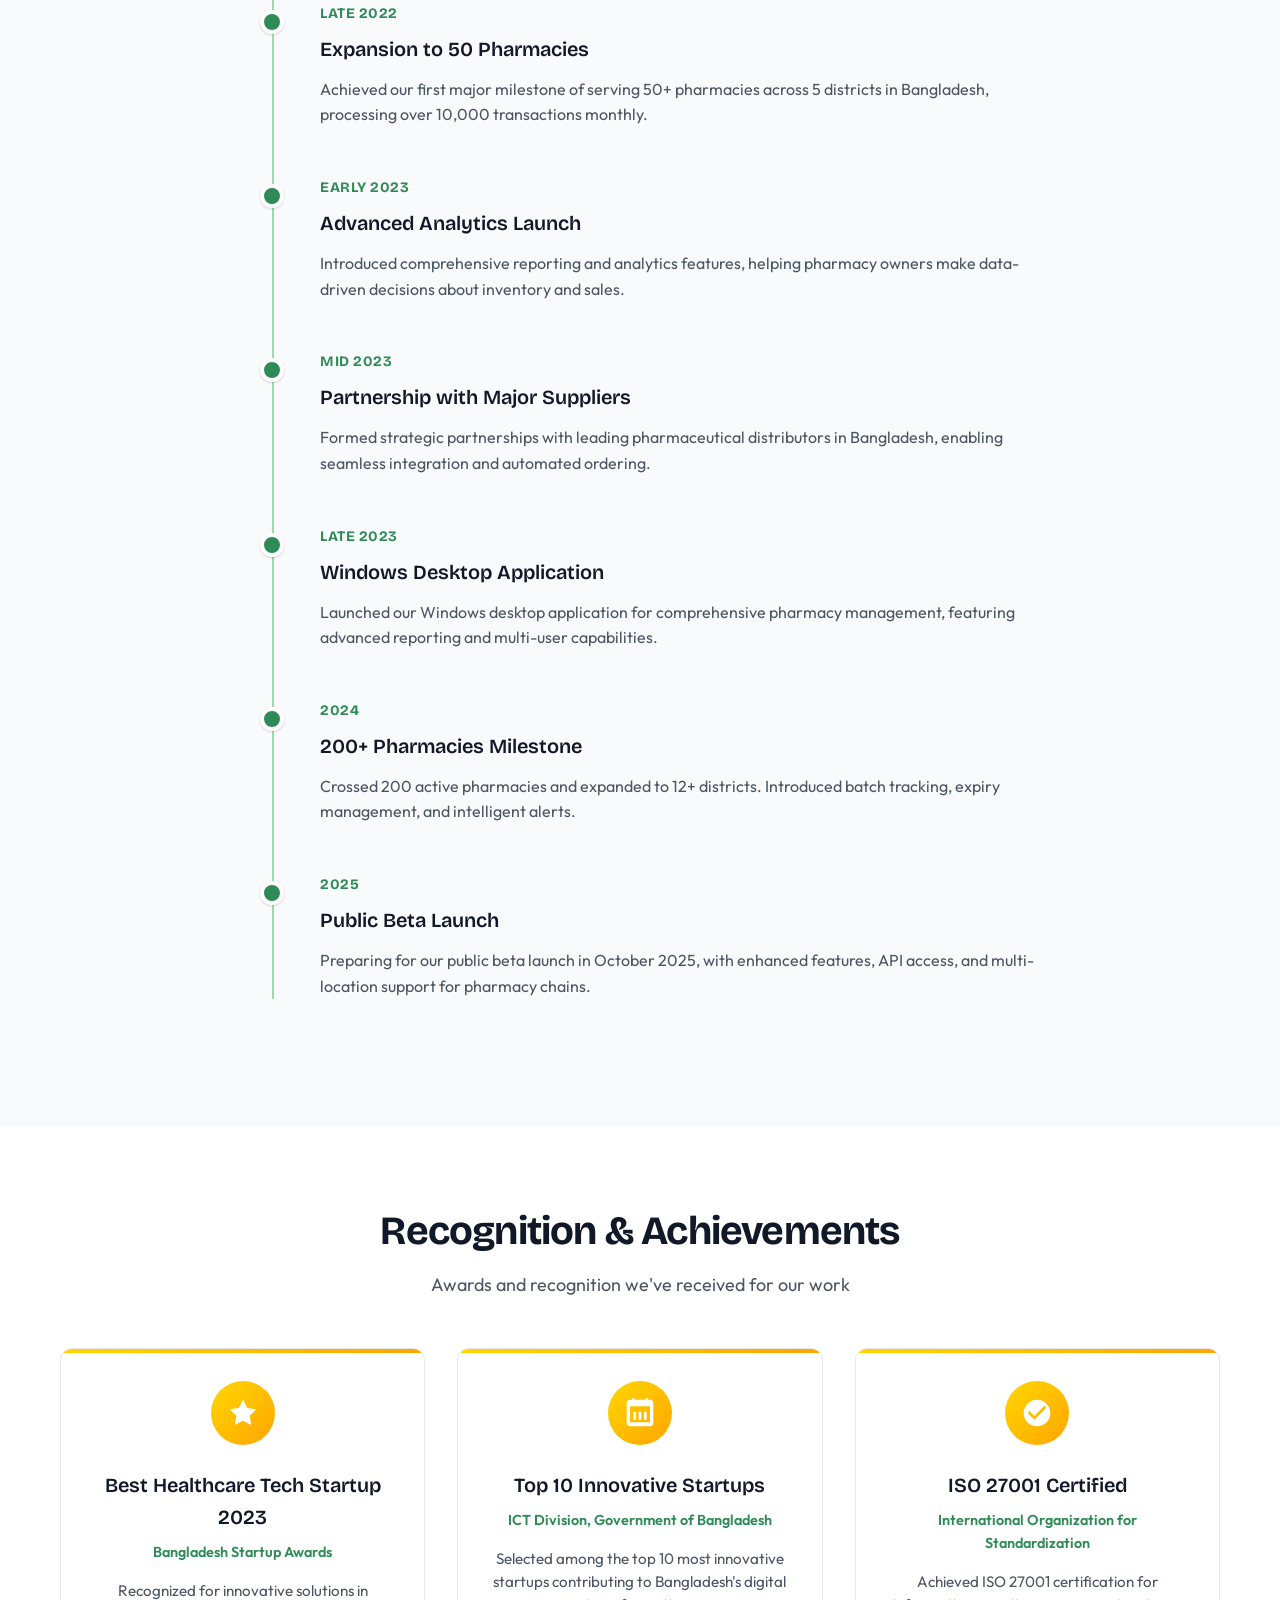
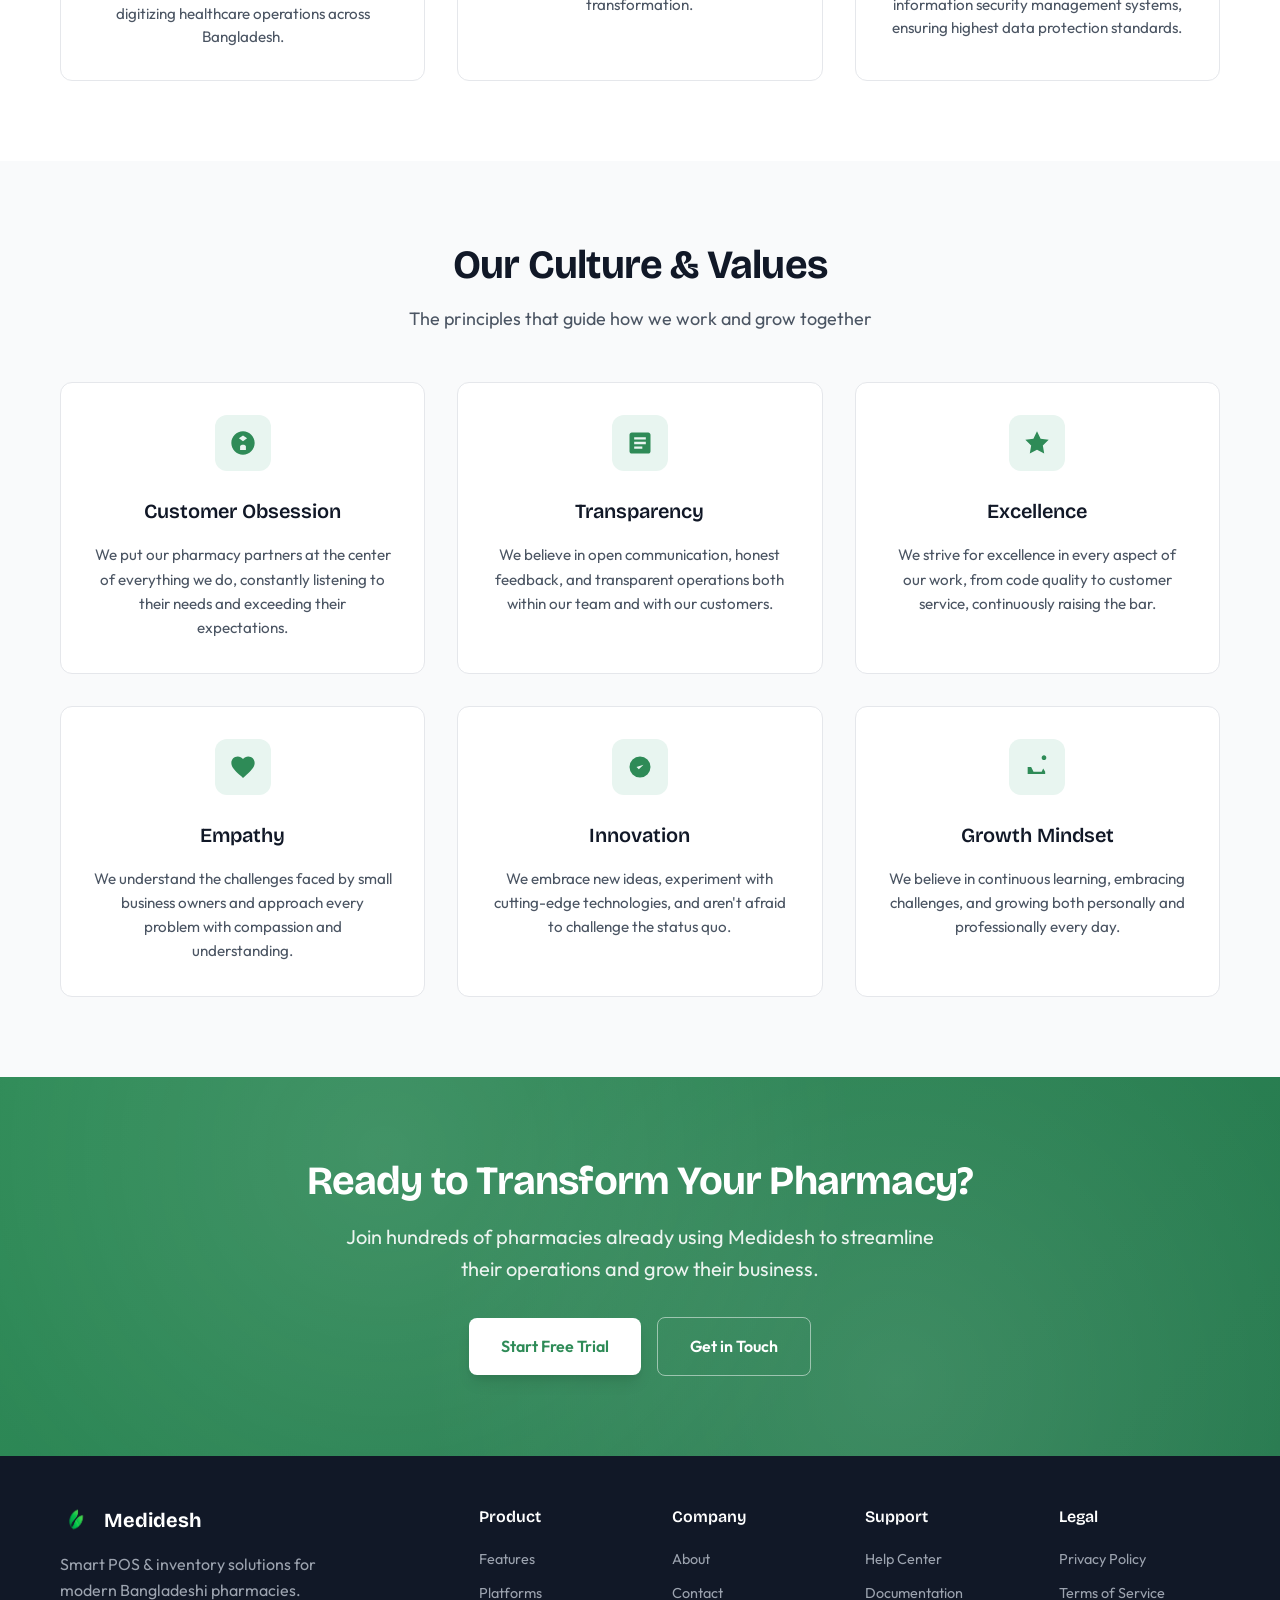
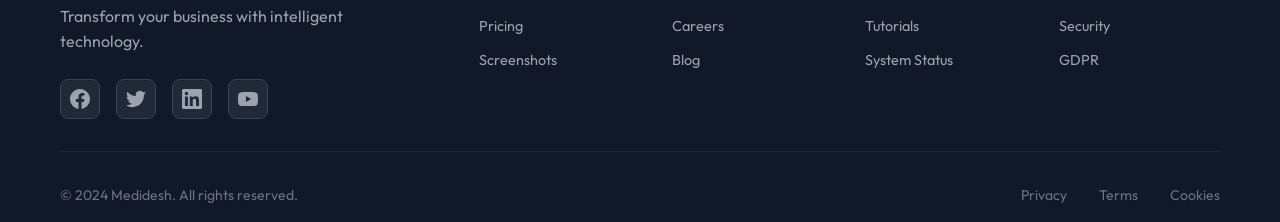
==== commit 2c2b7861: "Added quotes for members on about page" ====
--- a/pages/about.html
+++ b/pages/about.html
@@ -345,8 +345,8 @@
                         <div class="member-info">
                             <h4 class="member-name">Jisan Zubaer</h4>
                             <p class="member-role">Head of Operations & Customer Experience </p>
-                            <p class="member-location">Dhaka, Bangladesh</p>
-                            <p class="member-quote">"Excellence is not a destination, it's a continuous journey."</p>
+                            <p class="member-location">Bangladesh</p>
+                            <p class="member-quote">"If you want to win the lottery, you have to make the money to buy a ticket."</p>
                         </div>
                     </div>
 
@@ -357,8 +357,8 @@
                         <div class="member-info">
                             <h4 class="member-name">Jannatul Maowa</h4>
                             <p class="member-role">Head of People & Finance </p> 
-                            <p class="member-location">Dhaka, Bangladesh</p> 
-                            <p class="member-quote">"Excellence is not a destination, it's a continuous journey."</p>
+                            <p class="member-location">Bangladesh</p> 
+                            <p class="member-quote">"For me, life is like a marathon - I keep pushing myself to reach the next step. With this hope, it might lead me to my final destination."</p>
                         </div>
                     </div>
 
@@ -369,7 +369,7 @@
                         <div class="member-info">
                             <h4 class="member-name">Tajriman Jannat Tivana</h4>
                             <p class="member-role">Head of Marketing & Communications </p>
-                            <p class="member-location">Rangpur, Bangladesh</p>
+                            <p class="member-location">Bangladesh</p>
                             <p class="member-quote">"Not every wave will carry you home, but each will teach you how to float."</p>
                         </div>
                     </div>
@@ -381,8 +381,8 @@
                         <div class="member-info">
                             <h4 class="member-name">Noor Mohammad</h4>
                             <p class="member-role">Head of Pharmacy Research & Compliance </p>
-                            <p class="member-location">Dhaka, Bangladesh</p>
-                            <p class="member-quote">"Excellence is not a destination, it's a continuous journey."</p>
+                            <p class="member-location">Bangladesh</p>
+                            <p class="member-quote">"Success doesn't come from what you do occasionally, it comes from what you do consistently."</p>
                         </div>
                     </div>
 
